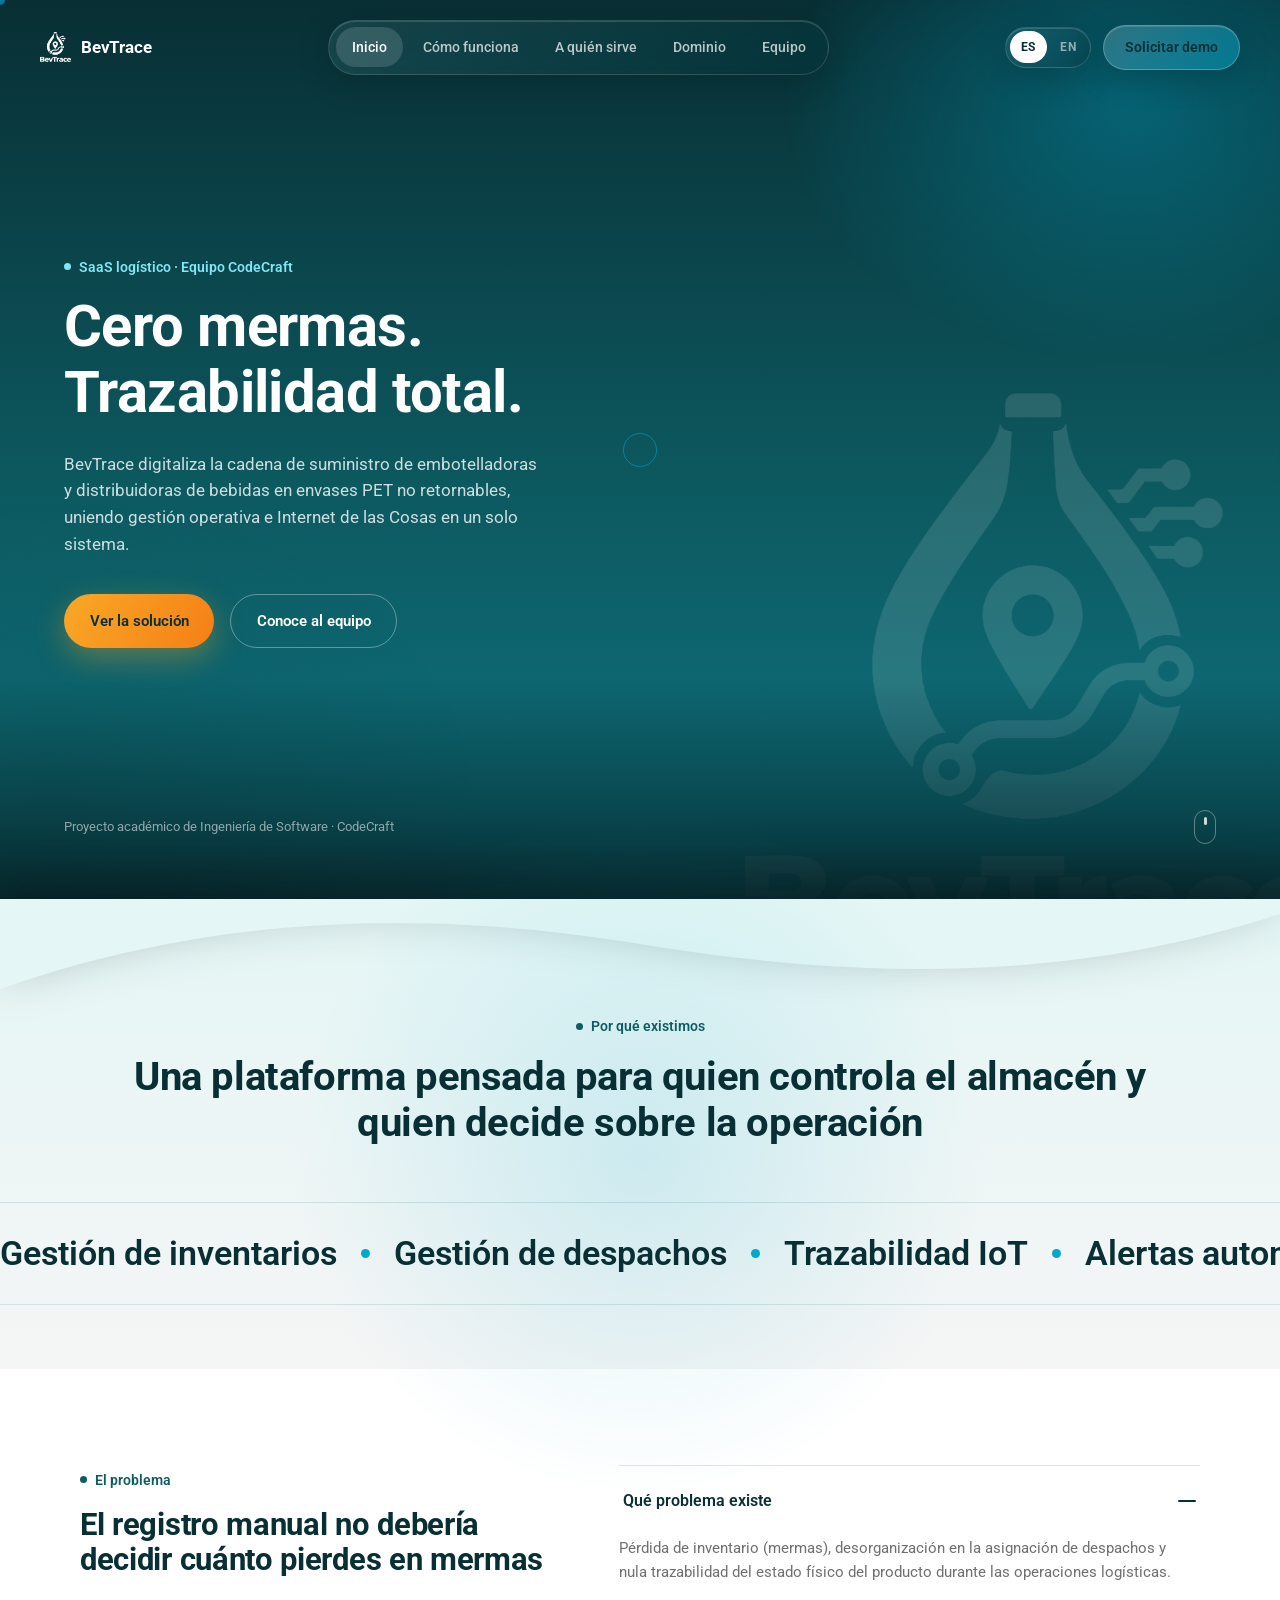
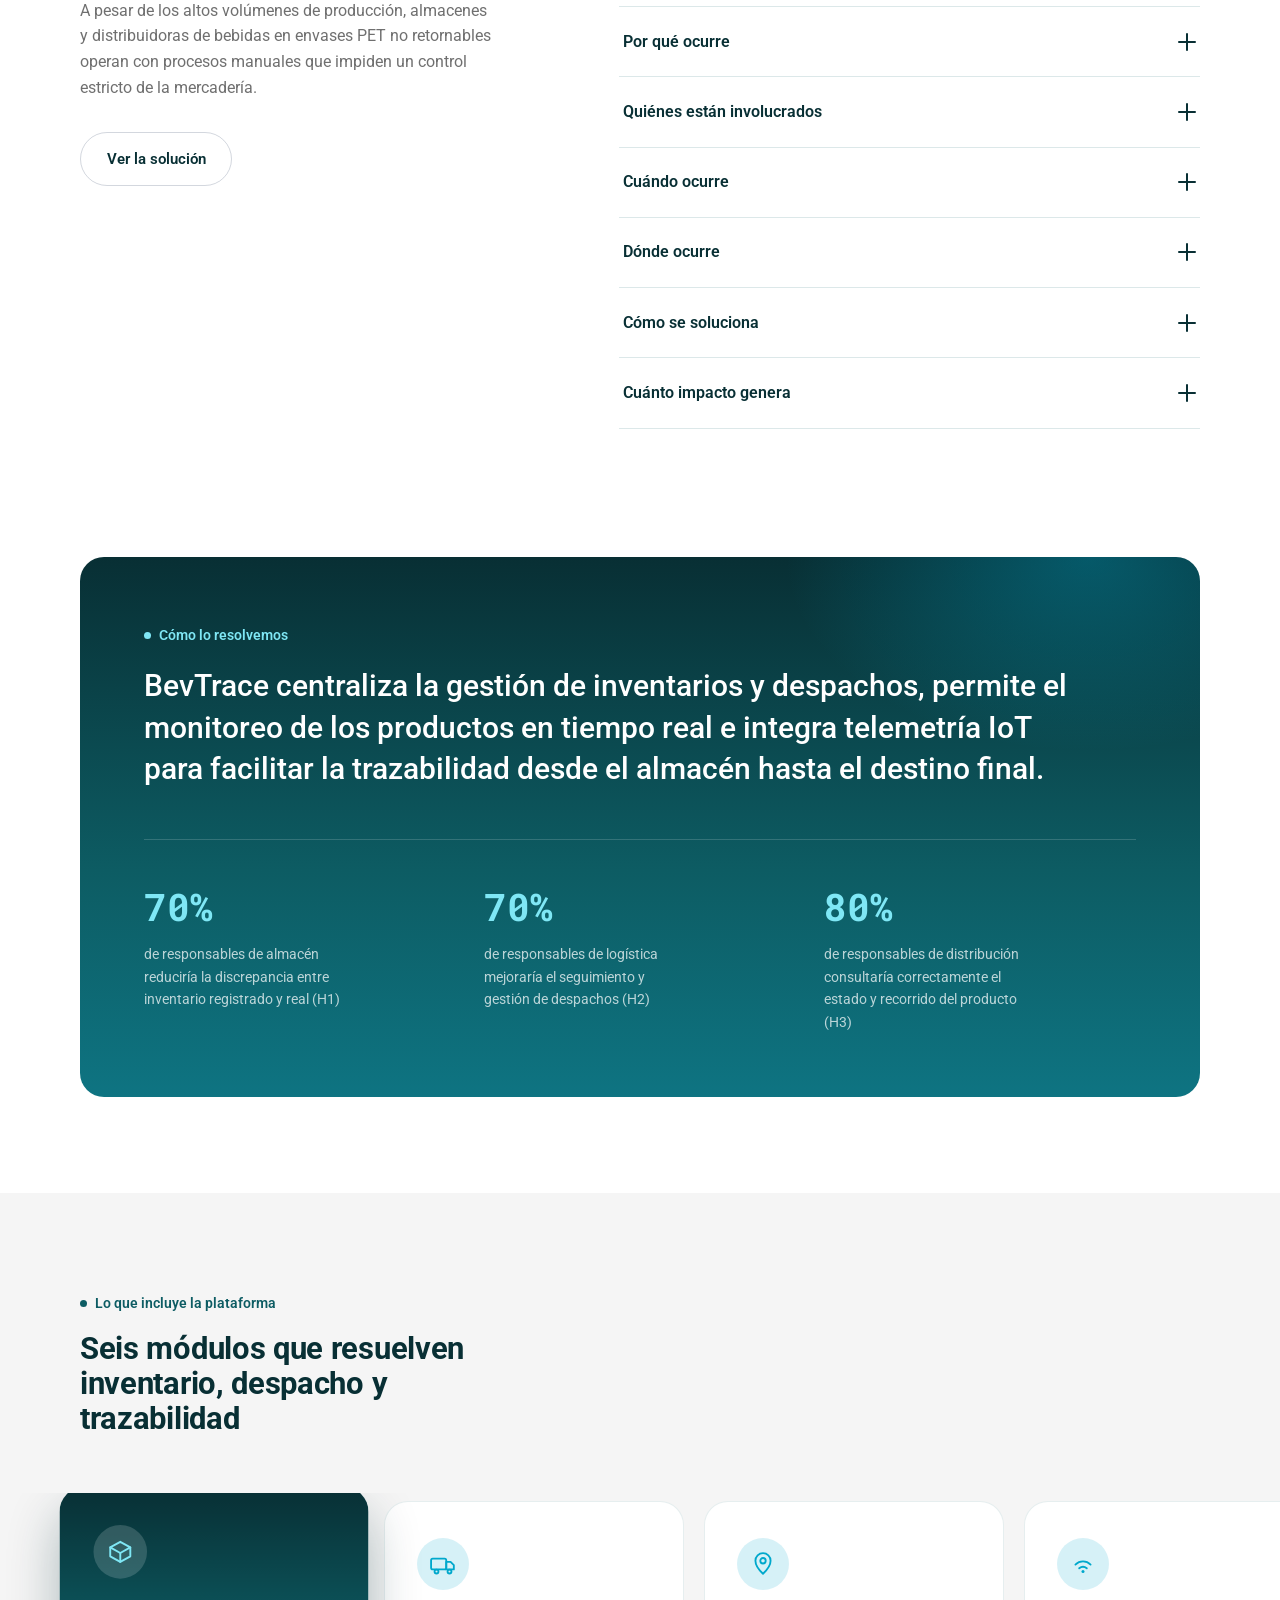
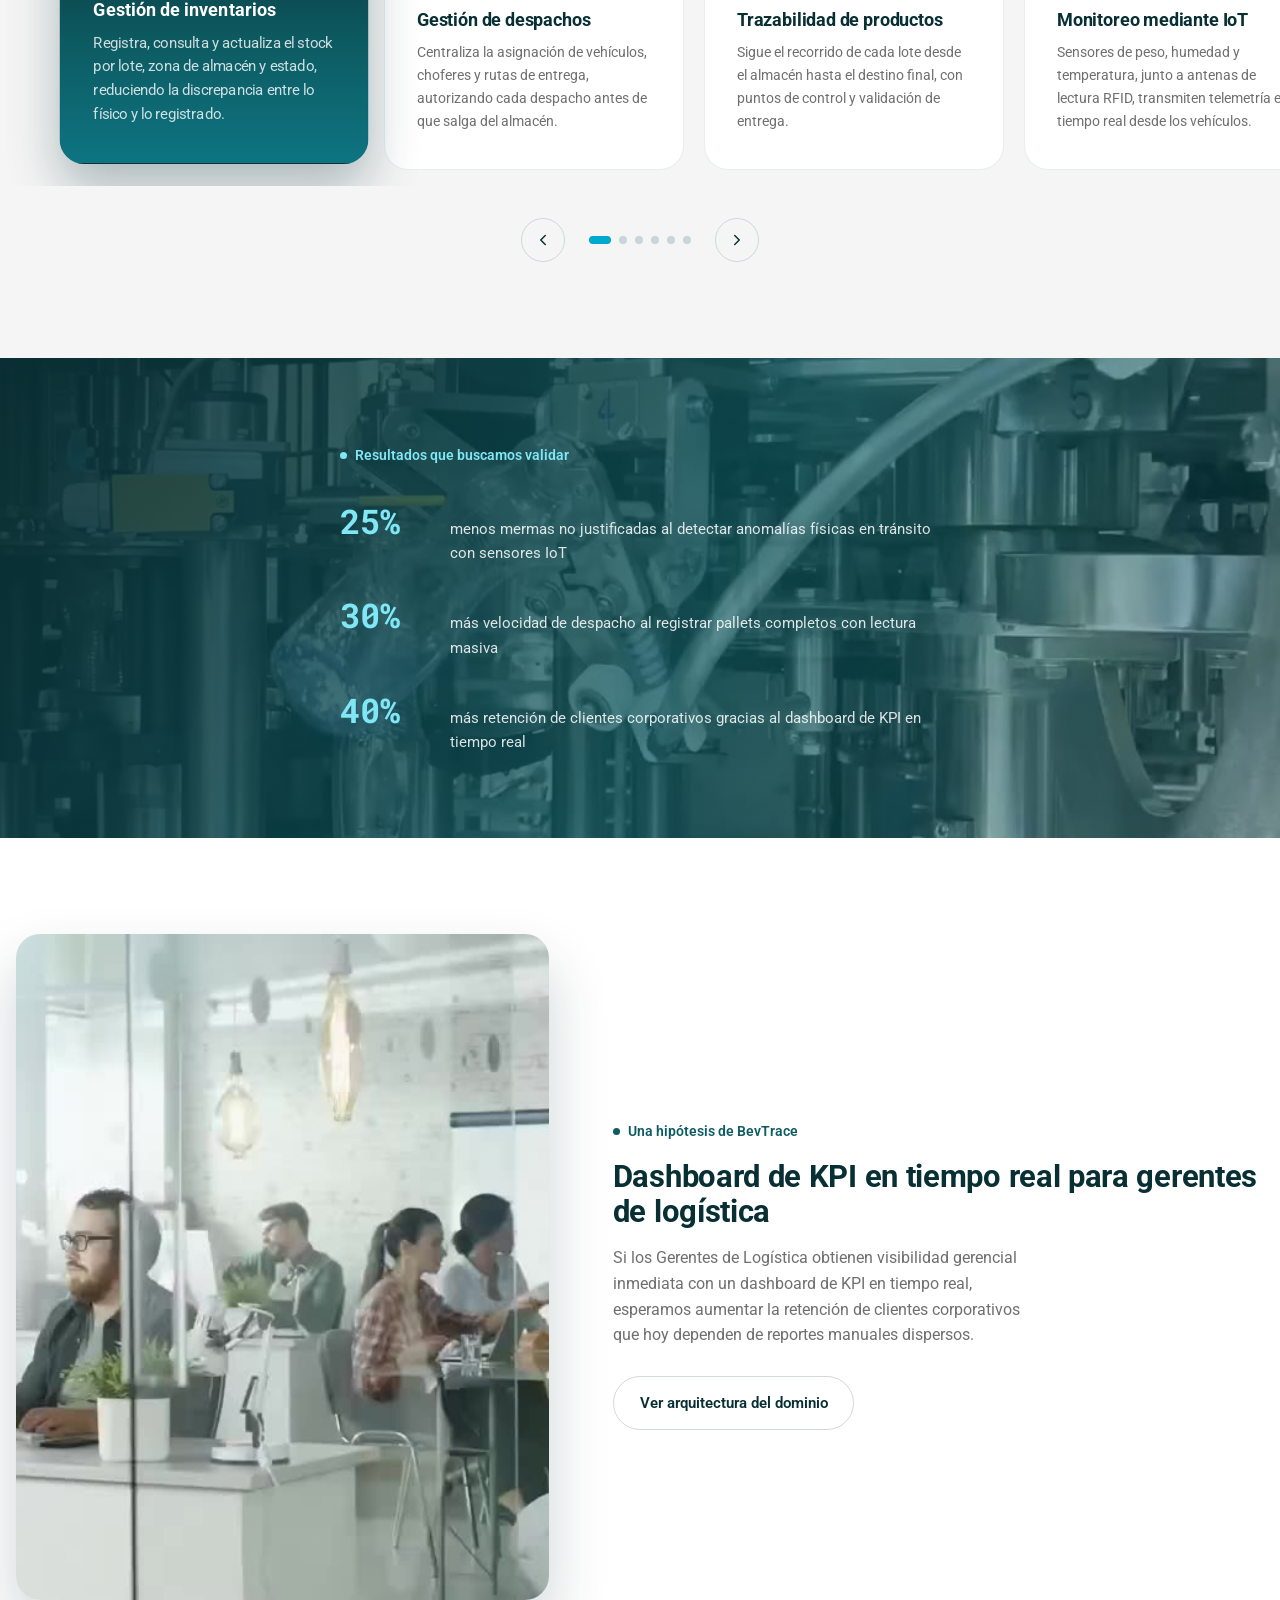
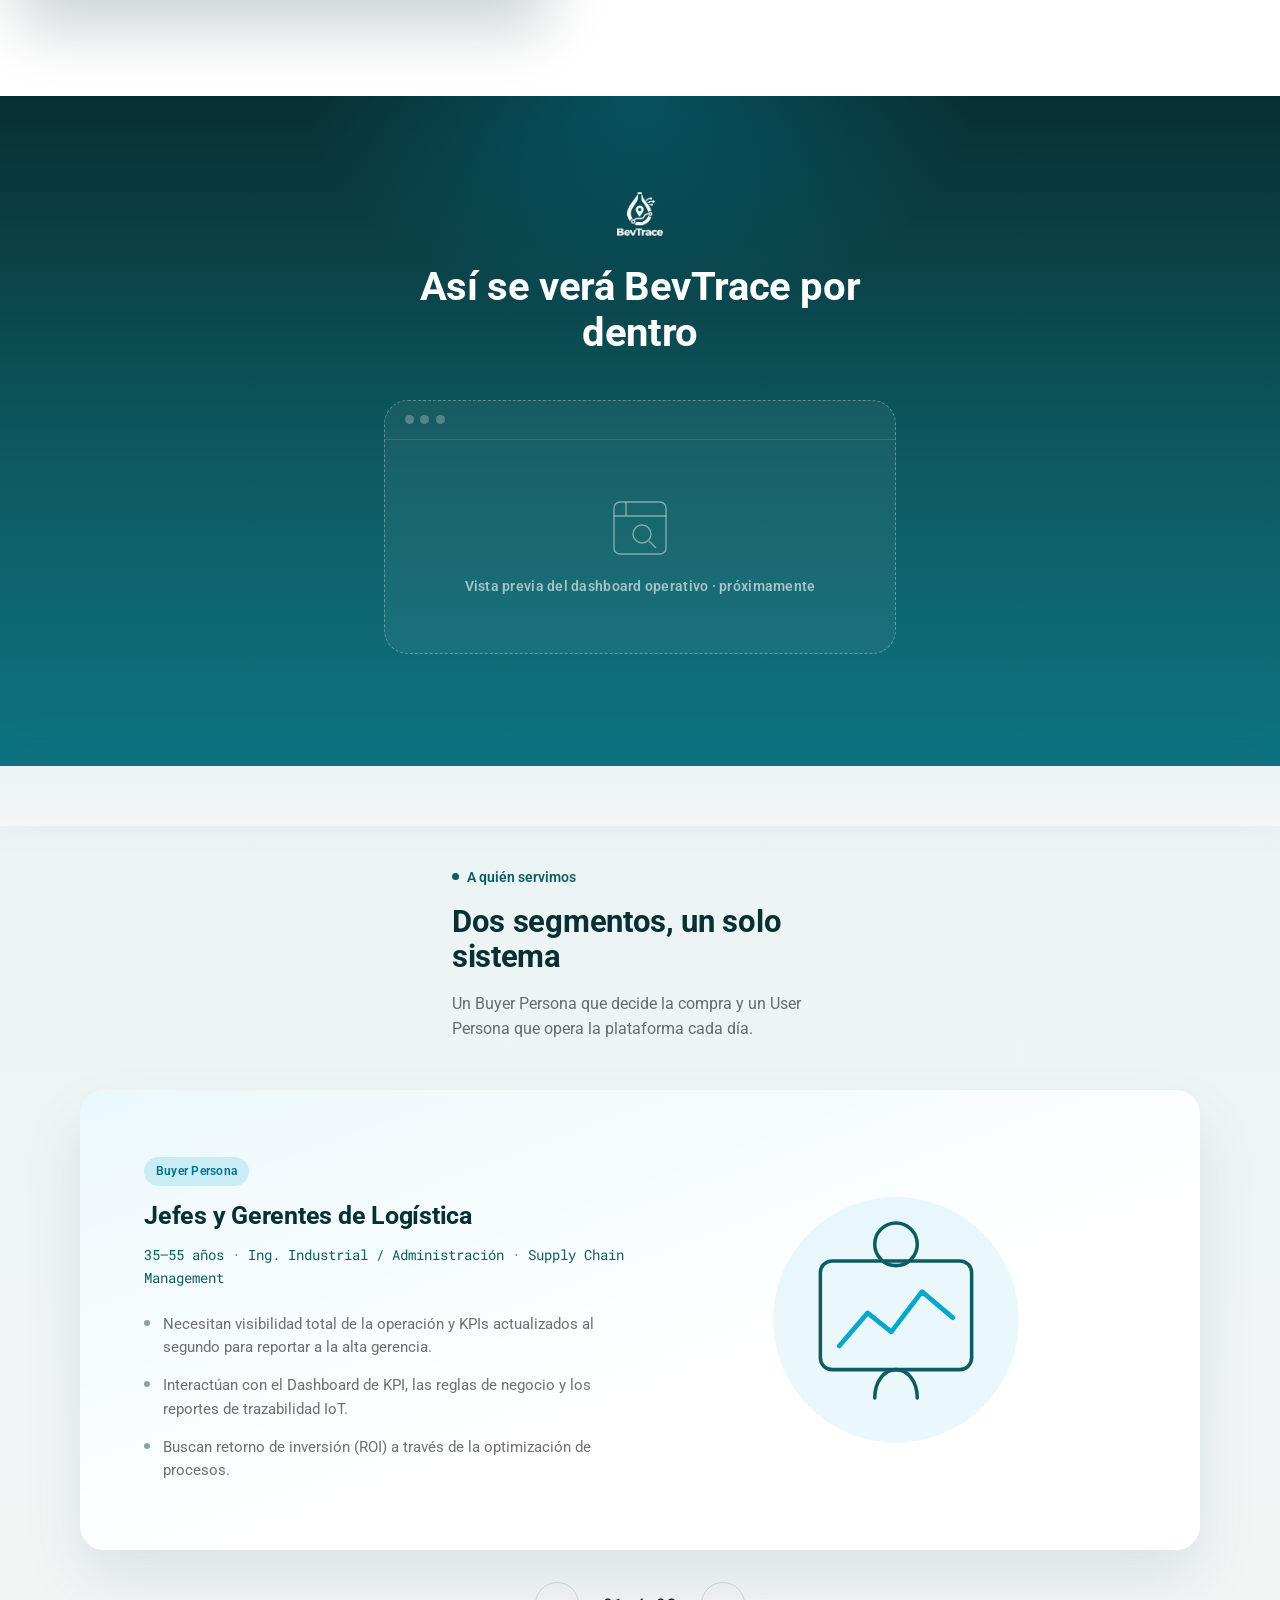
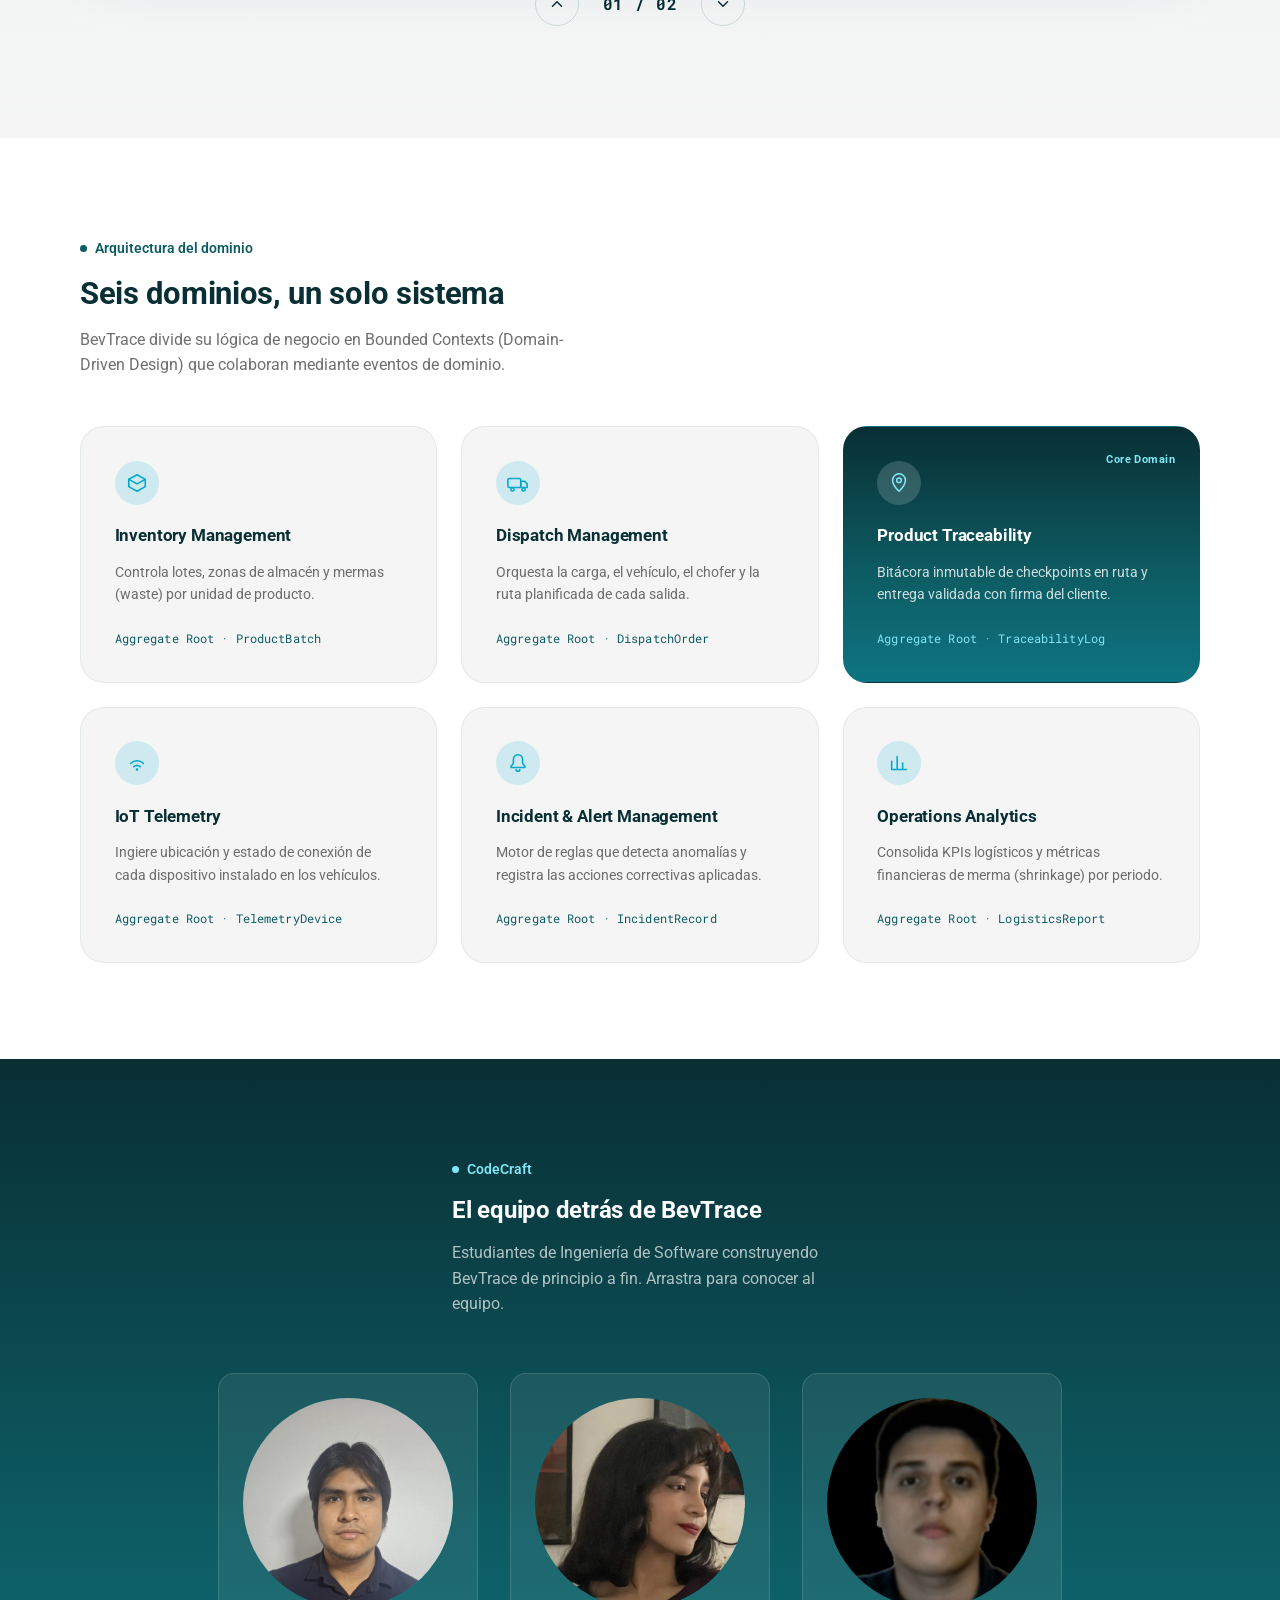
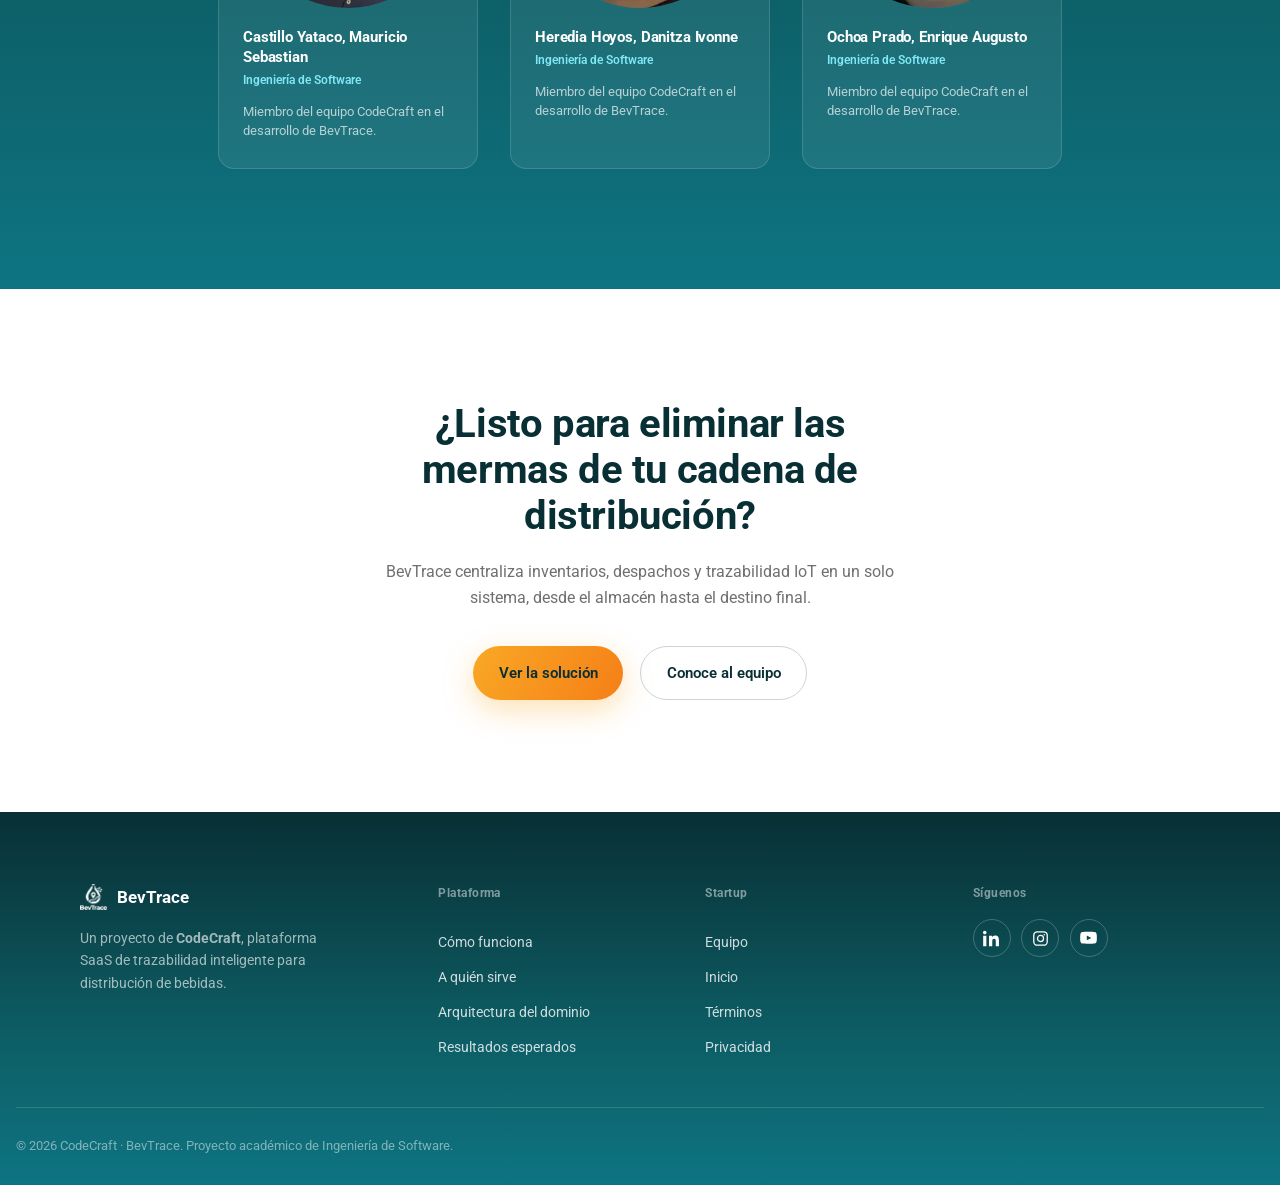
==== index.html @ 747c326a "Update demo link in index.html" ====
<!DOCTYPE html>
<html lang="es">
<head>
<meta charset="UTF-8" />
<meta name="viewport" content="width=device-width, initial-scale=1, viewport-fit=cover" />
<title>BevTrace | Trazabilidad inteligente para distribución de bebidas</title>
<meta name="description" content="BevTrace digitaliza la cadena de suministro de embotelladoras y distribuidoras de bebidas en envases PET no retornables, con gestión operativa, despachos y trazabilidad IoT en tiempo real." />
<link rel="preconnect" href="https://fonts.googleapis.com">
<link rel="preconnect" href="https://fonts.gstatic.com" crossorigin>
<link href="https://fonts.googleapis.com/css2?family=Roboto:wght@400;500;600;700&family=Roboto+Mono:wght@400;500;600&display=swap" rel="stylesheet">
<link rel="stylesheet" href="css/styles.css">
</head>
<body>

<div class="cursor-dot" data-cursor-dot></div>
<div class="cursor-ring" data-cursor-ring></div>

<main class="landing-page">

<header class="site-header" data-site-header>
  <div class="site-header__inner">
    <a class="site-header__brand" href="#home" data-hover>
      <img src="assets/logos/logo-mark-white.png" alt="" class="site-header__mark" />
      <span class="site-header__wordmark">BevTrace</span>
    </a>

    <nav class="site-header__nav liquid-glass liquid-glass--deep" data-nav>
      <a href="#home" class="site-header__link site-header__link--active" data-hover data-nav-link data-i18n="nav.home">Inicio</a>
      <a href="#producto" class="site-header__link" data-hover data-nav-link data-i18n="nav.how">Cómo funciona</a>
      <a href="#segmentos" class="site-header__link" data-hover data-nav-link data-i18n="nav.segments">A quién sirve</a>
      <a href="#dominio" class="site-header__link" data-hover data-nav-link data-i18n="nav.domain">Dominio</a>
      <a href="#equipo" class="site-header__link" data-hover data-nav-link data-i18n="nav.team">Equipo</a>
    </nav>

    <div class="site-header__right">
      <div class="lang-switch liquid-glass liquid-glass--deep" data-hover>
        <button type="button" class="lang-switch__option" data-lang-option="es">ES</button>
        <button type="button" class="lang-switch__option" data-lang-option="en">EN</button>
      </div>
      <span class="magnetic-target">
        <a href="#https://bev-trace-front-end.vercel.app" class="site-header__cta liquid-glass liquid-glass--cyan" data-hover data-liquid-glass data-i18n="nav.cta">Solicitar demo</a>
      </span>
    </div>

    <button class="site-header__burger liquid-glass liquid-glass--deep" type="button" data-drawer-toggle aria-label="Abrir menú" aria-expanded="false">
      <span></span><span></span>
    </button>
  </div>

  <div class="drawer-backdrop" data-drawer-backdrop></div>
  <aside class="drawer" data-drawer>
    <button class="drawer__close" type="button" data-drawer-close aria-label="Cerrar menú">&times;</button>
    <div class="lang-switch lang-switch--drawer" data-hover>
      <button type="button" class="lang-switch__option" data-lang-option="es">ES</button>
      <button type="button" class="lang-switch__option" data-lang-option="en">EN</button>
    </div>
    <nav class="drawer__links">
      <a href="#home" data-drawer-link data-i18n="nav.home">Inicio</a>
      <a href="#producto" data-drawer-link data-i18n="nav.how">Cómo funciona</a>
      <a href="#segmentos" data-drawer-link data-i18n="nav.segments">A quién sirve</a>
      <a href="#dominio" data-drawer-link data-i18n="nav.domain">Dominio</a>
      <a href="#equipo" data-drawer-link data-i18n="nav.team">Equipo</a>
    </nav>
    <a href="#cta" class="btn btn--warm" data-drawer-link data-i18n="nav.cta">Solicitar demo</a>
  </aside>
</header>

<section class="hero" id="home">
  <div class="hero__bg" data-parallax-bg aria-hidden="true"></div>
  <img src="assets/logos/logo-mark-white.png" alt="" class="hero__mark" data-parallax-mark aria-hidden="true" />

  <div class="hero__content">
    <p class="eyebrow eyebrow--light" data-reveal data-i18n="hero.eyebrow">SaaS logístico · Equipo CodeCraft</p>
    <h1 class="hero__title" data-reveal data-i18n="hero.title">Cero mermas.<br />Trazabilidad total.</h1>
    <p class="hero__subtitle" data-reveal data-i18n="hero.subtitle">
      BevTrace digitaliza la cadena de suministro de embotelladoras y distribuidoras de bebidas en envases PET no retornables, uniendo gestión operativa e Internet de las Cosas en un solo sistema.
    </p>

    <div class="hero__actions" data-reveal>
      <span class="magnetic-target" data-magnetic data-magnetic-max="16">
        <a href="#solucion" class="btn btn--warm" data-hover data-i18n="hero.cta1">Ver la solución</a>
      </span>
      <span class="magnetic-target" data-magnetic data-magnetic-max="16">
        <a href="#equipo" class="btn btn--outline-light" data-hover data-i18n="hero.cta2">Conoce al equipo</a>
      </span>
    </div>
  </div>

  <div class="hero__meta">
    <span data-i18n="hero.credit">Proyecto académico de Ingeniería de Software · CodeCraft</span>
    <div class="hero__scroll-cue" aria-hidden="true"><span></span></div>
  </div>

  <div class="hero__transition" aria-hidden="true"></div>
</section>

<section class="intro" id="producto">
  <svg class="intro__wave" viewBox="0 0 1440 90" preserveAspectRatio="none" aria-hidden="true">
    <path d="M0,90 C240,15 480,10 720,45 C960,80 1200,85 1440,15 L1440,0 L0,0 Z" fill="#E4F6F5"></path>
  </svg>
  <div class="intro__glow" aria-hidden="true"></div>
  <div class="container intro__container">
    <p class="eyebrow" data-reveal data-i18n="intro.eyebrow">Por qué existimos</p>
    <h2 class="intro__title" data-reveal data-i18n="intro.title">Una plataforma pensada para quien controla el almacén y quien decide sobre la operación</h2>
  </div>

  <div class="marquee" data-marquee aria-hidden="true">
    <div class="marquee__track">
      <div class="marquee__group">
        <span data-i18n="marquee.item1">Gestión de inventarios</span><span class="marquee__dot"></span>
        <span data-i18n="marquee.item2">Gestión de despachos</span><span class="marquee__dot"></span>
        <span data-i18n="marquee.item3">Trazabilidad IoT</span><span class="marquee__dot"></span>
        <span data-i18n="marquee.item4">Alertas automáticas</span><span class="marquee__dot"></span>
      </div>
      <div class="marquee__group">
        <span data-i18n="marquee.item1">Gestión de inventarios</span><span class="marquee__dot"></span>
        <span data-i18n="marquee.item2">Gestión de despachos</span><span class="marquee__dot"></span>
        <span data-i18n="marquee.item3">Trazabilidad IoT</span><span class="marquee__dot"></span>
        <span data-i18n="marquee.item4">Alertas automáticas</span><span class="marquee__dot"></span>
      </div>
    </div>
  </div>
</section>

<section class="problem" id="problema">
  <div class="container problem__layout">
    <div class="problem__content" data-reveal>
      <p class="eyebrow" data-i18n="problem.eyebrow">El problema</p>
      <h2 class="section-title problem__title" data-i18n="problem.title">El registro manual no debería decidir cuánto pierdes en mermas</h2>
      <p class="problem__description" data-i18n="problem.description">
        A pesar de los altos volúmenes de producción, almacenes y distribuidoras de bebidas en envases PET no retornables operan con procesos manuales que impiden un control estricto de la mercadería.
      </p>
      <div class="problem__actions">
        <span class="magnetic-target" data-magnetic data-magnetic-max="12">
          <a href="#solucion" class="btn btn--outline-dark" data-hover data-i18n="problem.cta">Ver la solución</a>
        </span>
      </div>
    </div>

    <div class="accordion" data-accordion>
      <article class="accordion__item accordion__item--active" data-accordion-item>
        <button class="accordion__trigger" type="button" data-accordion-trigger aria-expanded="true">
          <span data-i18n="accordion.q1">Qué problema existe</span>
          <span class="accordion__icon"></span>
        </button>
        <div class="accordion__body" data-accordion-body>
          <p data-i18n="accordion.a1">Pérdida de inventario (mermas), desorganización en la asignación de despachos y nula trazabilidad del estado físico del producto durante las operaciones logísticas.</p>
        </div>
      </article>

      <article class="accordion__item" data-accordion-item>
        <button class="accordion__trigger" type="button" data-accordion-trigger aria-expanded="false">
          <span data-i18n="accordion.q2">Por qué ocurre</span>
          <span class="accordion__icon"></span>
        </button>
        <div class="accordion__body" data-accordion-body>
          <p data-i18n="accordion.a2">Los procesos dependen de verificaciones manuales y desconectadas. No existe un ecosistema que integre la lectura masiva de productos ni el monitoreo ambiental de la carga en los vehículos.</p>
        </div>
      </article>

      <article class="accordion__item" data-accordion-item>
        <button class="accordion__trigger" type="button" data-accordion-trigger aria-expanded="false">
          <span data-i18n="accordion.q3">Quiénes están involucrados</span>
          <span class="accordion__icon"></span>
        </button>
        <div class="accordion__body" data-accordion-body>
          <p data-i18n="accordion.a3">Empresas embotelladoras y distribuidoras. Operativamente impacta a los Jefes y Gerentes de Logística, así como a los Operarios de Almacén.</p>
        </div>
      </article>

      <article class="accordion__item" data-accordion-item>
        <button class="accordion__trigger" type="button" data-accordion-trigger aria-expanded="false">
          <span data-i18n="accordion.q4">Cuándo ocurre</span>
          <span class="accordion__icon"></span>
        </button>
        <div class="accordion__body" data-accordion-body>
          <p data-i18n="accordion.a4">Durante la preparación de pedidos (picking), la asignación de rutas, la carga de vehículos y el transporte hacia los distribuidores finales.</p>
        </div>
      </article>

      <article class="accordion__item" data-accordion-item>
        <button class="accordion__trigger" type="button" data-accordion-trigger aria-expanded="false">
          <span data-i18n="accordion.q5">Dónde ocurre</span>
          <span class="accordion__icon"></span>
        </button>
        <div class="accordion__body" data-accordion-body>
          <p data-i18n="accordion.a5">En los centros de distribución, los almacenes de las embotelladoras y durante la ruta de los camiones de transporte.</p>
        </div>
      </article>

      <article class="accordion__item" data-accordion-item>
        <button class="accordion__trigger" type="button" data-accordion-trigger aria-expanded="false">
          <span data-i18n="accordion.q6">Cómo se soluciona</span>
          <span class="accordion__icon"></span>
        </button>
        <div class="accordion__body" data-accordion-body>
          <p data-i18n="accordion.a6">Con una plataforma SaaS que centraliza la información y se integra con hardware IoT (sensores de peso, humedad, temperatura y antenas RFID) para automatizar el registro y monitorear el estado de los envases.</p>
        </div>
      </article>

      <article class="accordion__item" data-accordion-item>
        <button class="accordion__trigger" type="button" data-accordion-trigger aria-expanded="false">
          <span data-i18n="accordion.q7">Cuánto impacto genera</span>
          <span class="accordion__icon"></span>
        </button>
        <div class="accordion__body" data-accordion-body>
          <p data-i18n="accordion.a7">Las pérdidas por mermas no detectadas a tiempo y las ineficiencias en despachos representan millones en sobrecostos operativos anuales para la industria de bebidas masivas.</p>
        </div>
      </article>
    </div>
  </div>
</section>

<section class="solution" id="solucion">
  <div class="container">
    <div class="solution__card" data-reveal>
      <p class="eyebrow eyebrow--light" data-i18n="solution.eyebrow">Cómo lo resolvemos</p>
      <p class="solution__statement" data-i18n="solution.statement">
        BevTrace centraliza la gestión de inventarios y despachos, permite el monitoreo de los productos en tiempo real e integra telemetría IoT para facilitar la trazabilidad desde el almacén hasta el destino final.
      </p>

      <div class="solution__metrics">
        <div class="solution__metric">
          <strong>70%</strong>
          <span data-i18n="solution.metric1">de responsables de almacén reduciría la discrepancia entre inventario registrado y real (H1)</span>
        </div>
        <div class="solution__metric">
          <strong>70%</strong>
          <span data-i18n="solution.metric2">de responsables de logística mejoraría el seguimiento y gestión de despachos (H2)</span>
        </div>
        <div class="solution__metric">
          <strong>80%</strong>
          <span data-i18n="solution.metric3">de responsables de distribución consultaría correctamente el estado y recorrido del producto (H3)</span>
        </div>
      </div>
    </div>
  </div>
</section>

<section class="features" id="features">
  <div class="container">
    <div class="features__head">
      <p class="eyebrow" data-reveal data-i18n="features.eyebrow">Lo que incluye la plataforma</p>
      <h2 class="section-title" data-reveal data-i18n="features.title">Seis módulos que resuelven inventario, despacho y trazabilidad</h2>
    </div>
  </div>

  <div class="feature-slider" data-feature-slider>
    <div class="feature-slider__track" data-feature-track>

      <article class="feature-slide" data-feature-slide>
        <span class="feature-slide__icon">
          <svg viewBox="0 0 24 24" fill="none" stroke="currentColor" stroke-width="1.7" stroke-linecap="round" stroke-linejoin="round"><path d="M21 8l-9-5-9 5 9 5 9-5z"/><path d="M3 8v8l9 5 9-5V8"/><path d="M12 13v8"/></svg>
        </span>
        <h3 data-i18n="feature1.title">Gestión de inventarios</h3>
        <p data-i18n="feature1.desc">Registra, consulta y actualiza el stock por lote, zona de almacén y estado, reduciendo la discrepancia entre lo físico y lo registrado.</p>
      </article>

      <article class="feature-slide" data-feature-slide>
        <span class="feature-slide__icon">
          <svg viewBox="0 0 24 24" fill="none" stroke="currentColor" stroke-width="1.7" stroke-linecap="round" stroke-linejoin="round"><rect x="1" y="7" width="14" height="10" rx="1.5"/><path d="M15 10h4l3 3v4h-7z"/><circle cx="6" cy="19" r="1.8"/><circle cx="18" cy="19" r="1.8"/></svg>
        </span>
        <h3 data-i18n="feature2.title">Gestión de despachos</h3>
        <p data-i18n="feature2.desc">Centraliza la asignación de vehículos, choferes y rutas de entrega, autorizando cada despacho antes de que salga del almacén.</p>
      </article>

      <article class="feature-slide" data-feature-slide>
        <span class="feature-slide__icon">
          <svg viewBox="0 0 24 24" fill="none" stroke="currentColor" stroke-width="1.7" stroke-linecap="round" stroke-linejoin="round"><path d="M12 21s7-6.5 7-12a7 7 0 1 0-14 0c0 5.5 7 12 7 12z"/><circle cx="12" cy="9" r="2.5"/></svg>
        </span>
        <h3 data-i18n="feature3.title">Trazabilidad de productos</h3>
        <p data-i18n="feature3.desc">Sigue el recorrido de cada lote desde el almacén hasta el destino final, con puntos de control y validación de entrega.</p>
      </article>

      <article class="feature-slide" data-feature-slide>
        <span class="feature-slide__icon">
          <svg viewBox="0 0 24 24" fill="none" stroke="currentColor" stroke-width="1.7" stroke-linecap="round" stroke-linejoin="round"><path d="M5 12.5a10 10 0 0 1 14 0M8.5 16a5.5 5.5 0 0 1 7 0"/><circle cx="12" cy="19" r="1.4" fill="currentColor" stroke="none"/></svg>
        </span>
        <h3 data-i18n="feature4.title">Monitoreo mediante IoT</h3>
        <p data-i18n="feature4.desc">Sensores de peso, humedad y temperatura, junto a antenas de lectura RFID, transmiten telemetría en tiempo real desde los vehículos.</p>
      </article>

      <article class="feature-slide" data-feature-slide>
        <span class="feature-slide__icon">
          <svg viewBox="0 0 24 24" fill="none" stroke="currentColor" stroke-width="1.7" stroke-linecap="round" stroke-linejoin="round"><path d="M12 3a5 5 0 0 0-5 5v3.4c0 .8-.3 1.6-.9 2.2L4.5 15.2c-.7.7-.2 1.8.7 1.8h13.6c.9 0 1.4-1.1.7-1.8l-1.6-1.6c-.6-.6-.9-1.4-.9-2.2V8a5 5 0 0 0-5-5z"/><path d="M10 19a2 2 0 0 0 4 0"/></svg>
        </span>
        <h3 data-i18n="feature5.title">Alertas de incidencias</h3>
        <p data-i18n="feature5.desc">Detecta desvíos de ruta, retrasos o anomalías durante el transporte y notifica automáticamente al equipo responsable.</p>
      </article>

      <article class="feature-slide" data-feature-slide>
        <span class="feature-slide__icon">
          <svg viewBox="0 0 24 24" fill="none" stroke="currentColor" stroke-width="1.7" stroke-linecap="round" stroke-linejoin="round"><path d="M4 19V10M10 19V5M16 19v-7M4 19h16"/></svg>
        </span>
        <h3 data-i18n="feature6.title">Dashboard de indicadores</h3>
        <p data-i18n="feature6.desc">Visualiza KPIs de mermas, despachos y trazabilidad consolidados en tiempo real para apoyar la toma de decisiones gerenciales.</p>
      </article>

    </div>

    <div class="feature-slider__controls">
      <button type="button" class="feature-slider__arrow" data-feature-prev aria-label="Anterior">
        <svg viewBox="0 0 24 24" fill="none" stroke="currentColor" stroke-width="2" stroke-linecap="round" stroke-linejoin="round"><path d="M15 18l-6-6 6-6"/></svg>
      </button>
      <div class="feature-slider__dots" data-feature-dots></div>
      <button type="button" class="feature-slider__arrow" data-feature-next aria-label="Siguiente">
        <svg viewBox="0 0 24 24" fill="none" stroke="currentColor" stroke-width="2" stroke-linecap="round" stroke-linejoin="round"><path d="M9 18l6-6-6-6"/></svg>
      </button>
    </div>
  </div>
</section>

<section class="outcomes" id="resultados">
  <div class="outcomes__banner">
    <video class="outcomes__video" autoplay muted loop playsinline poster="assets/videos/poster-bottle.jpg">
      <source src="assets/videos/bottle-loop.mp4" type="video/mp4" />
    </video>
    <div class="outcomes__banner-overlay"></div>
    <div class="container outcomes__banner-content">
      <p class="eyebrow eyebrow--light" data-reveal data-i18n="outcomes.eyebrow">Resultados que buscamos validar</p>
      <div class="outcomes__metrics" data-reveal>
        <div class="outcomes__metric">
          <strong>25%</strong>
          <span data-i18n="outcomes.metric1">menos mermas no justificadas al detectar anomalías físicas en tránsito con sensores IoT</span>
        </div>
        <div class="outcomes__metric">
          <strong>30%</strong>
          <span data-i18n="outcomes.metric2">más velocidad de despacho al registrar pallets completos con lectura masiva</span>
        </div>
        <div class="outcomes__metric">
          <strong>40%</strong>
          <span data-i18n="outcomes.metric3">más retención de clientes corporativos gracias al dashboard de KPI en tiempo real</span>
        </div>
      </div>
    </div>
  </div>

  <div class="container outcomes__recommendation">
    <div class="outcomes__rec-media" data-reveal>
      <video class="outcomes__video outcomes__video--rounded" autoplay muted loop playsinline poster="assets/videos/poster-office.jpg">
        <source src="assets/videos/office-loop.mp4" type="video/mp4" />
      </video>
    </div>
    <div class="outcomes__rec-content" data-reveal>
      <p class="eyebrow" data-i18n="rec.eyebrow">Una hipótesis de BevTrace</p>
      <h3 data-i18n="rec.title">Dashboard de KPI en tiempo real para gerentes de logística</h3>
      <p data-i18n="rec.paragraph">Si los Gerentes de Logística obtienen visibilidad gerencial inmediata con un dashboard de KPI en tiempo real, esperamos aumentar la retención de clientes corporativos que hoy dependen de reportes manuales dispersos.</p>
      <span class="magnetic-target" data-magnetic data-magnetic-max="14">
        <a href="#dominio" class="btn btn--outline-dark" data-hover data-i18n="rec.cta">Ver arquitectura del dominio</a>
      </span>
    </div>
  </div>
</section>

<section class="product-preview" id="producto-preview">
  <div class="container product-preview__inner">
    <img src="assets/logos/logo-full-white.png" alt="BevTrace" class="product-preview__logo" />
    <h2 data-reveal data-i18n="product.title">Así se verá BevTrace por dentro</h2>

    <div class="product-preview__mockup" data-reveal aria-hidden="true">
      <div class="product-preview__mockup-bar">
        <span></span><span></span><span></span>
      </div>
      <div class="product-preview__mockup-body">
        <svg viewBox="0 0 64 64" fill="none" stroke="currentColor" stroke-width="1.4"><rect x="6" y="6" width="52" height="52" rx="6"/><path d="M6 20h52M18 6v14"/><circle cx="34" cy="38" r="9"/><path d="M41 45l7 7"/></svg>
        <span class="product-preview__note" data-i18n="product.note">Vista previa del dashboard operativo · próximamente</span>
      </div>
    </div>
  </div>
</section>

<section class="segments" id="segmentos">
  <div class="container segments__head">
    <p class="eyebrow" data-reveal data-i18n="segments.eyebrow">A quién servimos</p>
    <h2 class="section-title" data-reveal data-i18n="segments.title">Dos segmentos, un solo sistema</h2>
    <p class="segments__lede" data-reveal data-i18n="segments.lede">Un Buyer Persona que decide la compra y un User Persona que opera la plataforma cada día.</p>
  </div>

  <div class="container">
    <div class="segments-pager" data-segments-pager>
      <div class="segments-pager__viewport">
        <div class="segments-pager__track" data-segments-track>

          <article class="segments-pager__slide segments-pager__slide--buyer is-active" data-segments-slide>
            <div class="segments-pager__text">
              <span class="badge badge--cyan" data-i18n="seg1.tag">Buyer Persona</span>
              <h3 data-i18n="seg1.title">Jefes y Gerentes de Logística</h3>
              <p class="segments-pager__profile" data-i18n="seg1.profile">35–55 años · Ing. Industrial / Administración · Supply Chain Management</p>
              <ul>
                <li data-i18n="seg1.li1">Necesitan visibilidad total de la operación y KPIs actualizados al segundo para reportar a la alta gerencia.</li>
                <li data-i18n="seg1.li2">Interactúan con el Dashboard de KPI, las reglas de negocio y los reportes de trazabilidad IoT.</li>
                <li data-i18n="seg1.li3">Buscan retorno de inversión (ROI) a través de la optimización de procesos.</li>
              </ul>
            </div>
            <div class="segments-pager__media">
              <svg viewBox="0 0 220 220" aria-hidden="true">
                <circle cx="110" cy="110" r="104" fill="#00A8CC" opacity="0.08"/>
                <rect x="46" y="60" width="128" height="92" rx="10" fill="none" stroke="#0D5C63" stroke-width="3"/>
                <path d="M62 132l24-28 20 16 26-34 26 22" fill="none" stroke="#00A8CC" stroke-width="4" stroke-linecap="round" stroke-linejoin="round"/>
                <circle cx="110" cy="46" r="18" fill="none" stroke="#0D5C63" stroke-width="3"/>
                <path d="M92 176c0-14 8-24 18-24s18 10 18 24" fill="none" stroke="#0D5C63" stroke-width="3" stroke-linecap="round"/>
              </svg>
            </div>
          </article>

          <article class="segments-pager__slide segments-pager__slide--user" data-segments-slide>
            <div class="segments-pager__text">
              <span class="badge badge--petrol" data-i18n="seg2.tag">User Persona</span>
              <h3 data-i18n="seg2.title">Operarios y Supervisores de Almacén</h3>
              <p class="segments-pager__profile" data-i18n="seg2.profile">20–45 años · educación técnica o secundaria completa</p>
              <ul>
                <li data-i18n="seg2.li1">Necesitan herramientas rápidas que no entorpezcan su labor física.</li>
                <li data-i18n="seg2.li2">Usan escáneres y antenas de lectura masiva, validando la carga contra el sistema antes del despacho.</li>
                <li data-i18n="seg2.li3">Buscan interfaces claras que eliminen el conteo manual repetitivo.</li>
              </ul>
            </div>
            <div class="segments-pager__media">
              <svg viewBox="0 0 220 220" aria-hidden="true">
                <circle cx="110" cy="110" r="104" fill="#0D5C63" opacity="0.08"/>
                <rect x="50" y="86" width="70" height="56" rx="6" fill="none" stroke="#0D5C63" stroke-width="3"/>
                <rect x="60" y="96" width="20" height="16" rx="2" fill="#00A8CC" opacity="0.5"/>
                <rect x="86" y="96" width="20" height="16" rx="2" fill="#00A8CC" opacity="0.5"/>
                <path d="M130 92l30-14M130 110l34 2M130 128l30 14" fill="none" stroke="#00A8CC" stroke-width="3" stroke-linecap="round"/>
                <circle cx="164" cy="78" r="4" fill="#00A8CC"/>
                <circle cx="168" cy="112" r="4" fill="#00A8CC"/>
                <circle cx="164" cy="146" r="4" fill="#00A8CC"/>
                <circle cx="85" cy="60" r="16" fill="none" stroke="#0D5C63" stroke-width="3"/>
                <path d="M68 172c0-14 8-24 17-24s17 10 17 24" fill="none" stroke="#0D5C63" stroke-width="3" stroke-linecap="round"/>
              </svg>
            </div>
          </article>

        </div>
      </div>

      <div class="segments-pager__controls">
        <button type="button" class="segments-pager__arrow" data-segments-prev aria-label="Anterior">
          <svg viewBox="0 0 24 24" fill="none" stroke="currentColor" stroke-width="2" stroke-linecap="round" stroke-linejoin="round"><path d="M18 15l-6-6-6 6"/></svg>
        </button>
        <div class="segments-pager__count"><span data-segments-current>01</span> / <span data-segments-total>02</span></div>
        <button type="button" class="segments-pager__arrow" data-segments-next aria-label="Siguiente">
          <svg viewBox="0 0 24 24" fill="none" stroke="currentColor" stroke-width="2" stroke-linecap="round" stroke-linejoin="round"><path d="M6 9l6 6 6-6"/></svg>
        </button>
      </div>
    </div>
  </div>
</section>

<section class="domain" id="dominio">
  <div class="container">
    <div class="domain__head">
      <p class="eyebrow" data-reveal data-i18n="domain.eyebrow">Arquitectura del dominio</p>
      <h2 class="section-title" data-reveal data-i18n="domain.title">Seis dominios, un solo sistema</h2>
      <p class="domain__lede" data-reveal data-i18n="domain.lede">BevTrace divide su lógica de negocio en Bounded Contexts (Domain-Driven Design) que colaboran mediante eventos de dominio.</p>
    </div>

    <div class="domain__grid">
      <article class="domain-card" data-reveal>
        <span class="domain-card__icon">
          <svg viewBox="0 0 24 24" fill="none" stroke="currentColor" stroke-width="1.7" stroke-linecap="round" stroke-linejoin="round"><path d="M21 8l-9-5-9 5 9 5 9-5z"/><path d="M3 8v8l9 5 9-5V8"/></svg>
        </span>
        <h3 data-i18n="domain1.title">Inventory Management</h3>
        <p class="domain-card__desc" data-i18n="domain1.desc">Controla lotes, zonas de almacén y mermas (waste) por unidad de producto.</p>
        <span class="domain-card__root">Aggregate Root · ProductBatch</span>
      </article>

      <article class="domain-card" data-reveal>
        <span class="domain-card__icon">
          <svg viewBox="0 0 24 24" fill="none" stroke="currentColor" stroke-width="1.7" stroke-linecap="round" stroke-linejoin="round"><rect x="1" y="7" width="14" height="10" rx="1.5"/><path d="M15 10h4l3 3v4h-7z"/><circle cx="6" cy="19" r="1.8"/><circle cx="18" cy="19" r="1.8"/></svg>
        </span>
        <h3 data-i18n="domain2.title">Dispatch Management</h3>
        <p class="domain-card__desc" data-i18n="domain2.desc">Orquesta la carga, el vehículo, el chofer y la ruta planificada de cada salida.</p>
        <span class="domain-card__root">Aggregate Root · DispatchOrder</span>
      </article>

      <article class="domain-card domain-card--highlight" data-reveal>
        <span class="domain-card__ribbon" data-i18n="domain3.ribbon">Core Domain</span>
        <span class="domain-card__icon">
          <svg viewBox="0 0 24 24" fill="none" stroke="currentColor" stroke-width="1.7" stroke-linecap="round" stroke-linejoin="round"><path d="M12 21s7-6.5 7-12a7 7 0 1 0-14 0c0 5.5 7 12 7 12z"/><circle cx="12" cy="9" r="2.5"/></svg>
        </span>
        <h3 data-i18n="domain3.title">Product Traceability</h3>
        <p class="domain-card__desc" data-i18n="domain3.desc">Bitácora inmutable de checkpoints en ruta y entrega validada con firma del cliente.</p>
        <span class="domain-card__root">Aggregate Root · TraceabilityLog</span>
      </article>

      <article class="domain-card" data-reveal>
        <span class="domain-card__icon">
          <svg viewBox="0 0 24 24" fill="none" stroke="currentColor" stroke-width="1.7" stroke-linecap="round" stroke-linejoin="round"><path d="M5 12.5a10 10 0 0 1 14 0M8.5 16a5.5 5.5 0 0 1 7 0"/><circle cx="12" cy="19" r="1.4" fill="currentColor" stroke="none"/></svg>
        </span>
        <h3 data-i18n="domain4.title">IoT Telemetry</h3>
        <p class="domain-card__desc" data-i18n="domain4.desc">Ingiere ubicación y estado de conexión de cada dispositivo instalado en los vehículos.</p>
        <span class="domain-card__root">Aggregate Root · TelemetryDevice</span>
      </article>

      <article class="domain-card" data-reveal>
        <span class="domain-card__icon">
          <svg viewBox="0 0 24 24" fill="none" stroke="currentColor" stroke-width="1.7" stroke-linecap="round" stroke-linejoin="round"><path d="M12 3a5 5 0 0 0-5 5v3.4c0 .8-.3 1.6-.9 2.2L4.5 15.2c-.7.7-.2 1.8.7 1.8h13.6c.9 0 1.4-1.1.7-1.8l-1.6-1.6c-.6-.6-.9-1.4-.9-2.2V8a5 5 0 0 0-5-5z"/><path d="M10 19a2 2 0 0 0 4 0"/></svg>
        </span>
        <h3 data-i18n="domain5.title">Incident &amp; Alert Management</h3>
        <p class="domain-card__desc" data-i18n="domain5.desc">Motor de reglas que detecta anomalías y registra las acciones correctivas aplicadas.</p>
        <span class="domain-card__root">Aggregate Root · IncidentRecord</span>
      </article>

      <article class="domain-card" data-reveal>
        <span class="domain-card__icon">
          <svg viewBox="0 0 24 24" fill="none" stroke="currentColor" stroke-width="1.7" stroke-linecap="round" stroke-linejoin="round"><path d="M4 19V10M10 19V5M16 19v-7M4 19h16"/></svg>
        </span>
        <h3 data-i18n="domain6.title">Operations Analytics</h3>
        <p class="domain-card__desc" data-i18n="domain6.desc">Consolida KPIs logísticos y métricas financieras de merma (shrinkage) por periodo.</p>
        <span class="domain-card__root">Aggregate Root · LogisticsReport</span>
      </article>
    </div>
  </div>
</section>

<section class="team" id="equipo">
  <div class="container team__head">
    <p class="eyebrow eyebrow--light" data-reveal data-i18n="team.eyebrow">CodeCraft</p>
    <h2 data-reveal data-i18n="team.title">El equipo detrás de BevTrace</h2>
    <p class="team__lede" data-reveal data-i18n="team.lede">Estudiantes de Ingeniería de Software construyendo BevTrace de principio a fin. Arrastra para conocer al equipo.</p>
  </div>

  <div class="team__track" data-drag-track>
    <article class="team-card">
      <img class="team-card__photo" src="assets/team/mauricio.jpg" alt="Mauricio Castillo Yataco" />
      <div class="team-card__info">
        <h3>Castillo Yataco, Mauricio Sebastian</h3>
        <span class="team-card__role" data-i18n="member.role">Ingeniería de Software</span>
        <p data-i18n="member.generic">Miembro del equipo CodeCraft en el desarrollo de BevTrace.</p>
      </div>
    </article>

    <article class="team-card">
      <img class="team-card__photo" src="assets/team/danitza.jpg" alt="Danitza Ivonne Heredia Hoyos" />
      <div class="team-card__info">
        <h3>Heredia Hoyos, Danitza Ivonne</h3>
        <span class="team-card__role" data-i18n="member.role">Ingeniería de Software</span>
        <p data-i18n="member.generic">Miembro del equipo CodeCraft en el desarrollo de BevTrace.</p>
      </div>
    </article>

    <article class="team-card">
      <img class="team-card__photo" src="assets/team/enrique.jpg" alt="Enrique Augusto Ochoa Prado" />
      <div class="team-card__info">
        <h3>Ochoa Prado, Enrique Augusto</h3>
        <span class="team-card__role" data-i18n="member.role">Ingeniería de Software</span>
        <p data-i18n="member.generic">Miembro del equipo CodeCraft en el desarrollo de BevTrace.</p>
      </div>
    </article>
  </div>
</section>

<section class="final-cta" id="cta">
  <div class="container final-cta__inner">
    <h2 data-reveal data-i18n="finalcta.title">¿Listo para eliminar las mermas de tu cadena de distribución?</h2>
    <p data-reveal data-i18n="finalcta.paragraph">BevTrace centraliza inventarios, despachos y trazabilidad IoT en un solo sistema, desde el almacén hasta el destino final.</p>
    <div class="final-cta__actions" data-reveal>
      <span class="magnetic-target" data-magnetic data-magnetic-max="16">
        <a href="#solucion" class="btn btn--warm" data-hover data-i18n="finalcta.cta1">Ver la solución</a>
      </span>
      <span class="magnetic-target" data-magnetic data-magnetic-max="16">
        <a href="#equipo" class="btn btn--outline-light" data-hover data-i18n="finalcta.cta2">Conoce al equipo</a>
      </span>
    </div>
  </div>
</section>

</main>

<footer class="site-footer">
  <div class="container site-footer__grid">
    <div class="site-footer__col">
      <a href="#home" class="site-footer__brand">
        <img src="assets/logos/logo-mark-white.png" alt="" class="site-footer__mark" />
        <span class="site-footer__wordmark">BevTrace</span>
      </a>
      <p data-i18n="footer.tagline">Un proyecto de <strong>CodeCraft</strong>, plataforma SaaS de trazabilidad inteligente para distribución de bebidas.</p>
    </div>

    <nav class="site-footer__col site-footer__links">
      <span class="site-footer__col-title" data-i18n="footer.col1Title">Plataforma</span>
      <a href="#producto" data-i18n="footer.link1">Cómo funciona</a>
      <a href="#segmentos" data-i18n="footer.link2">A quién sirve</a>
      <a href="#dominio" data-i18n="footer.link3">Arquitectura del dominio</a>
      <a href="#resultados" data-i18n="footer.link4">Resultados esperados</a>
    </nav>

    <nav class="site-footer__col site-footer__links">
      <span class="site-footer__col-title" data-i18n="footer.col2Title">Startup</span>
      <a href="#equipo" data-i18n="footer.link5">Equipo</a>
      <a href="#home" data-i18n="footer.link6">Inicio</a>
      <a href="#" data-legal="terms" data-i18n="footer.link7">Términos</a>
      <a href="#" data-legal="privacy" data-i18n="footer.link8">Privacidad</a>
    </nav>

    <div class="site-footer__col">
      <span class="site-footer__col-title" data-i18n="footer.col3Title">Síguenos</span>
      <div class="site-footer__social">
        <a href="#" aria-label="LinkedIn" data-hover>
          <svg viewBox="0 0 24 24" fill="currentColor"><path d="M4.98 3.5C4.98 4.88 3.87 6 2.5 6S0 4.88 0 3.5 1.12 1 2.5 1s2.48 1.12 2.48 2.5zM.24 8.24h4.5V23H.24V8.24zM8.5 8.24h4.32v2.02h.06c.6-1.14 2.07-2.34 4.26-2.34 4.55 0 5.39 3 5.39 6.9V23h-4.5v-6.9c0-1.65-.03-3.77-2.3-3.77-2.3 0-2.65 1.8-2.65 3.65V23H8.5V8.24z"/></svg>
        </a>
        <a href="#" aria-label="Instagram" data-hover>
          <svg viewBox="0 0 24 24" fill="none" stroke="currentColor" stroke-width="1.8"><rect x="2.5" y="2.5" width="19" height="19" rx="5"/><circle cx="12" cy="12" r="4.3"/><circle cx="17.3" cy="6.7" r="1.1" fill="currentColor" stroke="none"/></svg>
        </a>
        <a href="#" aria-label="YouTube" data-hover>
          <svg viewBox="0 0 24 24" fill="currentColor"><path d="M23.5 6.2s-.23-1.64-.94-2.36c-.9-.94-1.9-.94-2.36-1C17 2.5 12 2.5 12 2.5h-.01s-5 0-8.19.34c-.46.06-1.46.06-2.36 1C.73 4.56.5 6.2.5 6.2S.25 8.12.25 10.05v1.8c0 1.93.25 3.85.25 3.85s.23 1.64.94 2.36c.9.94 2.08.9 2.6 1 1.9.18 8 .24 8 .24s5.01-.01 8.2-.35c.46-.06 1.46-.06 2.36-1 .71-.72.94-2.36.94-2.36s.25-1.92.25-3.85v-1.8c0-1.93-.25-3.85-.25-3.85zM9.6 14.6V7.7l6.4 3.46-6.4 3.44z"/></svg>
        </a>
      </div>
    </div>
  </div>

  <div class="container site-footer__bottom">
    <span data-i18n="footer.copyright">© 2026 CodeCraft · BevTrace. Proyecto académico de Ingeniería de Software.</span>
  </div>

  <div class="legal-drawer" data-legal-drawer hidden>
    <div class="legal-drawer__backdrop" data-legal-close></div>
    <aside class="legal-drawer__panel">
      <button class="legal-drawer__close" data-legal-close aria-label="Cerrar">&times;</button>
      <div data-legal-content="terms">
        <h3 data-i18n="legal.termsTitle">Términos de uso</h3>
        <p data-i18n="legal.termsBody">Contenido de ejemplo para el proyecto académico BevTrace.</p>
      </div>
      <div data-legal-content="privacy" hidden>
        <h3 data-i18n="legal.privacyTitle">Política de privacidad</h3>
        <p data-i18n="legal.privacyBody">Contenido de ejemplo para el proyecto académico BevTrace.</p>
      </div>
    </aside>
  </div>
</footer>

<script src="js/main.js"></script>
</body>
</html>
---- css/styles.css ----
:root{
  box-sizing:border-box;
  padding-top:env(safe-area-inset-top,0px);
  padding-bottom:env(safe-area-inset-bottom,0px);

  --color-petrol:#0D5C63;
  --color-petrol-deep:#082F34;
  --color-cyan:#00A8CC;
  --color-cyan-light:#7FE7F5;
  --color-ink:#2B2B2B;
  --color-ink-soft:rgba(43,43,43,0.68);
  --color-paper:#F5F5F5;
  --color-white:#FFFFFF;

  --color-success:#2E7D32;
  --color-warning:#F9A825;
  --color-error:#C62828;

  --petrol-soft:rgba(13,92,99,0.12);
  --cyan-soft:rgba(0,168,204,0.16);

  --gradient-brand:linear-gradient(120deg,#0D5C63 0%,#00A8CC 100%);
  --gradient-dark:linear-gradient(180deg,#082F34 0%,#0D5C63 58%,#0E7482 100%);
  --gradient-warm:linear-gradient(120deg,#F9A825 0%,#F57F17 100%);

  --font-primary:'Roboto',-apple-system,'Segoe UI',Arial,sans-serif;
  --font-mono:'Roboto Mono',ui-monospace,'SFMono-Regular',Menlo,monospace;

  --fs-display:clamp(2.4rem,5vw,3.6rem);
  --fs-h1:clamp(2rem,3.6vw,2.5rem);
  --fs-h2:clamp(1.75rem,2.4vw,2rem);
  --fs-h3:clamp(1.25rem,1.6vw,1.5rem);
  --fs-body:1rem;
  --fs-meta:0.875rem;
  --fs-badge:0.75rem;

  --layout-max-width:78rem;
  --space-layout-x:clamp(1.25rem,5vw,5rem);

  --radius-sm:8px;
  --radius-md:16px;
  --radius-lg:24px;
  --radius-pill:999px;

  --transition-fast:180ms cubic-bezier(.4,0,.2,1);
  --transition-normal:420ms cubic-bezier(.16,1,.3,1);

  --z-header:100;
  --z-drawer:200;
  --z-cursor:300;

  --glass-bg:rgba(255,255,255,0.08);
  --glass-border:rgba(255,255,255,0.16);
  --glass-blur:20px;

  --page-bg:#FFFFFF;
}
@media (prefers-color-scheme:dark){
  :root:not([data-theme="light"]){ --page-bg:#0B1F22; }
}
:root[data-theme="dark"]{ --page-bg:#0B1F22; }

*,*::before,*::after{ box-sizing:border-box; margin:0; padding:0; }
html{ scroll-behavior:smooth; scroll-padding-top:env(safe-area-inset-top,0px); }
img{ max-width:100%; display:block; }
a{ text-decoration:none; color:inherit; }
button{ font:inherit; background:none; border:none; cursor:pointer; color:inherit; }
ul{ list-style:none; }
body{
  font-family:var(--font-primary);
  font-size:var(--fs-body);
  line-height:1.6;
  color:var(--color-ink);
  background:var(--page-bg);
  overflow-x:hidden;
}

h1,h2,h3,h4{ font-family:var(--font-primary); line-height:1.15; letter-spacing:-0.01em; font-weight:700; color:var(--color-petrol-deep); }
p{ color:var(--color-ink-soft); }

.eyebrow{ display:inline-flex; align-items:center; gap:0.5rem; font-size:var(--fs-meta); font-weight:600; color:var(--color-petrol); }
.eyebrow::before{ content:''; width:7px; height:7px; border-radius:50%; background:var(--color-petrol); }
.eyebrow--light{ color:var(--color-cyan-light); }
.eyebrow--light::before{ background:var(--color-cyan-light); }

.section-title{ font-size:var(--fs-h2); font-weight:700; letter-spacing:-0.01em; color:var(--color-petrol-deep); }

.badge{ display:inline-flex; align-items:center; padding:0.3rem 0.75rem; border-radius:var(--radius-pill); font-size:var(--fs-badge); font-weight:600; letter-spacing:0.02em; }
.badge--cyan{ background:var(--cyan-soft); color:#00728A; }
.badge--petrol{ background:var(--petrol-soft); color:var(--color-petrol); }
.badge--amber{ background:rgba(249,168,37,0.18); color:#8A5B00; }

.container{ max-width:var(--layout-max-width); margin:0 auto; padding-inline:var(--space-layout-x); }

.mono{ font-family:var(--font-mono); }

.btn{
  display:inline-flex; align-items:center; gap:0.6rem;
  padding:0.85rem 1.6rem; border-radius:var(--radius-pill);
  font-size:0.95rem; font-weight:600; white-space:nowrap;
  transition:transform var(--transition-fast), box-shadow var(--transition-fast);
}
.btn:active{ transform:scale(0.97); }
.btn--warm{ background:var(--gradient-warm); color:var(--color-petrol-deep); box-shadow:0 10px 30px rgba(249,168,37,0.35); }
.btn--outline-light{ color:var(--color-white); border:1px solid rgba(255,255,255,0.35); }
.btn--outline-dark{ color:var(--color-petrol-deep); border:1px solid rgba(13,33,73,0.18); }

.magnetic-target{ display:inline-flex; will-change:transform; }

[data-reveal]{ opacity:0; transform:translateY(26px); transition:opacity 900ms cubic-bezier(.16,1,.3,1), transform 900ms cubic-bezier(.16,1,.3,1); }
[data-reveal].is-visible{ opacity:1; transform:translateY(0); }

@media (hover:hover) and (pointer:fine){
  body{ cursor:none; }
  .cursor-dot{
    position:fixed; top:0; left:0; width:10px; height:10px; border-radius:50%;
    background:var(--color-cyan); pointer-events:none; z-index:var(--z-cursor);
    transform:translate(-50%,-50%); transition:opacity 200ms ease; mix-blend-mode:difference;
  }
  .cursor-ring{
    position:fixed; top:0; left:0; width:34px; height:34px; border-radius:50%;
    border:1.5px solid rgba(0,168,204,0.55); pointer-events:none; z-index:var(--z-cursor);
    transform:translate(-50%,-50%);
    transition:width 220ms ease, height 220ms ease, border-color 220ms ease, opacity 200ms ease, background 220ms ease;
  }
  .cursor-ring--active{ width:54px; height:54px; background:rgba(0,168,204,0.1); border-color:rgba(0,168,204,0.85); }
}
@media (hover:none), (pointer:coarse){ .cursor-dot,.cursor-ring{ display:none; } }

.liquid-glass{
  position:relative; overflow:hidden; isolation:isolate;
  border:1px solid var(--glass-border-color, var(--glass-border));
  background:linear-gradient(135deg, var(--glass-highlight-color, rgba(255,255,255,0.10)), var(--glass-tint-color, rgba(255,255,255,0.04)));
  box-shadow:inset 0 1px 0 rgba(255,255,255,0.14), 0 8px 32px rgba(4,20,25,0.22);
  backdrop-filter:blur(var(--glass-blur,20px)) saturate(140%);
  -webkit-backdrop-filter:blur(var(--glass-blur,20px)) saturate(140%);
}
.liquid-glass::before{
  content:''; position:absolute; inset:0; z-index:-1;
  background:radial-gradient(circle at var(--glass-x,50%) var(--glass-y,50%), rgba(255,255,255,0.22), transparent 42%);
  opacity:0; transition:opacity var(--transition-normal);
}
.liquid-glass:hover::before{ opacity:1; }
.liquid-glass--deep{ --glass-tint-color:rgba(8,47,52,0.45); --glass-highlight-color:rgba(255,255,255,0.08); --glass-border-color:rgba(255,255,255,0.14); --glass-blur:16px; }
.liquid-glass--cyan{ --glass-tint-color:rgba(0,168,204,0.45); --glass-highlight-color:rgba(255,255,255,0.18); --glass-border-color:rgba(255,255,255,0.24); }

.site-header{
  position:fixed; top:env(safe-area-inset-top,0px); left:0; right:0; z-index:var(--z-header);
  padding:1.25rem clamp(1rem,4vw,2.5rem); transition:padding var(--transition-normal);
}
.site-header.is-scrolled{ padding:0.75rem clamp(1rem,4vw,2.5rem); }
.site-header__inner{ max-width:var(--layout-max-width); margin:0 auto; display:flex; align-items:center; justify-content:space-between; gap:1rem; }
.site-header__brand{ display:flex; align-items:center; gap:0.6rem; }
.site-header__mark{ height:30px; width:auto; }
.site-header__wordmark{ font-size:1.05rem; font-weight:700; color:var(--color-white); letter-spacing:-0.01em; }

.site-header__nav{ display:flex; align-items:center; gap:0.25rem; padding:0.4rem; border-radius:var(--radius-pill); }
.site-header__link{
  padding:0.55rem 1rem; border-radius:var(--radius-pill); font-size:0.875rem; font-weight:500;
  color:rgba(255,255,255,0.72); transition:color var(--transition-fast), background var(--transition-fast); white-space:nowrap;
}
.site-header__link:hover, .site-header__link--active{ color:var(--color-white); background:rgba(255,255,255,0.14); }
.site-header__right{ display:flex; align-items:center; gap:0.75rem; }
.site-header__cta{ padding:0.65rem 1.3rem; border-radius:var(--radius-pill); font-size:0.875rem; font-weight:600; color:var(--color-petrol-deep); }

.lang-switch{ display:flex; align-items:center; padding:0.2rem; border-radius:var(--radius-pill); gap:0.15rem; }
.lang-switch__option{ padding:0.4rem 0.7rem; border-radius:var(--radius-pill); font-size:0.75rem; font-weight:700; letter-spacing:0.03em; color:rgba(255,255,255,0.55); transition:background var(--transition-fast), color var(--transition-fast); }
.lang-switch__option.is-active{ background:var(--color-white); color:var(--color-petrol-deep); }
.lang-switch--drawer{ align-self:flex-start; background:rgba(255,255,255,0.08); border:1px solid rgba(255,255,255,0.16); }

.site-header__burger{ display:none; width:42px; height:42px; border-radius:50%; align-items:center; justify-content:center; flex-direction:column; gap:5px; }
.site-header__burger span{ width:16px; height:1.5px; background:var(--color-white); border-radius:2px; }

.drawer-backdrop{
  position:fixed; inset:0; background:rgba(8,47,52,0.55); backdrop-filter:blur(6px);
  opacity:0; pointer-events:none; transition:opacity var(--transition-normal); z-index:var(--z-drawer);
}
.drawer-backdrop.is-open{ opacity:1; pointer-events:auto; }
.drawer{
  position:fixed; top:0; right:0; bottom:0; width:min(86vw,360px); background:var(--gradient-dark);
  z-index:calc(var(--z-drawer) + 1); padding:calc(2rem + env(safe-area-inset-top,0px)) 1.75rem 2rem;
  transform:translateX(100%); transition:transform var(--transition-normal);
  display:flex; flex-direction:column; gap:1.5rem;
}
.drawer.is-open{ transform:translateX(0); }
.drawer__close{ align-self:flex-end; width:38px; height:38px; border-radius:50%; border:1px solid rgba(255,255,255,0.2); color:var(--color-white); font-size:1.25rem; }
.drawer__links{ display:flex; flex-direction:column; gap:1.1rem; }
.drawer__links a{ color:var(--color-white); font-size:1.4rem; font-weight:600; }

.hero{
  position:relative; min-height:100svh; display:flex; flex-direction:column; justify-content:center;
  padding:8rem clamp(1.25rem,5vw,5rem) 8rem; background:var(--gradient-dark); overflow:hidden; isolation:isolate;
}
.hero__bg{
  position:absolute; inset:-10%; z-index:-2;
  background:radial-gradient(38% 40% at 82% 18%, rgba(0,168,204,0.38), transparent 60%),
             radial-gradient(45% 45% at 12% 82%, rgba(13,92,99,0.55), transparent 60%);
  will-change:transform;
}
.hero__mark{ position:absolute; right:-4%; bottom:-6%; width:min(46vw,620px); opacity:0.12; z-index:-1; will-change:transform; }
.hero__content{ max-width:760px; position:relative; z-index:2; }
.hero__title{ font-size:var(--fs-display); color:var(--color-white); margin-top:1rem; font-weight:700; }
.hero__subtitle{ margin-top:1.5rem; max-width:48ch; font-size:1.05rem; color:rgba(255,255,255,0.8); }
.hero__actions{ display:flex; flex-wrap:wrap; gap:1rem; margin-top:2.25rem; }
.hero__meta{
  position:absolute; left:clamp(1.25rem,5vw,5rem); right:clamp(1.25rem,5vw,5rem); bottom:3.5rem;
  display:flex; align-items:center; justify-content:space-between; color:rgba(255,255,255,0.55); font-size:0.8rem; z-index:2;
}
.hero__scroll-cue{ width:22px; height:34px; border-radius:12px; border:1px solid rgba(255,255,255,0.35); display:flex; justify-content:center; padding-top:6px; }
.hero__scroll-cue span{ width:3px; height:8px; border-radius:2px; background:rgba(255,255,255,0.8); animation:scroll-cue 1.8s ease infinite; }
@keyframes scroll-cue{ 0%{ transform:translateY(0); opacity:1; } 70%{ transform:translateY(10px); opacity:0; } 100%{ transform:translateY(0); opacity:0; } }
.hero__transition{
  position:absolute; left:0; right:0; bottom:0; height:220px; z-index:1; pointer-events:none;
  background:linear-gradient(180deg, rgba(6,26,29,0) 0%, rgba(6,26,29,0.55) 70%, rgba(6,26,29,0.85) 100%);
}

.intro__wave{ position:absolute; top:-1px; left:0; width:100%; height:90px; display:block; filter:drop-shadow(0 -18px 26px rgba(6,26,29,0.35)); }
.intro{ position:relative; z-index:2; padding:7rem 0 4rem; background:linear-gradient(180deg, #E4F6F5 0%, var(--color-paper) 100%); }
.intro__glow{
  position:absolute; top:-20%; left:50%; transform:translateX(-50%); width:60vw; height:60vw; max-width:700px; max-height:700px;
  background:radial-gradient(circle, rgba(0,168,204,0.14), transparent 70%); z-index:0;
}
.intro__container{ position:relative; z-index:1; text-align:center; }
.intro__title{ max-width:48ch; margin:1rem auto 0; font-size:var(--fs-h1); }

.marquee{ margin-top:3.5rem; border-top:1px solid rgba(13,92,99,0.14); border-bottom:1px solid rgba(13,92,99,0.14); padding:1.5rem 0; overflow:hidden; position:relative; z-index:1; }
.marquee__track{ display:flex; width:max-content; animation:marquee-scroll 26s linear infinite; }
.marquee__group{ display:flex; align-items:center; gap:1.5rem; padding-right:1.5rem; white-space:nowrap; }
.marquee__group span{ font-size:clamp(1.4rem,3vw,2.1rem); font-weight:600; color:var(--color-petrol-deep); }
.marquee__dot{ width:9px; height:9px; border-radius:50%; background:var(--color-cyan); flex-shrink:0; }
@keyframes marquee-scroll{ from{ transform:translateX(0); } to{ transform:translateX(-50%); } }

.problem{ background:var(--color-white); padding:6rem 0; }
.problem__layout{ display:grid; grid-template-columns:0.9fr 1.1fr; gap:clamp(2rem,5vw,5rem); align-items:start; }
.problem__title{ margin-top:1rem; }
.problem__description{ margin-top:1.25rem; max-width:46ch; }
.problem__actions{ margin-top:2rem; }
.accordion{ display:flex; flex-direction:column; border-top:1px solid rgba(13,92,99,0.14); }
.accordion__item{ border-bottom:1px solid rgba(13,92,99,0.14); }
.accordion__trigger{ width:100%; display:flex; align-items:center; justify-content:space-between; padding:1.35rem 0.25rem; font-size:1.02rem; font-weight:600; color:var(--color-petrol-deep); text-align:left; }
.accordion__icon{ position:relative; width:18px; height:18px; flex-shrink:0; }
.accordion__icon::before,.accordion__icon::after{ content:''; position:absolute; background:var(--color-petrol-deep); border-radius:2px; transition:transform var(--transition-fast); }
.accordion__icon::before{ width:100%; height:2px; top:8px; left:0; }
.accordion__icon::after{ width:2px; height:100%; left:8px; top:0; }
.accordion__item--active .accordion__icon::after{ transform:rotate(90deg); opacity:0; }
.accordion__body{ display:grid; grid-template-rows:0fr; transition:grid-template-rows var(--transition-normal); }
.accordion__body p{ grid-row:1 / -1; overflow:hidden; padding-right:1.5rem; padding-bottom:0; font-size:0.95rem; }
.accordion__item--active .accordion__body{ grid-template-rows:1fr; }
.accordion__item--active .accordion__body p{ padding-bottom:1.35rem; }

.solution{ padding:2rem 0 6rem; background:var(--color-white); }
.solution__card{ background:var(--gradient-dark); border-radius:var(--radius-lg); padding:clamp(2.25rem,5vw,4rem); color:var(--color-white); position:relative; overflow:hidden; }
.solution__card::before{ content:''; position:absolute; inset:0; background:radial-gradient(45% 60% at 90% 0%, rgba(0,168,204,0.35), transparent 60%); }
.solution__statement{ position:relative; margin-top:1.25rem; font-size:clamp(1.3rem,2.6vw,1.85rem); line-height:1.4; color:var(--color-white); max-width:56ch; font-weight:500; }
.solution__metrics{ position:relative; display:grid; grid-template-columns:repeat(3,1fr); gap:1.75rem; margin-top:3rem; padding-top:2.25rem; border-top:1px solid rgba(255,255,255,0.16); }
.solution__metric{ display:flex; flex-direction:column; gap:0.4rem; }
.solution__metric strong{ font-family:var(--font-mono); font-size:clamp(1.75rem,3vw,2.4rem); color:var(--color-cyan-light); }
.solution__metric span{ font-size:0.875rem; color:rgba(255,255,255,0.72); max-width:26ch; }

.features{ padding:6rem 0; background:var(--color-paper); overflow:hidden; }
.features__head{ max-width:44ch; }
.features__head h2{ margin-top:1rem; }
.feature-slider{ margin-top:3.5rem; }
.feature-slider__track{ display:flex; gap:1.25rem; padding:0.5rem clamp(1.25rem,5vw,5rem) 1rem; overflow-x:auto; scroll-snap-type:x mandatory; scrollbar-width:none; cursor:grab; user-select:none; }
.feature-slider__track::-webkit-scrollbar{ display:none; }
.feature-slider__track.is-dragging{ cursor:grabbing; }
.feature-slide{
  flex:0 0 min(300px,78vw); scroll-snap-align:center; border-radius:var(--radius-lg); padding:2.25rem 2rem;
  background:var(--color-white); border:1px solid rgba(13,92,99,0.1);
  transition:background var(--transition-normal), color var(--transition-normal), transform var(--transition-normal), box-shadow var(--transition-normal);
  color:var(--color-petrol-deep);
}
.feature-slide__icon{ display:inline-flex; align-items:center; justify-content:center; width:52px; height:52px; border-radius:50%; background:var(--cyan-soft); color:var(--color-cyan); transition:background var(--transition-normal), color var(--transition-normal); }
.feature-slide__icon svg{ width:26px; height:26px; }
.feature-slide h3{ margin-top:1.25rem; font-size:1.12rem; }
.feature-slide p{ margin-top:0.65rem; font-size:0.9rem; color:var(--color-ink-soft); transition:color var(--transition-normal); }
.feature-slide.is-active{ background:var(--gradient-dark); color:var(--color-white); transform:translateY(-10px) scale(1.03); box-shadow:0 24px 50px rgba(8,47,52,0.3); }
.feature-slide.is-active .feature-slide__icon{ background:rgba(255,255,255,0.16); color:var(--color-cyan-light); }
.feature-slide.is-active h3{ color:var(--color-white); }
.feature-slide.is-active p{ color:rgba(255,255,255,0.8); }
.feature-slider__controls{ display:flex; align-items:center; justify-content:center; gap:1.5rem; margin-top:2rem; }
.feature-slider__arrow{ width:44px; height:44px; border-radius:50%; border:1px solid rgba(13,92,99,0.18); display:flex; align-items:center; justify-content:center; color:var(--color-petrol-deep); transition:background var(--transition-fast), color var(--transition-fast), border-color var(--transition-fast); }
.feature-slider__arrow svg{ width:18px; height:18px; }
.feature-slider__arrow:hover{ background:var(--color-petrol-deep); color:var(--color-white); border-color:var(--color-petrol-deep); }
.feature-slider__dots{ display:flex; gap:0.5rem; }
.feature-slider__dots button{ width:8px; height:8px; border-radius:50%; background:rgba(13,92,99,0.2); transition:background var(--transition-fast), width var(--transition-fast); }
.feature-slider__dots button.is-active{ background:var(--color-cyan); width:22px; border-radius:5px; }

.outcomes{ background:var(--color-white); }
.outcomes__banner{ position:relative; min-height:480px; display:flex; align-items:center; overflow:hidden; }
.outcomes__video{ position:absolute; inset:0; width:100%; height:100%; object-fit:cover; z-index:0; }
.outcomes__banner-overlay{ position:absolute; inset:0; background:linear-gradient(120deg, rgba(8,47,52,0.92) 0%, rgba(13,92,99,0.7) 55%, rgba(13,92,99,0.35) 100%); z-index:1; }
.outcomes__banner-content{ position:relative; z-index:2; padding-block:4rem; }
.outcomes__metrics{ margin-top:1.75rem; display:flex; flex-direction:column; gap:1.5rem; max-width:600px; }
.outcomes__metric{ display:flex; align-items:baseline; gap:1.25rem; }
.outcomes__metric strong{ font-family:var(--font-mono); font-size:2.1rem; color:var(--color-cyan-light); min-width:4.5ch; }
.outcomes__metric span{ font-size:0.95rem; color:rgba(255,255,255,0.85); }
.outcomes__recommendation{ padding:6rem 0; display:grid; grid-template-columns:0.9fr 1.1fr; gap:clamp(2rem,5vw,4rem); align-items:center; }
.outcomes__rec-media{ border-radius:var(--radius-lg); overflow:hidden; aspect-ratio:4/5; box-shadow:0 30px 60px rgba(8,47,52,0.2); }
.outcomes__video--rounded{ position:static; height:100%; }
.outcomes__rec-content h3{ margin-top:1rem; font-size:var(--fs-h2); }
.outcomes__rec-content p{ margin-top:1rem; max-width:48ch; }
.outcomes__rec-content .btn{ margin-top:1.75rem; }

.product-preview{ padding:6rem 0 7rem; background:var(--gradient-dark); text-align:center; position:relative; overflow:hidden; }
.product-preview::before{ content:''; position:absolute; inset:0; background:radial-gradient(40% 50% at 50% 0%, rgba(0,168,204,0.28), transparent 65%); }
.product-preview__inner{ position:relative; max-width:640px; margin:0 auto; }
.product-preview__logo{ height:44px; width:auto; margin:0 auto 1.75rem; opacity:0.96; }
.product-preview h2{ color:var(--color-white); font-size:var(--fs-h1); }
.product-preview p{ margin-top:1rem; color:rgba(255,255,255,0.75); max-width:48ch; margin-inline:auto; }
.product-preview__mockup{ margin-top:2.75rem; border-radius:var(--radius-lg); border:1px dashed rgba(255,255,255,0.3); background:rgba(255,255,255,0.05); overflow:hidden; }
.product-preview__mockup-bar{ display:flex; gap:0.4rem; padding:0.9rem 1.25rem; border-bottom:1px solid rgba(255,255,255,0.12); }
.product-preview__mockup-bar span{ width:9px; height:9px; border-radius:50%; background:rgba(255,255,255,0.25); }
.product-preview__mockup-body{ padding:3.5rem 1.5rem; display:flex; flex-direction:column; align-items:center; gap:1rem; color:rgba(255,255,255,0.45); }
.product-preview__mockup-body svg{ width:64px; height:64px; }
.product-preview__note{ font-size:0.85rem; font-weight:600; letter-spacing:0.02em; color:rgba(255,255,255,0.6); }

.segments{ padding:6rem 0 7rem; background:linear-gradient(180deg, #EAF4F4 0%, #F5F5F5 100%); position:relative; }
.segments::before{ content:''; position:absolute; top:0; left:0; right:0; height:60px; background:inherit; filter:drop-shadow(0 -14px 22px rgba(13,92,99,0.1)); }
.segments__head{ max-width:56ch; position:relative; z-index:1; }
.segments__head h2{ margin-top:1rem; }
.segments__lede{ margin-top:1rem; }
.segments-pager{ margin-top:3rem; position:relative; z-index:1; }
.segments-pager__viewport{ overflow:hidden; border-radius:var(--radius-lg); background:var(--color-white); box-shadow:0 30px 60px rgba(13,92,99,0.1); min-height:460px; }
.segments-pager__track{ position:relative; height:460px; }
.segments-pager__slide{
  position:absolute; inset:0; display:grid; grid-template-columns:1fr 1fr; align-items:center; gap:2rem;
  padding:clamp(2rem,5vw,4rem); opacity:0; transform:translateY(40px); pointer-events:none;
  transition:opacity 520ms cubic-bezier(.16,1,.3,1), transform 520ms cubic-bezier(.16,1,.3,1);
}
.segments-pager__slide.is-active{ opacity:1; transform:translateY(0); pointer-events:auto; }
.segments-pager__slide--buyer{ background:linear-gradient(160deg, rgba(0,168,204,0.08), transparent 60%); }
.segments-pager__slide--user{ background:linear-gradient(160deg, rgba(13,92,99,0.08), transparent 60%); }
.segments-pager__text h3{ margin-top:1rem; font-size:1.55rem; }
.segments-pager__profile{ margin-top:0.75rem; font-size:0.9rem; font-family:var(--font-mono); color:var(--color-petrol); }
.segments-pager__text ul{ margin-top:1.5rem; display:flex; flex-direction:column; gap:0.9rem; }
.segments-pager__text li{ font-size:0.92rem; color:var(--color-ink-soft); padding-left:1.2rem; position:relative; }
.segments-pager__text li::before{ content:''; position:absolute; left:0; top:0.5em; width:6px; height:6px; border-radius:50%; background:var(--color-petrol-deep); opacity:0.45; }
.segments-pager__media{ display:flex; align-items:center; justify-content:center; }
.segments-pager__media svg{ width:min(100%,260px); height:auto; }
.segments-pager__controls{ display:flex; align-items:center; justify-content:center; gap:1.5rem; margin-top:2rem; }
.segments-pager__arrow{ width:44px; height:44px; border-radius:50%; border:1px solid rgba(13,92,99,0.18); display:flex; align-items:center; justify-content:center; color:var(--color-petrol-deep); transition:background var(--transition-fast), color var(--transition-fast), border-color var(--transition-fast); }
.segments-pager__arrow svg{ width:18px; height:18px; }
.segments-pager__arrow:hover{ background:var(--color-petrol-deep); color:var(--color-white); border-color:var(--color-petrol-deep); }
.segments-pager__count{ font-family:var(--font-mono); font-weight:700; color:var(--color-petrol-deep); letter-spacing:0.04em; font-variant-numeric:tabular-nums; }

.domain{ padding:6rem 0; background:var(--color-white); }
.domain__head{ max-width:56ch; }
.domain__head h2{ margin-top:1rem; }
.domain__lede{ margin-top:1rem; }
.domain__grid{ margin-top:3rem; display:grid; grid-template-columns:repeat(3,1fr); gap:1.5rem; align-items:stretch; }
.domain-card{ background:var(--color-paper); border-radius:var(--radius-lg); padding:2.1rem; border:1px solid rgba(13,92,99,0.08); display:flex; flex-direction:column; position:relative; gap:0.35rem; }
.domain-card--highlight{ background:var(--gradient-dark); color:var(--color-white); }
.domain-card--highlight h3,.domain-card--highlight .domain-card__desc{ color:var(--color-white); }
.domain-card--highlight .domain-card__desc{ opacity:0.8; }
.domain-card__ribbon{ position:absolute; top:1.5rem; right:1.5rem; font-size:0.68rem; font-weight:700; letter-spacing:0.04em; color:var(--color-cyan-light); }
.domain-card__icon{ display:inline-flex; align-items:center; justify-content:center; width:44px; height:44px; border-radius:50%; background:var(--cyan-soft); color:var(--color-cyan); }
.domain-card--highlight .domain-card__icon{ background:rgba(255,255,255,0.16); color:var(--color-cyan-light); }
.domain-card__icon svg{ width:22px; height:22px; }
.domain-card h3{ margin-top:1rem; font-size:1.05rem; }
.domain-card__desc{ margin-top:0.6rem; font-size:0.875rem; }
.domain-card__root{ margin-top:1.1rem; font-family:var(--font-mono); font-size:0.75rem; color:var(--color-petrol); letter-spacing:0.01em; }
.domain-card--highlight .domain-card__root{ color:var(--color-cyan-light); }

.team{ padding:6rem 0; background:var(--gradient-dark); color:var(--color-white); overflow:hidden; }
.team__head{ max-width:56ch; }
.team__head h2{ margin-top:1rem; color:var(--color-white); }
.team__lede{ margin-top:1rem; color:rgba(255,255,255,0.68); }
.team__track{
  margin-top:3rem; display:flex; flex-wrap:wrap; justify-content:center; gap:2rem; overflow-x:auto;
  padding:0.5rem clamp(1.25rem,5vw,5rem) 1.5rem; scroll-snap-type:x proximity; cursor:grab; user-select:none; scrollbar-width:none;
}
.team__track::-webkit-scrollbar{ display:none; }
.team__track.is-dragging{ cursor:grabbing; }
.team-card{ flex:1 1 220px; max-width:260px; scroll-snap-align:start; background:rgba(255,255,255,0.07); border:1px solid rgba(255,255,255,0.14); border-radius:var(--radius-md); padding:1.5rem 1.5rem 1.75rem; transition:transform var(--transition-fast), background var(--transition-fast); }
.team-card:hover{ transform:translateY(-6px); background:rgba(255,255,255,0.11); }
.team-card--placeholder{ border-style:dashed; opacity:0.9; }
.team-card__avatar-placeholder,.team-card__photo{ width:100%; aspect-ratio:1/1; border-radius:50%; display:flex; align-items:center; justify-content:center; font-weight:700; font-size:1.5rem; color:var(--color-white); background:var(--gradient-brand); }
.team-card__photo{ object-fit:cover; object-position:top center; }
.team-card__avatar-placeholder--empty{ background:rgba(255,255,255,0.08); border:1px dashed rgba(255,255,255,0.4); color:rgba(255,255,255,0.55); }
.team-card__info h3{ margin-top:1.25rem; font-size:0.95rem; line-height:1.3; color:var(--color-white); }
.team-card__role{ display:block; margin-top:0.2rem; font-size:0.75rem; color:var(--color-cyan-light); font-weight:600; }
.team-card__info p{ margin-top:0.75rem; font-size:0.8rem; line-height:1.5; color:rgba(255,255,255,0.68); }

.final-cta{ padding:7rem 0; background:var(--color-white); text-align:center; }
.final-cta__inner{ max-width:640px; margin:0 auto; }
.final-cta h2{ font-size:var(--fs-h1); }
.final-cta p{ margin-top:1.25rem; }
.final-cta__actions{ margin-top:2.25rem; display:flex; justify-content:center; gap:1rem; flex-wrap:wrap; }
.final-cta .btn--outline-light{ color:var(--color-petrol-deep); border-color:rgba(13,33,73,0.2); }

.site-footer{ background:var(--gradient-dark); color:rgba(255,255,255,0.85); padding:4.5rem 0 0; }
.site-footer__grid{ display:grid; grid-template-columns:1.4fr 1fr 1fr 1fr; gap:2.5rem; padding-bottom:3rem; border-bottom:1px solid rgba(255,255,255,0.14); }
.site-footer__brand{ display:inline-flex; align-items:center; gap:0.6rem; margin-bottom:1rem; }
.site-footer__mark{ height:26px; width:auto; }
.site-footer__wordmark{ font-size:1.05rem; font-weight:700; color:var(--color-white); }
.site-footer__col p{ color:rgba(255,255,255,0.62); font-size:0.875rem; max-width:32ch; }
.site-footer__col-title{ display:block; font-size:0.75rem; font-weight:700; letter-spacing:0.04em; color:rgba(255,255,255,0.48); margin-bottom:1rem; }
.site-footer__links{ display:flex; flex-direction:column; gap:0.75rem; }
.site-footer__links a{ font-size:0.9rem; color:rgba(255,255,255,0.8); transition:color var(--transition-fast); }
.site-footer__links a:hover{ color:var(--color-white); }
.site-footer__social{ display:flex; gap:0.65rem; }
.site-footer__social a{ width:38px; height:38px; border-radius:50%; border:1px solid rgba(255,255,255,0.22); display:flex; align-items:center; justify-content:center; color:var(--color-white); transition:background var(--transition-fast), transform var(--transition-fast); }
.site-footer__social a svg{ width:17px; height:17px; }
.site-footer__social a:hover{ background:rgba(255,255,255,0.16); transform:translateY(-3px); }
.site-footer__bottom{ padding:1.75rem 0 calc(1.75rem + env(safe-area-inset-bottom,0px)); font-size:0.8rem; color:rgba(255,255,255,0.48); }

.legal-drawer{ position:fixed; inset:0; z-index:var(--z-drawer); }
.legal-drawer[hidden]{ display:none; }
.legal-drawer__backdrop{ position:absolute; inset:0; background:rgba(8,47,52,0.6); backdrop-filter:blur(6px); }
.legal-drawer__panel{ position:absolute; top:50%; left:50%; transform:translate(-50%,-50%); background:var(--color-white); color:var(--color-ink); border-radius:var(--radius-lg); padding:2.5rem; max-width:480px; width:90%; }
.legal-drawer__close{ position:absolute; top:1rem; right:1.25rem; font-size:1.5rem; }
.legal-drawer__panel h3{ margin-bottom:0.75rem; color:var(--color-petrol-deep); }

@media (max-width:1080px){
  .domain__grid{ grid-template-columns:repeat(2,1fr); }
  .outcomes__recommendation{ grid-template-columns:1fr; }
  .outcomes__rec-media{ aspect-ratio:16/9; order:-1; }
}
@media (max-width:900px){
  .site-header__nav{ display:none; }
  .site-header__right{ display:none; }
  .site-header__burger{ display:flex; }
  .problem__layout{ grid-template-columns:1fr; }
  .segments-pager__slide{ grid-template-columns:1fr; }
  .segments-pager__media{ order:-1; }
  .segments-pager__media svg{ width:min(60%,220px); }
  .segments-pager__track,.segments-pager__viewport{ height:auto; min-height:640px; }
  .site-footer__grid{ grid-template-columns:1fr 1fr; row-gap:2.5rem; }
}
@media (max-width:700px){
  .hero{ padding-top:7rem; }
  .hero__meta{ flex-direction:column; align-items:flex-start; gap:1rem; }
  .hero__scroll-cue{ display:none; }
  .domain__grid{ grid-template-columns:1fr; }
  .solution__metrics{ grid-template-columns:1fr; gap:1.5rem; }
  .outcomes__banner{ min-height:560px; }
  .outcomes__metrics{ gap:1.1rem; }
  .segments-pager__track,.segments-pager__viewport{ min-height:700px; }
  .segments-pager__slide{ padding:1.75rem; }
  .site-footer__grid{ grid-template-columns:1fr; }
}
@media (max-width:480px){
  .hero__title{ font-size:2.1rem; }
  .feature-slide{ flex-basis:80vw; }
}
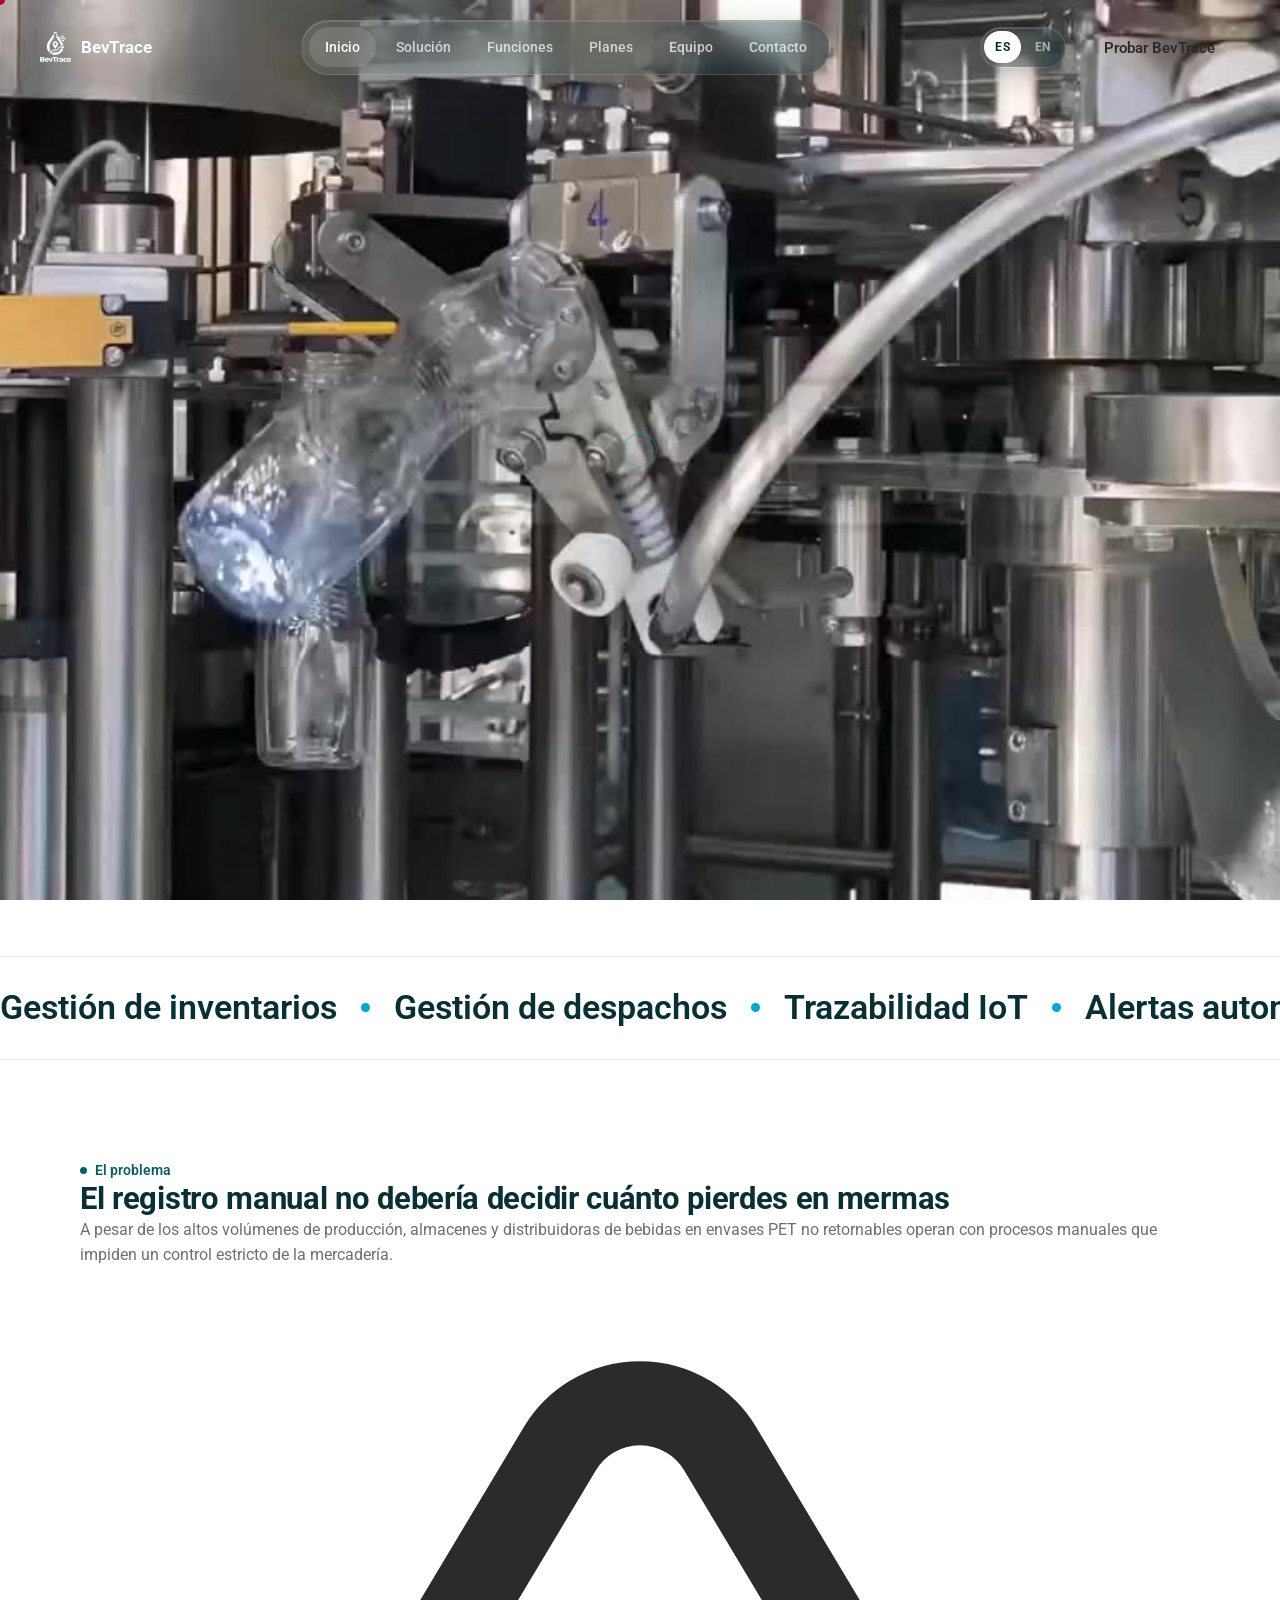
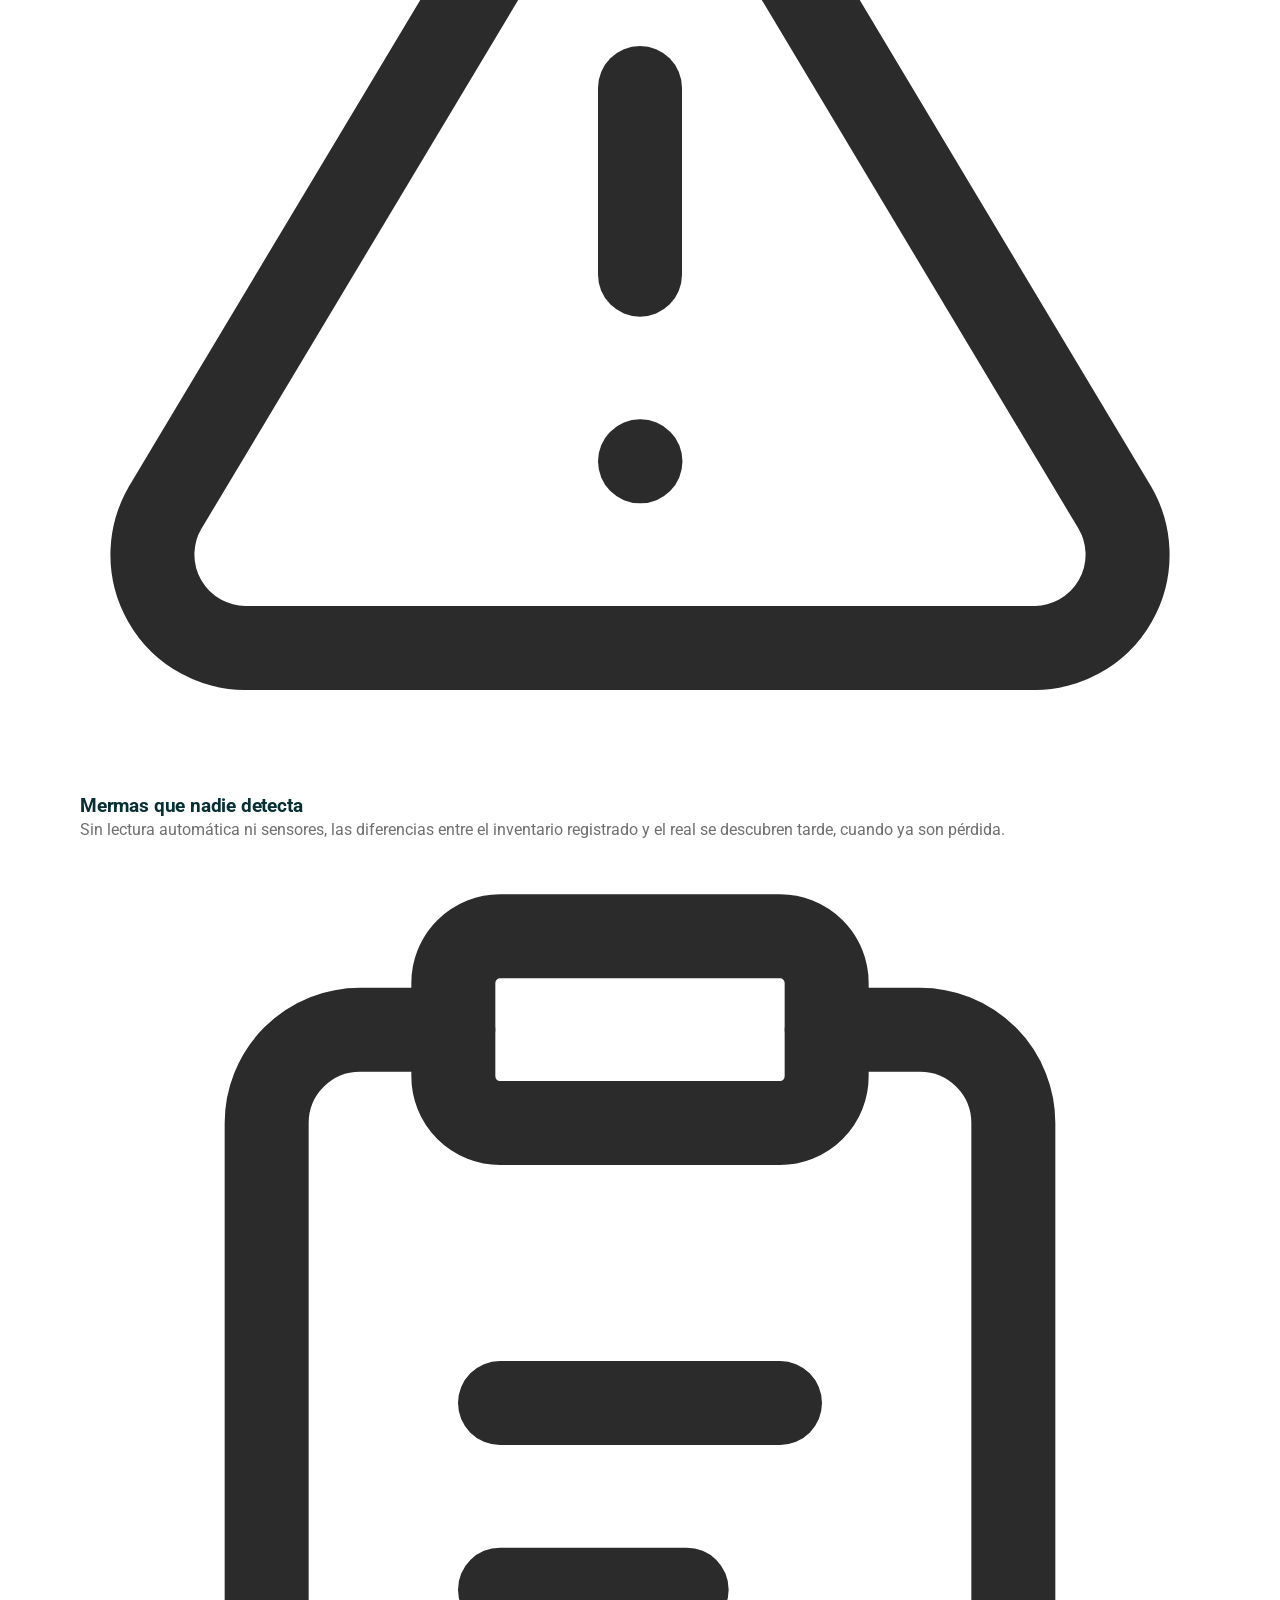
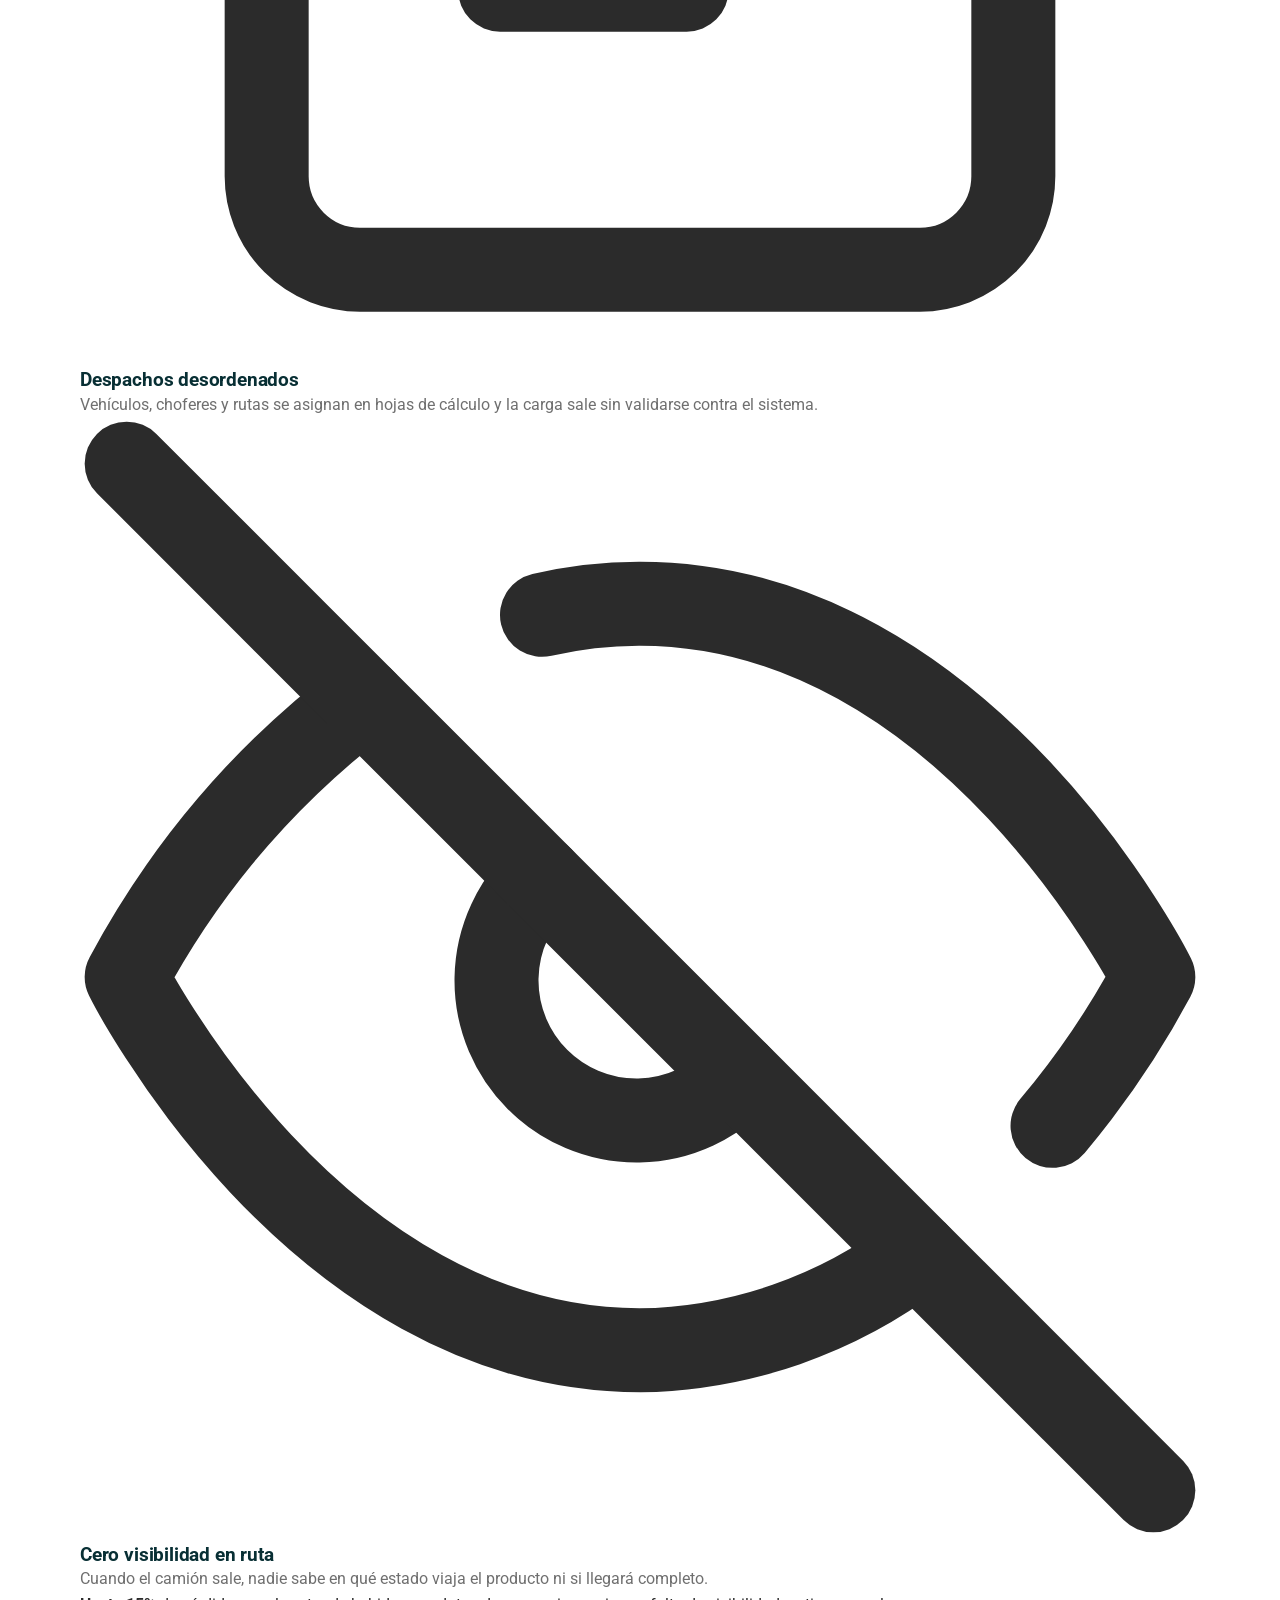
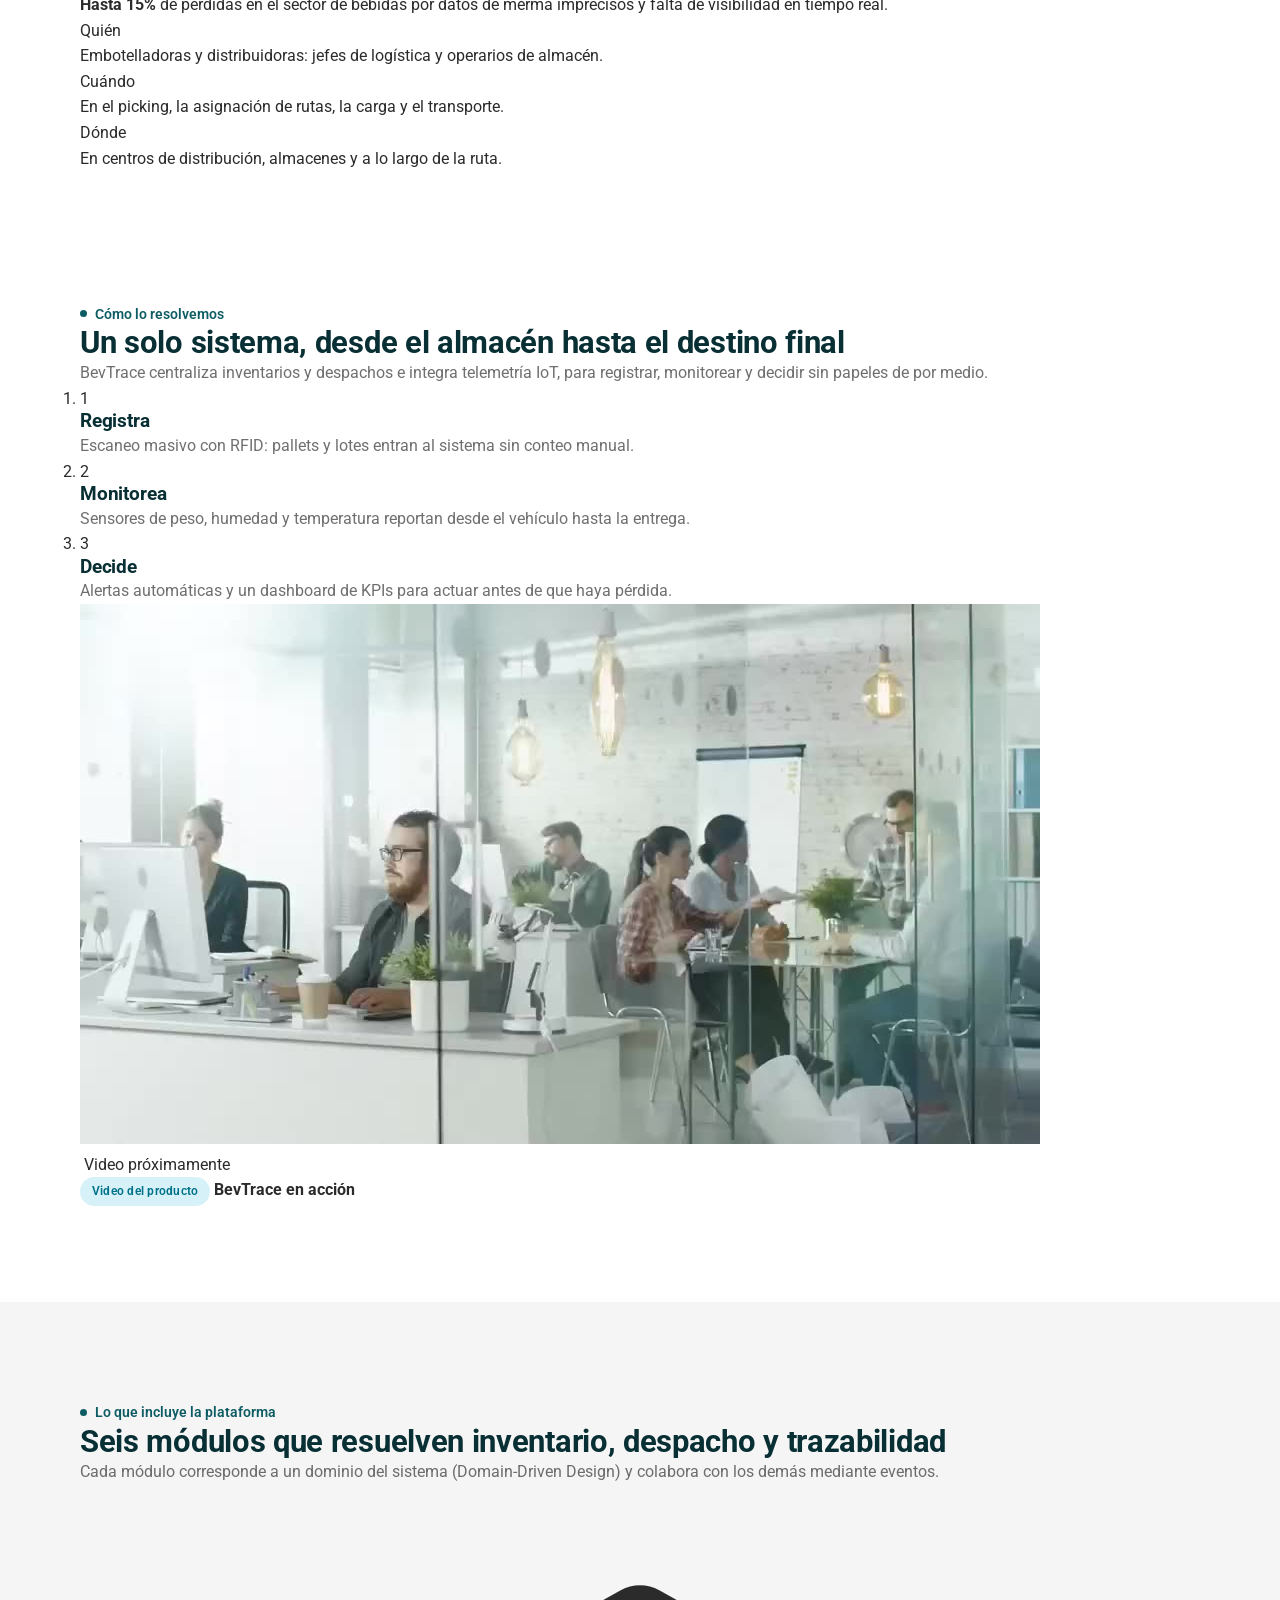
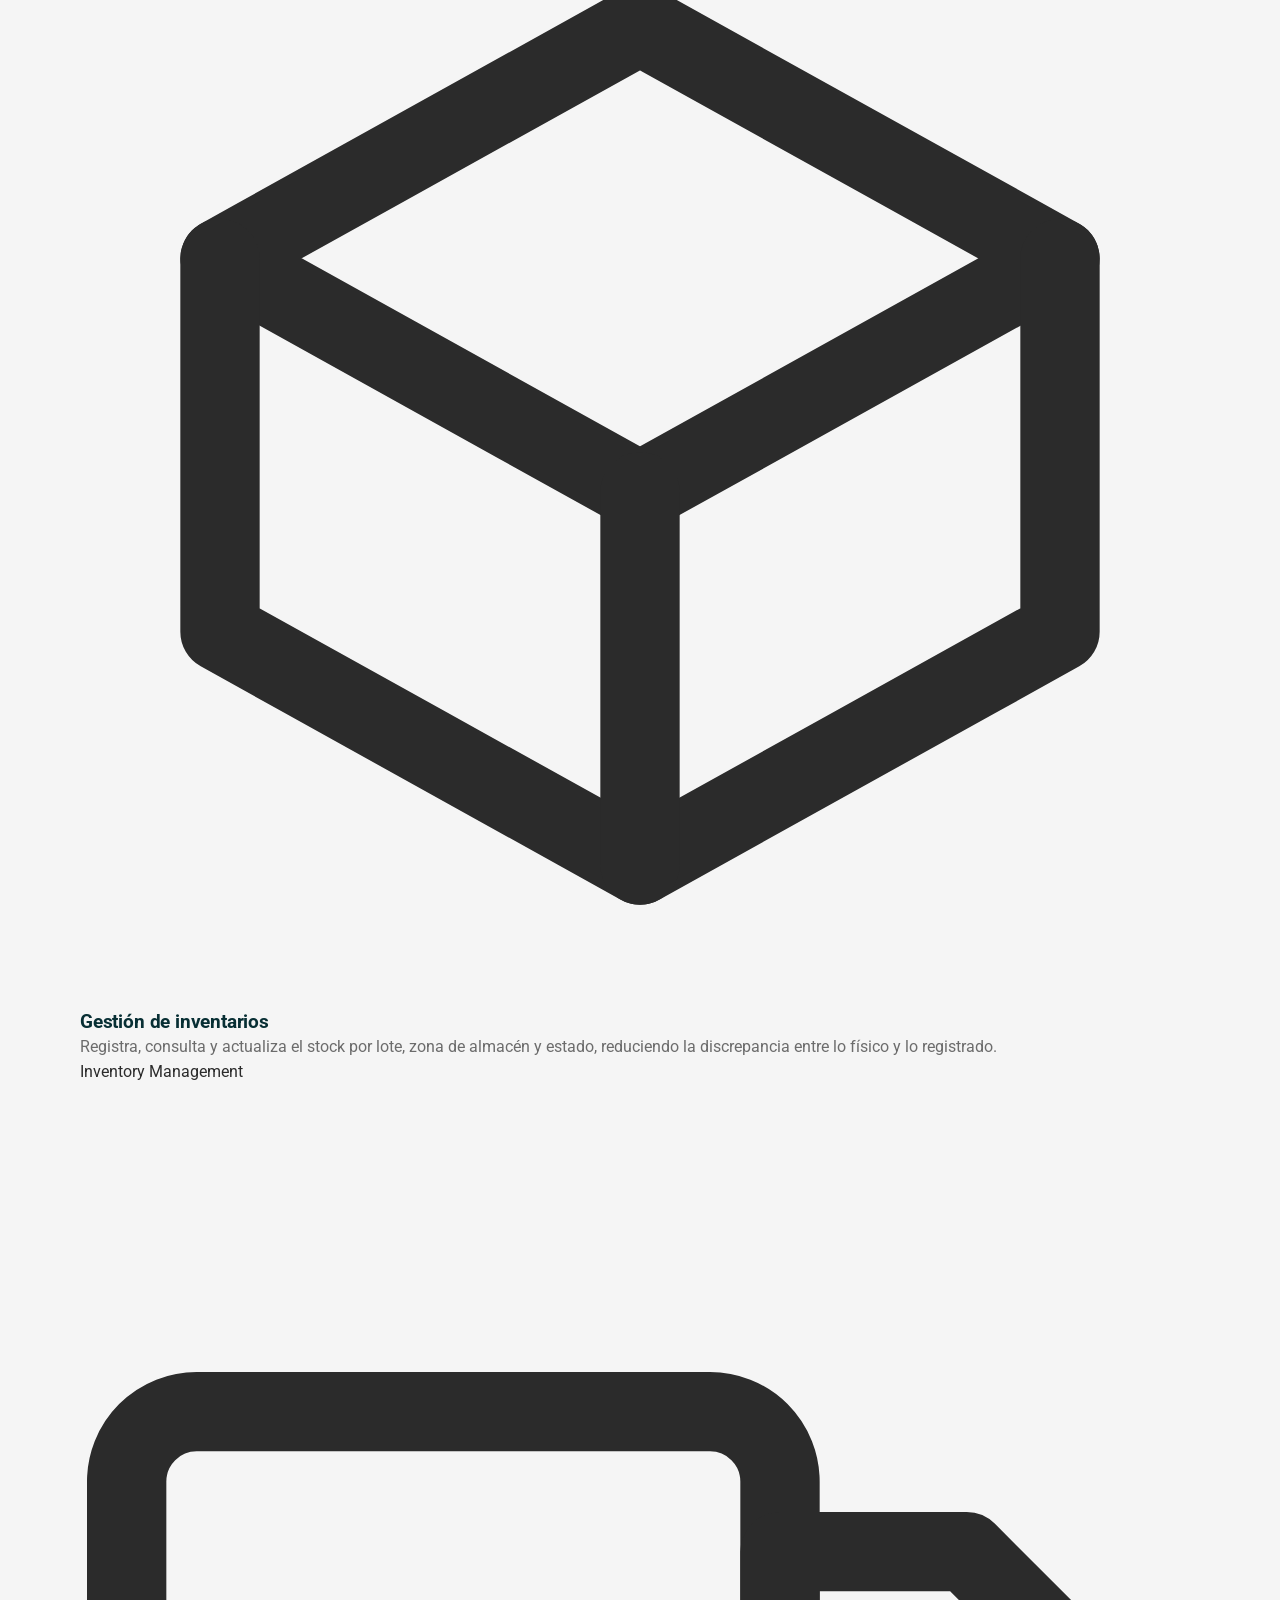
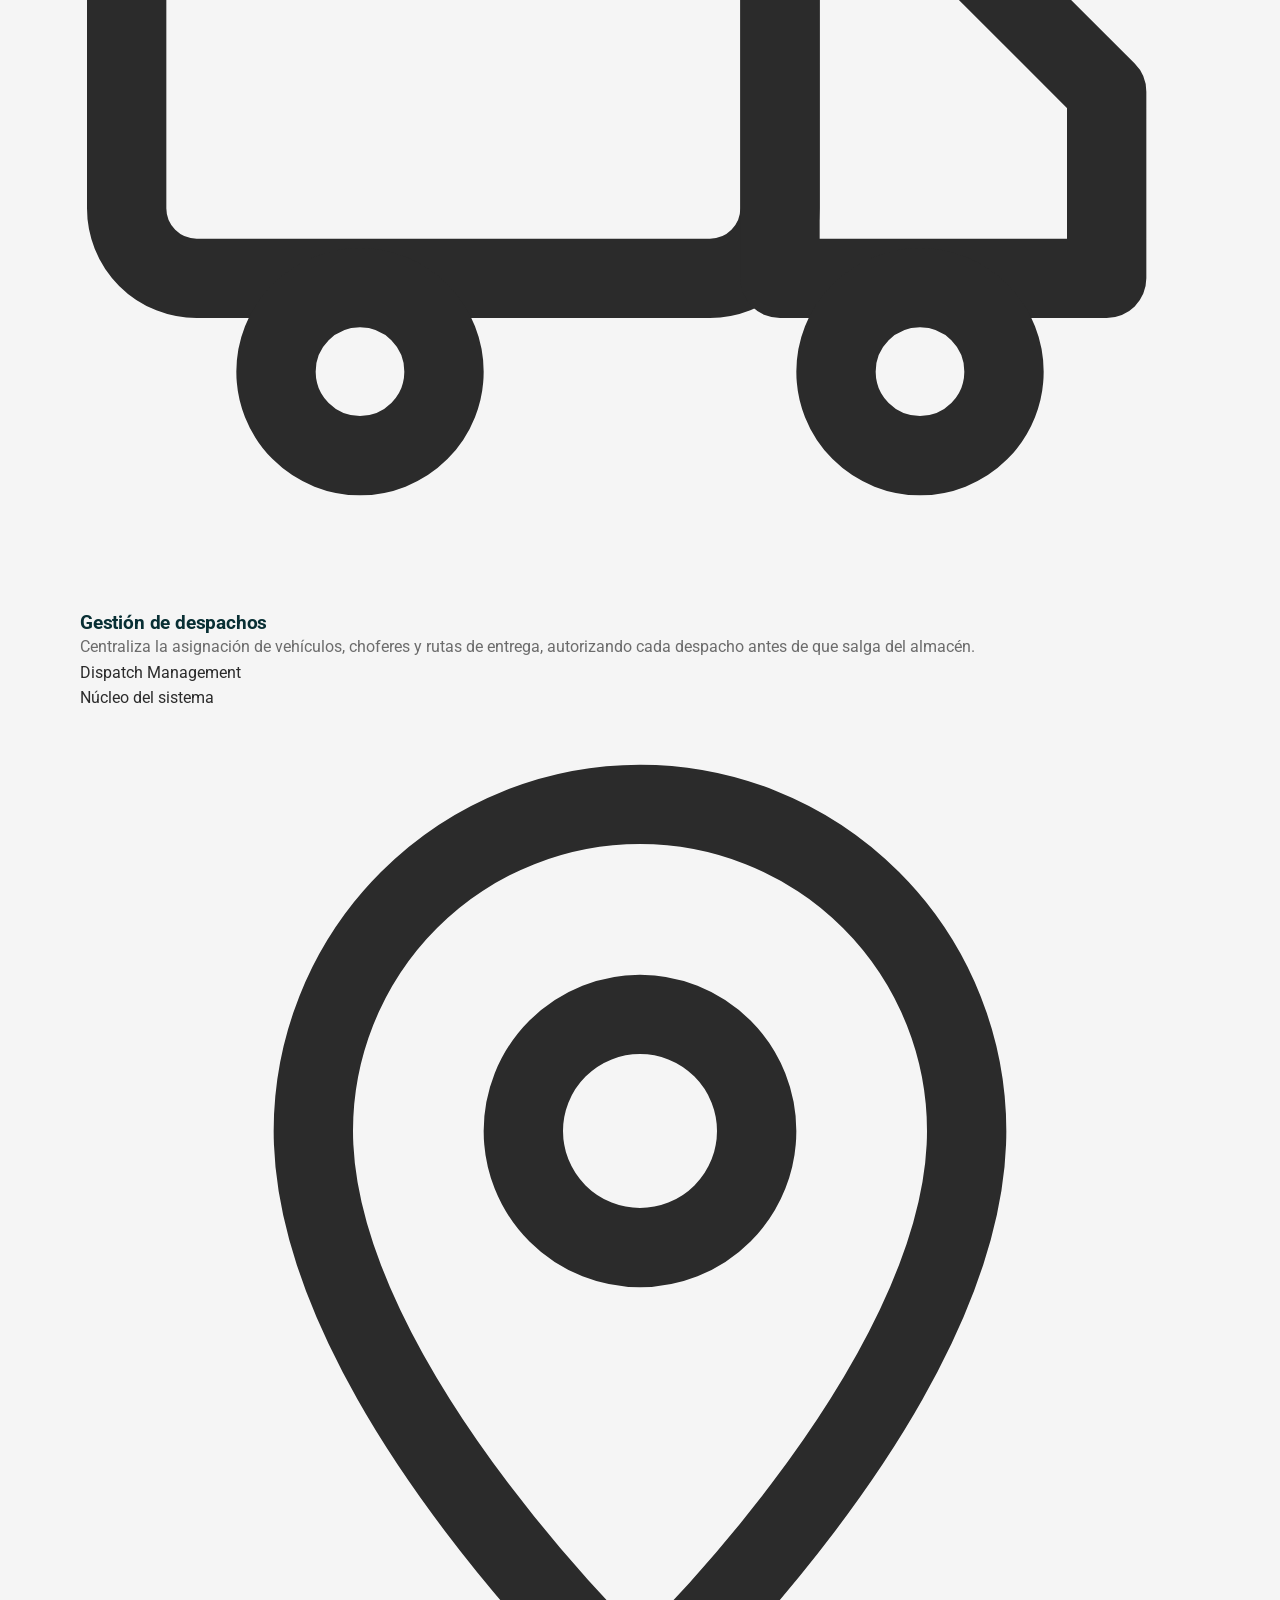
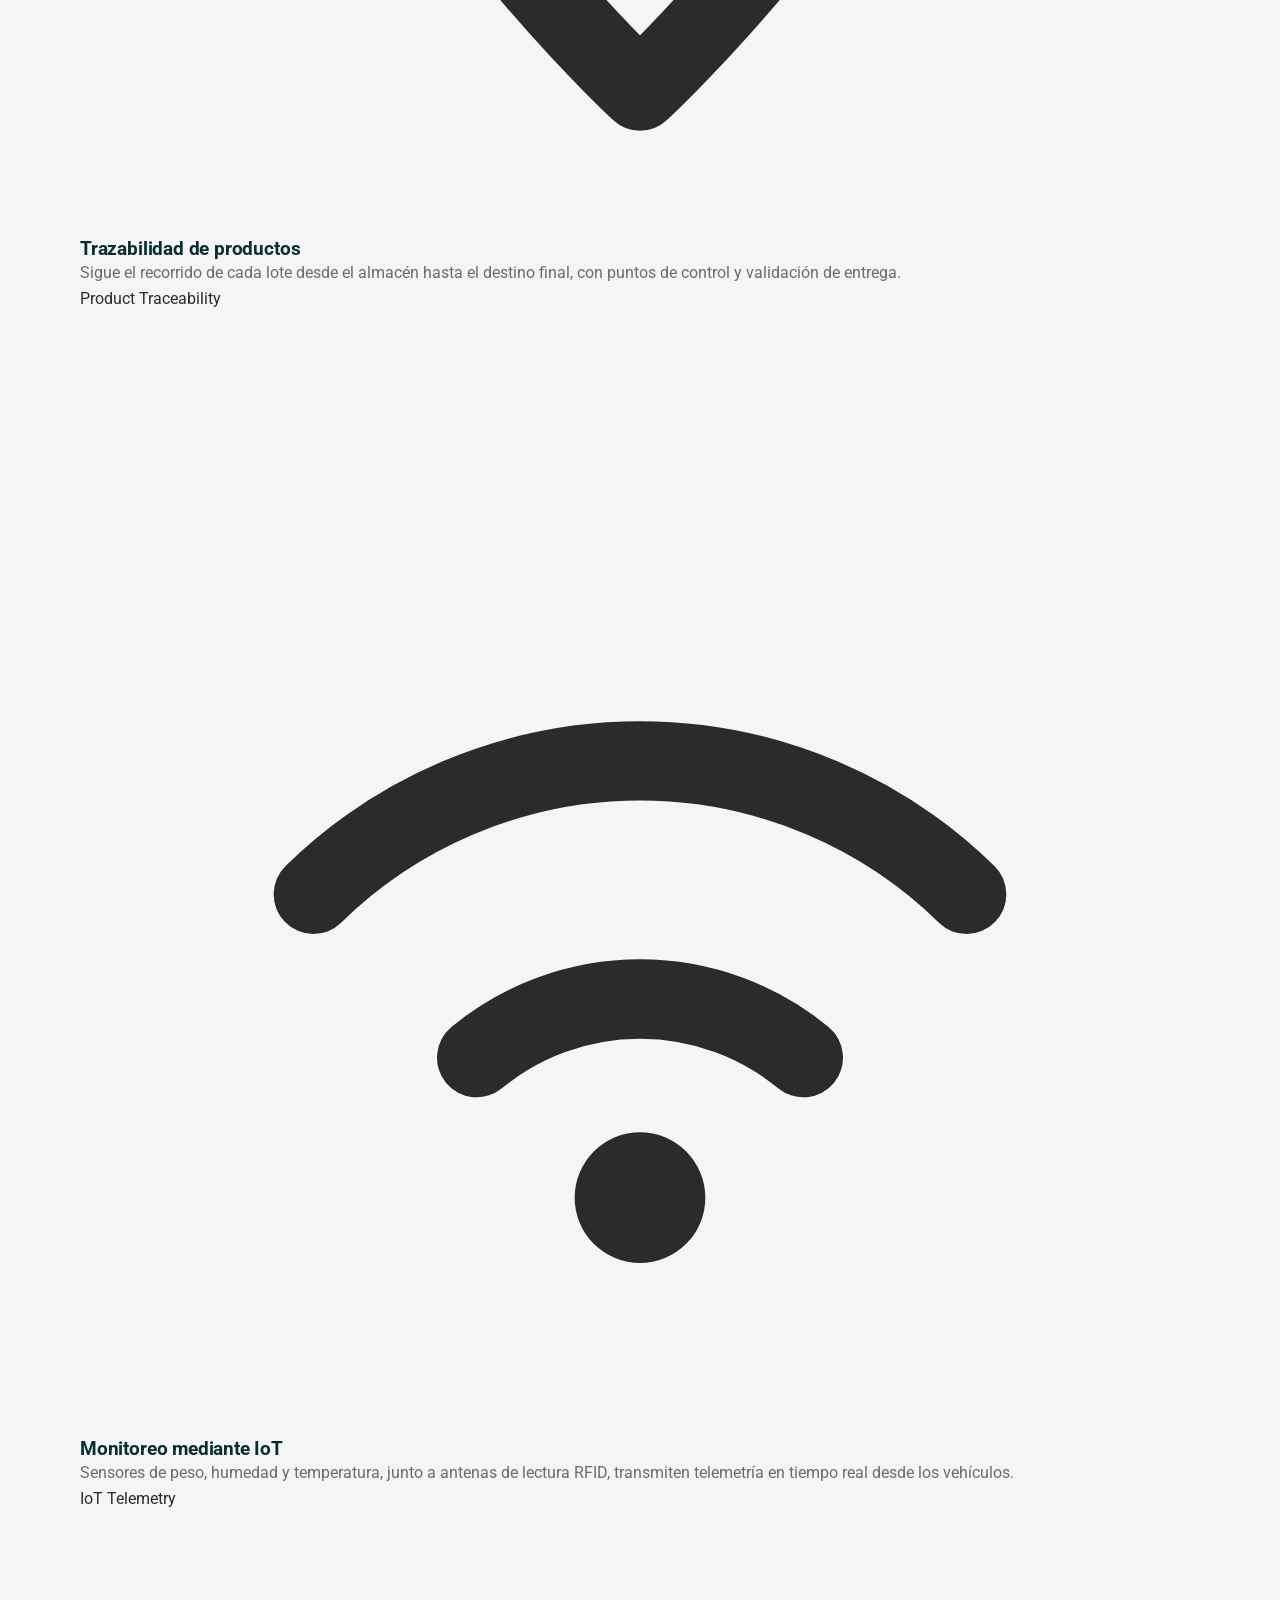
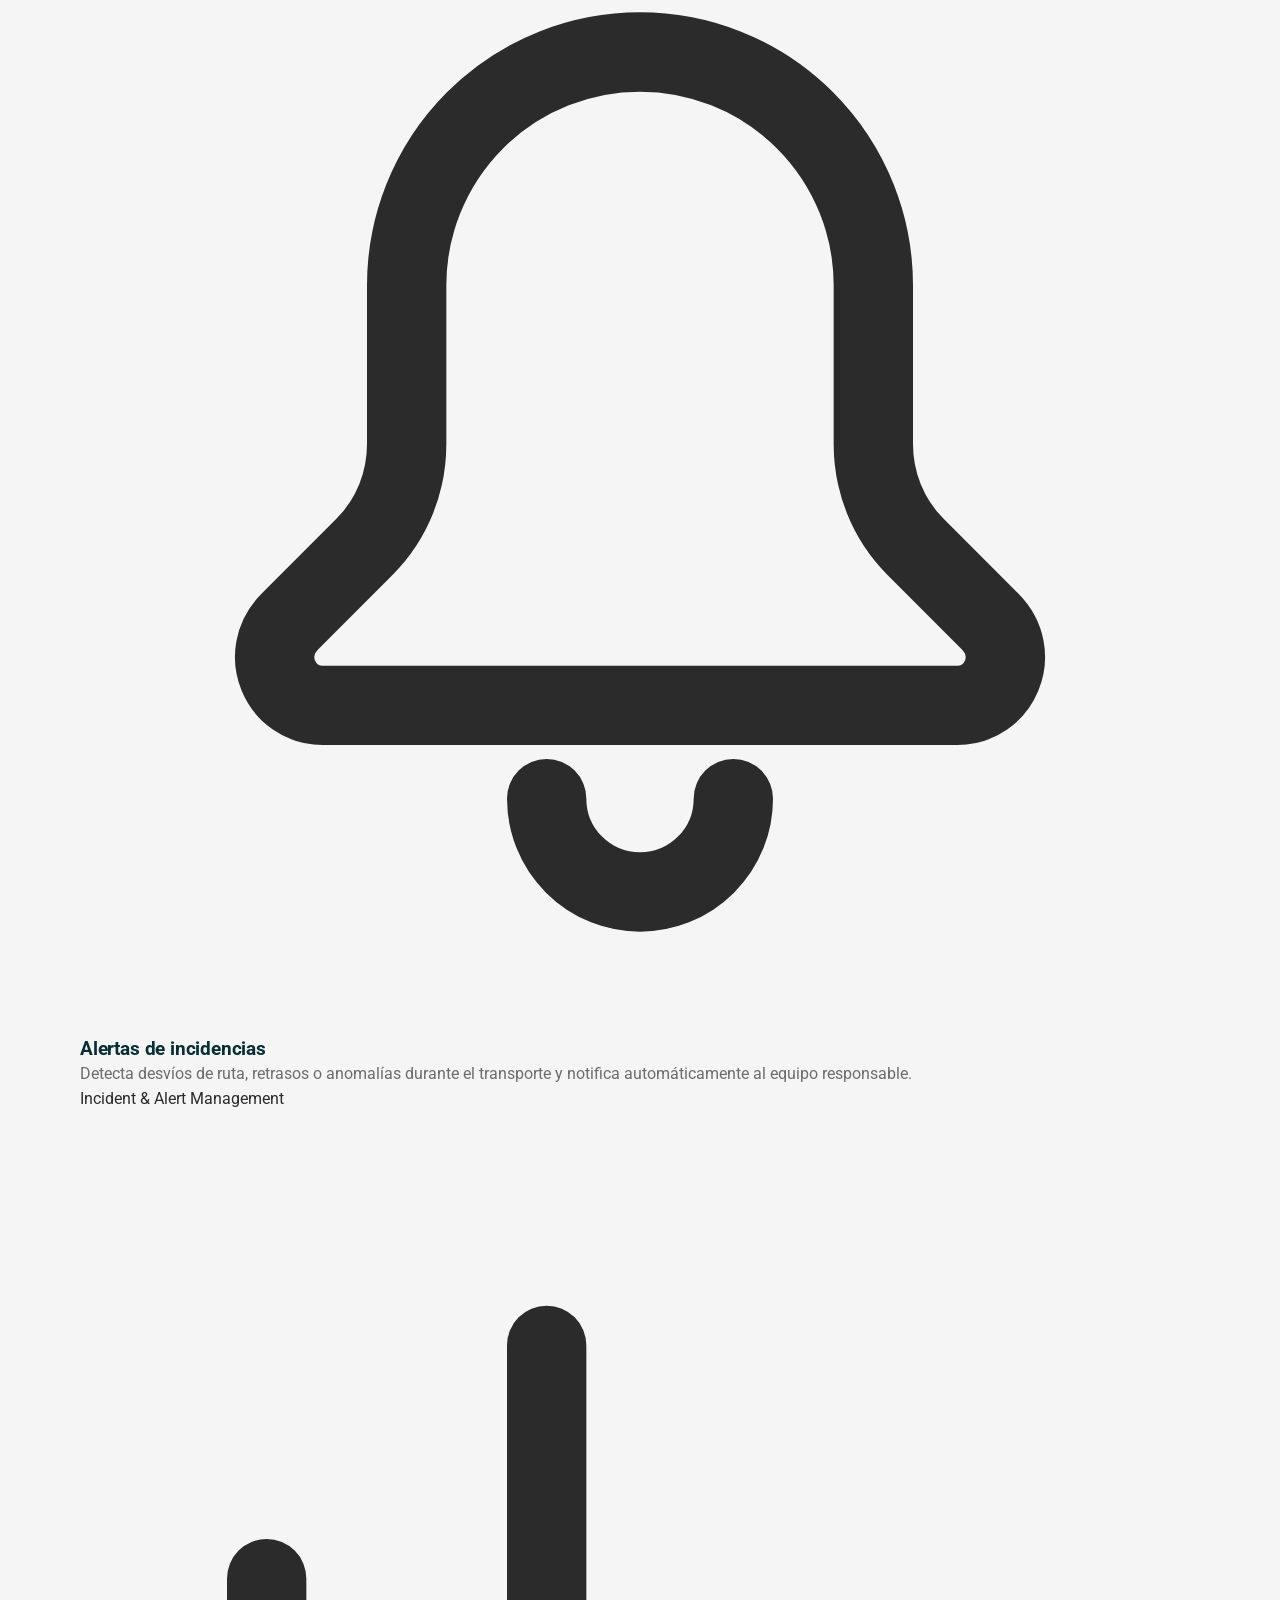
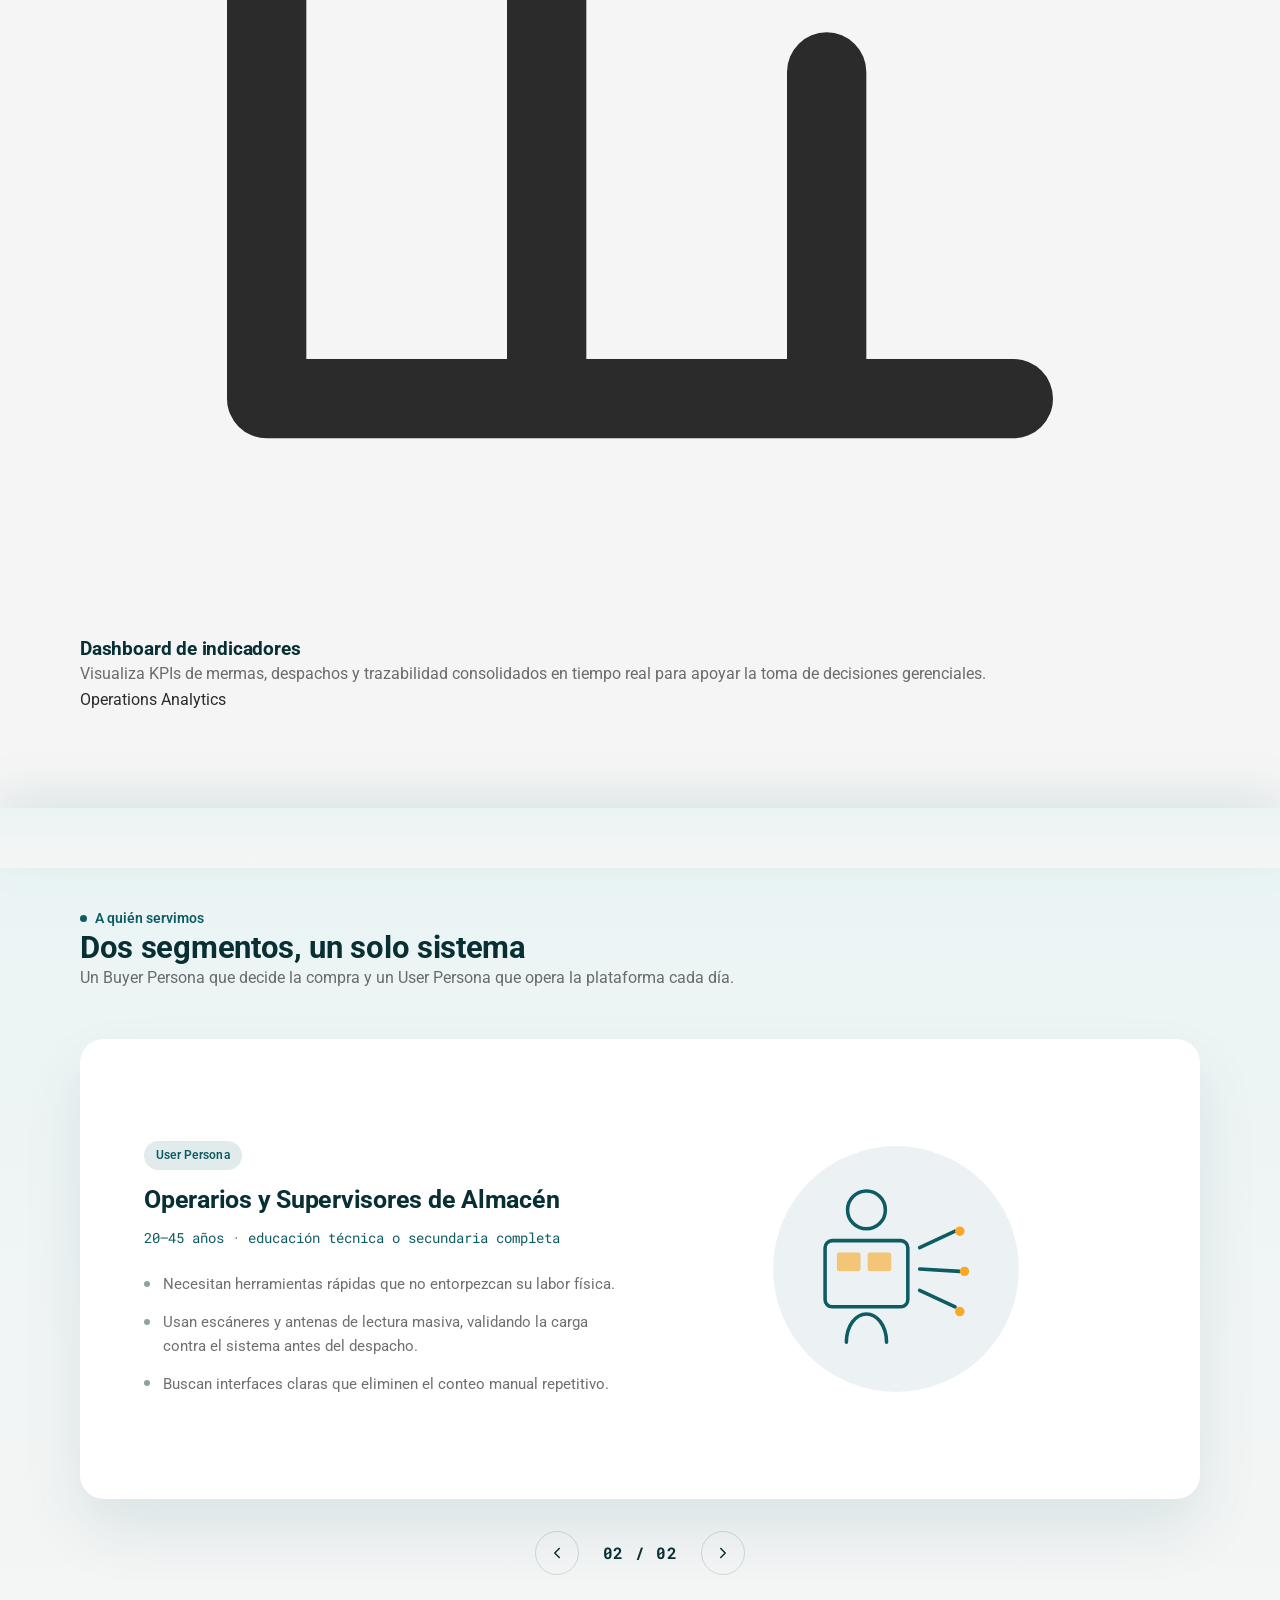
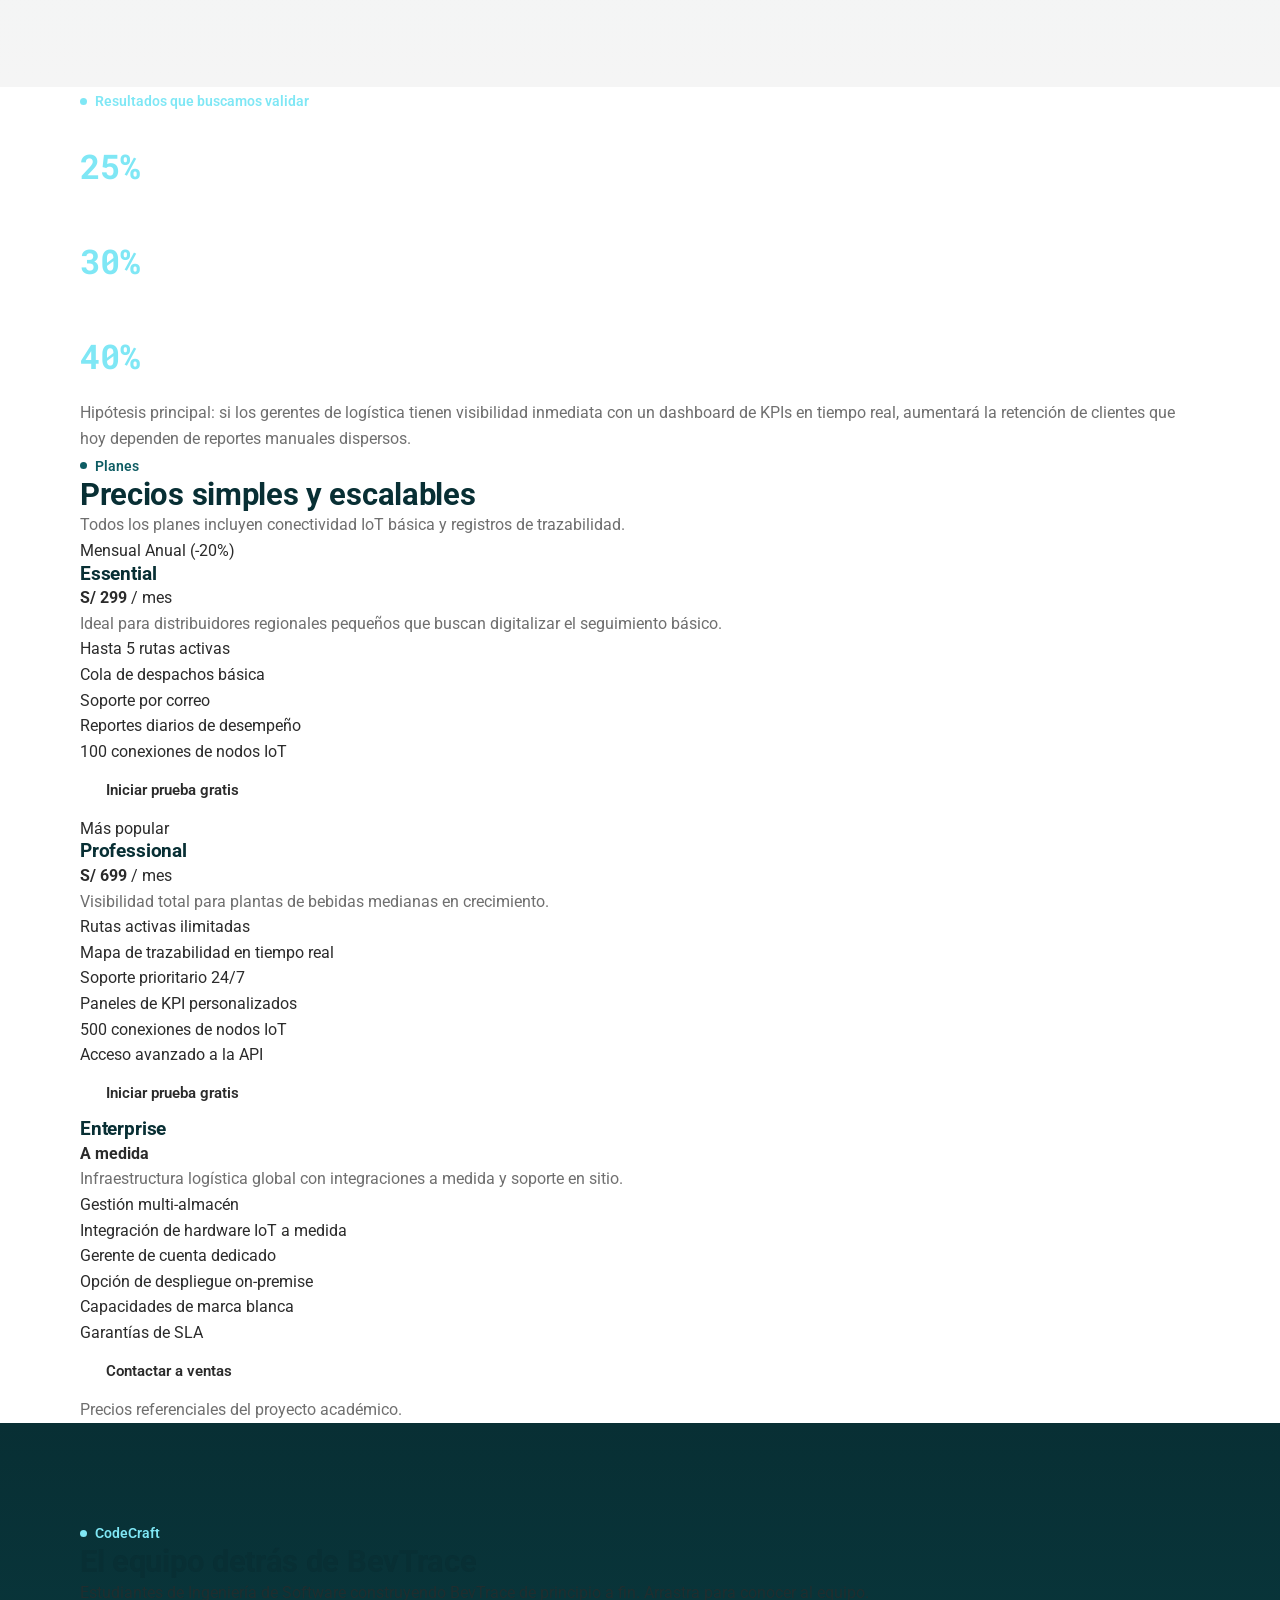
==== commit e4166cdc: "feat(landing): restructure page with clear problem/solution flow" ====
--- a/index.html
+++ b/index.html
@@ -4,7 +4,8 @@
 <meta charset="UTF-8" />
 <meta name="viewport" content="width=device-width, initial-scale=1, viewport-fit=cover" />
 <title>BevTrace | Trazabilidad inteligente para distribución de bebidas</title>
-<meta name="description" content="BevTrace digitaliza la cadena de suministro de embotelladoras y distribuidoras de bebidas en envases PET no retornables, con gestión operativa, despachos y trazabilidad IoT en tiempo real." />
+<meta name="description" content="BevTrace une la gestión de almacén y despachos con sensores IoT para que embotelladoras y distribuidoras de bebidas en envases PET controlen mermas y trazabilidad en tiempo real." />
+<link rel="icon" type="image/png" href="assets/logos/logo-mark-white.png" />
 <link rel="preconnect" href="https://fonts.googleapis.com">
 <link rel="preconnect" href="https://fonts.gstatic.com" crossorigin>
 <link href="https://fonts.googleapis.com/css2?family=Roboto:wght@400;500;600;700&family=Roboto+Mono:wght@400;500;600&display=swap" rel="stylesheet">
@@ -17,6 +18,7 @@
 
 <main class="landing-page">
 
+<!-- ═════════ HEADER ═════════ -->
 <header class="site-header" data-site-header>
   <div class="site-header__inner">
     <a class="site-header__brand" href="#home" data-hover>
@@ -24,12 +26,13 @@
       <span class="site-header__wordmark">BevTrace</span>
     </a>
 
-    <nav class="site-header__nav liquid-glass liquid-glass--deep" data-nav>
+    <nav class="site-header__nav liquid-glass liquid-glass--deep" data-nav aria-label="Principal">
       <a href="#home" class="site-header__link site-header__link--active" data-hover data-nav-link data-i18n="nav.home">Inicio</a>
-      <a href="#producto" class="site-header__link" data-hover data-nav-link data-i18n="nav.how">Cómo funciona</a>
-      <a href="#segmentos" class="site-header__link" data-hover data-nav-link data-i18n="nav.segments">A quién sirve</a>
-      <a href="#dominio" class="site-header__link" data-hover data-nav-link data-i18n="nav.domain">Dominio</a>
+      <a href="#problema" class="site-header__link" data-hover data-nav-link data-nav-also="solucion" data-i18n="nav.solution">Solución</a>
+      <a href="#funciones" class="site-header__link" data-hover data-nav-link data-nav-also="segmentos resultados" data-i18n="nav.features">Funciones</a>
+      <a href="#planes" class="site-header__link" data-hover data-nav-link data-i18n="nav.plans">Planes</a>
       <a href="#equipo" class="site-header__link" data-hover data-nav-link data-i18n="nav.team">Equipo</a>
+      <a href="#contacto" class="site-header__link" data-hover data-nav-link data-nav-also="cierre" data-i18n="nav.contact">Contacto</a>
     </nav>
 
     <div class="site-header__right">
@@ -38,33 +41,35 @@
         <button type="button" class="lang-switch__option" data-lang-option="en">EN</button>
       </div>
       <span class="magnetic-target">
-        <a href="#https://bev-trace-front-end.vercel.app" class="site-header__cta liquid-glass liquid-glass--cyan" data-hover data-liquid-glass data-i18n="nav.cta">Solicitar demo</a>
+        <a href="https://bev-trace-front-end.vercel.app" class="btn btn--primary btn--sm" data-hover data-i18n="cta.primary">Probar BevTrace</a>
       </span>
     </div>
 
-    <button class="site-header__burger liquid-glass liquid-glass--deep" type="button" data-drawer-toggle aria-label="Abrir menú" aria-expanded="false">
+    <button class="site-header__burger liquid-glass liquid-glass--deep" type="button" data-drawer-toggle data-i18n-attr="aria-label:nav.open" aria-label="Abrir menú" aria-expanded="false">
       <span></span><span></span>
     </button>
   </div>
 
   <div class="drawer-backdrop" data-drawer-backdrop></div>
   <aside class="drawer" data-drawer>
-    <button class="drawer__close" type="button" data-drawer-close aria-label="Cerrar menú">&times;</button>
-    <div class="lang-switch lang-switch--drawer" data-hover>
+    <button class="drawer__close" type="button" data-drawer-close data-i18n-attr="aria-label:nav.close" aria-label="Cerrar menú">&times;</button>
+    <div class="lang-switch lang-switch--drawer">
       <button type="button" class="lang-switch__option" data-lang-option="es">ES</button>
       <button type="button" class="lang-switch__option" data-lang-option="en">EN</button>
     </div>
     <nav class="drawer__links">
       <a href="#home" data-drawer-link data-i18n="nav.home">Inicio</a>
-      <a href="#producto" data-drawer-link data-i18n="nav.how">Cómo funciona</a>
-      <a href="#segmentos" data-drawer-link data-i18n="nav.segments">A quién sirve</a>
-      <a href="#dominio" data-drawer-link data-i18n="nav.domain">Dominio</a>
+      <a href="#problema" data-drawer-link data-i18n="nav.solution">Solución</a>
+      <a href="#funciones" data-drawer-link data-i18n="nav.features">Funciones</a>
+      <a href="#planes" data-drawer-link data-i18n="nav.plans">Planes</a>
       <a href="#equipo" data-drawer-link data-i18n="nav.team">Equipo</a>
+      <a href="#contacto" data-drawer-link data-i18n="nav.contact">Contacto</a>
     </nav>
-    <a href="#cta" class="btn btn--warm" data-drawer-link data-i18n="nav.cta">Solicitar demo</a>
+    <a href="https://bev-trace-front-end.vercel.app" class="btn btn--primary" data-i18n="cta.primary">Probar BevTrace</a>
   </aside>
 </header>
 
+<!-- ═════════ HERO ═════════ -->
 <section class="hero" id="home">
   <div class="hero__bg" data-parallax-bg aria-hidden="true"></div>
   <img src="assets/logos/logo-mark-white.png" alt="" class="hero__mark" data-parallax-mark aria-hidden="true" />
@@ -72,16 +77,14 @@
   <div class="hero__content">
     <p class="eyebrow eyebrow--light" data-reveal data-i18n="hero.eyebrow">SaaS logístico · Equipo CodeCraft</p>
     <h1 class="hero__title" data-reveal data-i18n="hero.title">Cero mermas.<br />Trazabilidad total.</h1>
-    <p class="hero__subtitle" data-reveal data-i18n="hero.subtitle">
-      BevTrace digitaliza la cadena de suministro de embotelladoras y distribuidoras de bebidas en envases PET no retornables, uniendo gestión operativa e Internet de las Cosas en un solo sistema.
-    </p>
-
-    <div class="hero__actions" data-reveal>
-      <span class="magnetic-target" data-magnetic data-magnetic-max="16">
-        <a href="#solucion" class="btn btn--warm" data-hover data-i18n="hero.cta1">Ver la solución</a>
+    <p class="hero__subtitle" data-reveal data-i18n="hero.subtitle">BevTrace une la gestión de almacén y despachos con sensores IoT para que embotelladoras y distribuidoras de bebidas en envases PET sepan, en tiempo real, dónde está cada lote y qué se pierde en el camino.</p>
+
+    <div class="cta-group" data-reveal>
+      <span class="magnetic-target" data-magnetic data-magnetic-max="14">
+        <a href="https://bev-trace-front-end.vercel.app" class="btn btn--primary" data-hover data-i18n="cta.primary">Probar BevTrace</a>
       </span>
-      <span class="magnetic-target" data-magnetic data-magnetic-max="16">
-        <a href="#equipo" class="btn btn--outline-light" data-hover data-i18n="hero.cta2">Conoce al equipo</a>
+      <span class="magnetic-target" data-magnetic data-magnetic-max="14">
+        <a href="#problema" class="btn btn--ghost-light" data-hover data-i18n="cta.howItWorks">Ver cómo funciona</a>
       </span>
     </div>
   </div>
@@ -90,327 +93,239 @@
     <span data-i18n="hero.credit">Proyecto académico de Ingeniería de Software · CodeCraft</span>
     <div class="hero__scroll-cue" aria-hidden="true"><span></span></div>
   </div>
-
-  <div class="hero__transition" aria-hidden="true"></div>
-</section>
-
-<section class="intro" id="producto">
-  <svg class="intro__wave" viewBox="0 0 1440 90" preserveAspectRatio="none" aria-hidden="true">
-    <path d="M0,90 C240,15 480,10 720,45 C960,80 1200,85 1440,15 L1440,0 L0,0 Z" fill="#E4F6F5"></path>
-  </svg>
-  <div class="intro__glow" aria-hidden="true"></div>
-  <div class="container intro__container">
-    <p class="eyebrow" data-reveal data-i18n="intro.eyebrow">Por qué existimos</p>
-    <h2 class="intro__title" data-reveal data-i18n="intro.title">Una plataforma pensada para quien controla el almacén y quien decide sobre la operación</h2>
-  </div>
-
-  <div class="marquee" data-marquee aria-hidden="true">
-    <div class="marquee__track">
-      <div class="marquee__group">
-        <span data-i18n="marquee.item1">Gestión de inventarios</span><span class="marquee__dot"></span>
-        <span data-i18n="marquee.item2">Gestión de despachos</span><span class="marquee__dot"></span>
-        <span data-i18n="marquee.item3">Trazabilidad IoT</span><span class="marquee__dot"></span>
-        <span data-i18n="marquee.item4">Alertas automáticas</span><span class="marquee__dot"></span>
-      </div>
-      <div class="marquee__group">
-        <span data-i18n="marquee.item1">Gestión de inventarios</span><span class="marquee__dot"></span>
-        <span data-i18n="marquee.item2">Gestión de despachos</span><span class="marquee__dot"></span>
-        <span data-i18n="marquee.item3">Trazabilidad IoT</span><span class="marquee__dot"></span>
-        <span data-i18n="marquee.item4">Alertas automáticas</span><span class="marquee__dot"></span>
-      </div>
-    </div>
-  </div>
-</section>
-
+</section>
+
+<div class="marquee" data-marquee aria-hidden="true">
+  <div class="marquee__track">
+    <div class="marquee__group">
+      <span data-i18n="marquee.item1">Gestión de inventarios</span><span class="marquee__dot"></span>
+      <span data-i18n="marquee.item2">Gestión de despachos</span><span class="marquee__dot"></span>
+      <span data-i18n="marquee.item3">Trazabilidad IoT</span><span class="marquee__dot"></span>
+      <span data-i18n="marquee.item4">Alertas automáticas</span><span class="marquee__dot"></span>
+    </div>
+    <div class="marquee__group">
+      <span data-i18n="marquee.item1">Gestión de inventarios</span><span class="marquee__dot"></span>
+      <span data-i18n="marquee.item2">Gestión de despachos</span><span class="marquee__dot"></span>
+      <span data-i18n="marquee.item3">Trazabilidad IoT</span><span class="marquee__dot"></span>
+      <span data-i18n="marquee.item4">Alertas automáticas</span><span class="marquee__dot"></span>
+    </div>
+  </div>
+</div>
+
+<!-- ═════════ 1 · PROBLEMA ═════════ -->
 <section class="problem" id="problema">
-  <div class="container problem__layout">
-    <div class="problem__content" data-reveal>
+  <div class="container">
+    <div class="section-head" data-reveal>
       <p class="eyebrow" data-i18n="problem.eyebrow">El problema</p>
-      <h2 class="section-title problem__title" data-i18n="problem.title">El registro manual no debería decidir cuánto pierdes en mermas</h2>
-      <p class="problem__description" data-i18n="problem.description">
-        A pesar de los altos volúmenes de producción, almacenes y distribuidoras de bebidas en envases PET no retornables operan con procesos manuales que impiden un control estricto de la mercadería.
-      </p>
-      <div class="problem__actions">
-        <span class="magnetic-target" data-magnetic data-magnetic-max="12">
-          <a href="#solucion" class="btn btn--outline-dark" data-hover data-i18n="problem.cta">Ver la solución</a>
-        </span>
-      </div>
-    </div>
-
-    <div class="accordion" data-accordion>
-      <article class="accordion__item accordion__item--active" data-accordion-item>
-        <button class="accordion__trigger" type="button" data-accordion-trigger aria-expanded="true">
-          <span data-i18n="accordion.q1">Qué problema existe</span>
-          <span class="accordion__icon"></span>
+      <h2 class="section-title" data-i18n="problem.title">Hoy el control de la mercadería depende de planillas y revisiones manuales</h2>
+      <p class="section-lede" data-i18n="problem.description">Las embotelladoras y distribuidoras de bebidas en envases PET no retornables mueven grandes volúmenes, pero registran y verifican casi todo a mano. El resultado: se pierde producto y nadie sabe exactamente dónde ni cuándo.</p>
+    </div>
+
+    <div class="pain-grid">
+      <article class="pain-card" data-reveal>
+        <span class="icon-bubble icon-bubble--warn">
+          <svg viewBox="0 0 24 24" fill="none" stroke="currentColor" stroke-width="1.8" stroke-linecap="round" stroke-linejoin="round"><path d="M10.29 3.86L1.82 18a2 2 0 0 0 1.71 3h16.94a2 2 0 0 0 1.71-3L13.71 3.86a2 2 0 0 0-3.42 0z"/><line x1="12" y1="9" x2="12" y2="13"/><line x1="12" y1="17" x2="12.01" y2="17"/></svg>
+        </span>
+        <h3 data-i18n="pain1.title">Mermas que nadie detecta</h3>
+        <p data-i18n="pain1.desc">Sin lectura automática ni sensores, las diferencias entre el inventario registrado y el real se descubren tarde, cuando ya son pérdida.</p>
+      </article>
+      <article class="pain-card" data-reveal>
+        <span class="icon-bubble icon-bubble--warn">
+          <svg viewBox="0 0 24 24" fill="none" stroke="currentColor" stroke-width="1.8" stroke-linecap="round" stroke-linejoin="round"><path d="M16 4h2a2 2 0 0 1 2 2v14a2 2 0 0 1-2 2H6a2 2 0 0 1-2-2V6a2 2 0 0 1 2-2h2"/><rect x="8" y="2" width="8" height="4" rx="1"/><path d="M9 12h6M9 16h4"/></svg>
+        </span>
+        <h3 data-i18n="pain2.title">Despachos desordenados</h3>
+        <p data-i18n="pain2.desc">Vehículos, choferes y rutas se asignan en hojas de cálculo y la carga sale sin validarse contra el sistema.</p>
+      </article>
+      <article class="pain-card" data-reveal>
+        <span class="icon-bubble icon-bubble--warn">
+          <svg viewBox="0 0 24 24" fill="none" stroke="currentColor" stroke-width="1.8" stroke-linecap="round" stroke-linejoin="round"><path d="M17.94 17.94A10.07 10.07 0 0 1 12 20c-7 0-11-8-11-8a18.45 18.45 0 0 1 5.06-5.94M9.9 4.24A9.12 9.12 0 0 1 12 4c7 0 11 8 11 8a18.5 18.5 0 0 1-2.16 3.19m-6.72-1.07a3 3 0 1 1-4.24-4.24"/><line x1="1" y1="1" x2="23" y2="23"/></svg>
+        </span>
+        <h3 data-i18n="pain3.title">Cero visibilidad en ruta</h3>
+        <p data-i18n="pain3.desc">Cuando el camión sale, nadie sabe en qué estado viaja el producto ni si llegará completo.</p>
+      </article>
+    </div>
+
+    <div class="facts" data-reveal>
+      <div class="facts__stat">
+        <strong data-i18n="problem.statValue">Hasta 15%</strong>
+        <span data-i18n="problem.statText">de pérdidas en el sector de bebidas por datos de merma imprecisos y falta de visibilidad en tiempo real.</span>
+      </div>
+      <dl class="facts__list">
+        <div><dt data-i18n="fact1.label">Quién</dt><dd data-i18n="fact1.text">Embotelladoras y distribuidoras: jefes de logística y operarios de almacén.</dd></div>
+        <div><dt data-i18n="fact2.label">Cuándo</dt><dd data-i18n="fact2.text">En el picking, la asignación de rutas, la carga y el transporte.</dd></div>
+        <div><dt data-i18n="fact3.label">Dónde</dt><dd data-i18n="fact3.text">En centros de distribución, almacenes y a lo largo de la ruta.</dd></div>
+      </dl>
+    </div>
+  </div>
+</section>
+
+<!-- ═════════ 2 · SOLUCIÓN + VIDEO DEL PRODUCTO ═════════ -->
+<section class="solution" id="solucion">
+  <div class="container solution__layout">
+    <div class="solution__text">
+      <div class="section-head" data-reveal>
+        <p class="eyebrow" data-i18n="solution.eyebrow">La solución</p>
+        <h2 class="section-title" data-i18n="solution.title">Un solo sistema, desde el almacén hasta el destino final</h2>
+        <p class="section-lede" data-i18n="solution.lede">BevTrace centraliza inventarios y despachos e integra telemetría IoT, para registrar, monitorear y decidir sin papeles de por medio.</p>
+      </div>
+
+      <ol class="steps">
+        <li class="step" data-reveal>
+          <span class="step__num">1</span>
+          <div>
+            <h3 data-i18n="step1.title">Registra</h3>
+            <p data-i18n="step1.desc">Escaneo masivo con RFID: pallets y lotes entran al sistema sin conteo manual.</p>
+          </div>
+        </li>
+        <li class="step" data-reveal>
+          <span class="step__num">2</span>
+          <div>
+            <h3 data-i18n="step2.title">Monitorea</h3>
+            <p data-i18n="step2.desc">Sensores de peso, humedad y temperatura reportan desde el vehículo hasta la entrega.</p>
+          </div>
+        </li>
+        <li class="step" data-reveal>
+          <span class="step__num">3</span>
+          <div>
+            <h3 data-i18n="step3.title">Decide</h3>
+            <p data-i18n="step3.desc">Alertas automáticas y un dashboard de KPIs para actuar antes de que haya pérdida.</p>
+          </div>
+        </li>
+      </ol>
+    </div>
+
+    <!-- VIDEO 1 · SOBRE EL PRODUCTO
+         Para activarlo: pega el link o el ID de YouTube en data-video (ej. data-video="https://youtu.be/XXXXXXXXXXX") -->
+    <figure class="video-card" data-reveal>
+      <div class="video-slot" data-video-slot data-video="https://www.youtube.com/watch?v=u31qwQUeGuM" data-video-title="BevTrace">
+        <video class="video-slot__cover" autoplay muted loop playsinline poster="assets/videos/poster-office.jpg" aria-hidden="true">
+          <source src="assets/videos/office-loop.mp4" type="video/mp4" />
+        </video>
+        <div class="video-slot__shade"></div>
+        <button type="button" class="video-slot__play" data-video-play data-i18n-attr="aria-label:video.play" aria-label="Reproducir video">
+          <svg viewBox="0 0 24 24" aria-hidden="true"><path d="M8 5.5v13a1 1 0 0 0 1.5.86l10.5-6.5a1 1 0 0 0 0-1.72L9.5 4.64A1 1 0 0 0 8 5.5z" fill="currentColor"/></svg>
         </button>
-        <div class="accordion__body" data-accordion-body>
-          <p data-i18n="accordion.a1">Pérdida de inventario (mermas), desorganización en la asignación de despachos y nula trazabilidad del estado físico del producto durante las operaciones logísticas.</p>
-        </div>
-      </article>
-
-      <article class="accordion__item" data-accordion-item>
-        <button class="accordion__trigger" type="button" data-accordion-trigger aria-expanded="false">
-          <span data-i18n="accordion.q2">Por qué ocurre</span>
-          <span class="accordion__icon"></span>
-        </button>
-        <div class="accordion__body" data-accordion-body>
-          <p data-i18n="accordion.a2">Los procesos dependen de verificaciones manuales y desconectadas. No existe un ecosistema que integre la lectura masiva de productos ni el monitoreo ambiental de la carga en los vehículos.</p>
-        </div>
-      </article>
-
-      <article class="accordion__item" data-accordion-item>
-        <button class="accordion__trigger" type="button" data-accordion-trigger aria-expanded="false">
-          <span data-i18n="accordion.q3">Quiénes están involucrados</span>
-          <span class="accordion__icon"></span>
-        </button>
-        <div class="accordion__body" data-accordion-body>
-          <p data-i18n="accordion.a3">Empresas embotelladoras y distribuidoras. Operativamente impacta a los Jefes y Gerentes de Logística, así como a los Operarios de Almacén.</p>
-        </div>
-      </article>
-
-      <article class="accordion__item" data-accordion-item>
-        <button class="accordion__trigger" type="button" data-accordion-trigger aria-expanded="false">
-          <span data-i18n="accordion.q4">Cuándo ocurre</span>
-          <span class="accordion__icon"></span>
-        </button>
-        <div class="accordion__body" data-accordion-body>
-          <p data-i18n="accordion.a4">Durante la preparación de pedidos (picking), la asignación de rutas, la carga de vehículos y el transporte hacia los distribuidores finales.</p>
-        </div>
-      </article>
-
-      <article class="accordion__item" data-accordion-item>
-        <button class="accordion__trigger" type="button" data-accordion-trigger aria-expanded="false">
-          <span data-i18n="accordion.q5">Dónde ocurre</span>
-          <span class="accordion__icon"></span>
-        </button>
-        <div class="accordion__body" data-accordion-body>
-          <p data-i18n="accordion.a5">En los centros de distribución, los almacenes de las embotelladoras y durante la ruta de los camiones de transporte.</p>
-        </div>
-      </article>
-
-      <article class="accordion__item" data-accordion-item>
-        <button class="accordion__trigger" type="button" data-accordion-trigger aria-expanded="false">
-          <span data-i18n="accordion.q6">Cómo se soluciona</span>
-          <span class="accordion__icon"></span>
-        </button>
-        <div class="accordion__body" data-accordion-body>
-          <p data-i18n="accordion.a6">Con una plataforma SaaS que centraliza la información y se integra con hardware IoT (sensores de peso, humedad, temperatura y antenas RFID) para automatizar el registro y monitorear el estado de los envases.</p>
-        </div>
-      </article>
-
-      <article class="accordion__item" data-accordion-item>
-        <button class="accordion__trigger" type="button" data-accordion-trigger aria-expanded="false">
-          <span data-i18n="accordion.q7">Cuánto impacto genera</span>
-          <span class="accordion__icon"></span>
-        </button>
-        <div class="accordion__body" data-accordion-body>
-          <p data-i18n="accordion.a7">Las pérdidas por mermas no detectadas a tiempo y las ineficiencias en despachos representan millones en sobrecostos operativos anuales para la industria de bebidas masivas.</p>
-        </div>
-      </article>
-    </div>
-  </div>
-</section>
-
-<section class="solution" id="solucion">
+        <span class="video-slot__soon" data-i18n="video.soon">Video próximamente</span>
+      </div>
+      <figcaption>
+        <span class="badge badge--cyan" data-i18n="video.productTag">Video del producto</span>
+        <strong data-i18n="video.productTitle">BevTrace en acción</strong>
+      </figcaption>
+    </figure>
+  </div>
+</section>
+
+<!-- ═════════ 3 · FUNCIONES ═════════ -->
+<section class="features" id="funciones">
   <div class="container">
-    <div class="solution__card" data-reveal>
-      <p class="eyebrow eyebrow--light" data-i18n="solution.eyebrow">Cómo lo resolvemos</p>
-      <p class="solution__statement" data-i18n="solution.statement">
-        BevTrace centraliza la gestión de inventarios y despachos, permite el monitoreo de los productos en tiempo real e integra telemetría IoT para facilitar la trazabilidad desde el almacén hasta el destino final.
-      </p>
-
-      <div class="solution__metrics">
-        <div class="solution__metric">
-          <strong>70%</strong>
-          <span data-i18n="solution.metric1">de responsables de almacén reduciría la discrepancia entre inventario registrado y real (H1)</span>
-        </div>
-        <div class="solution__metric">
-          <strong>70%</strong>
-          <span data-i18n="solution.metric2">de responsables de logística mejoraría el seguimiento y gestión de despachos (H2)</span>
-        </div>
-        <div class="solution__metric">
-          <strong>80%</strong>
-          <span data-i18n="solution.metric3">de responsables de distribución consultaría correctamente el estado y recorrido del producto (H3)</span>
-        </div>
-      </div>
-    </div>
-  </div>
-</section>
-
-<section class="features" id="features">
+    <div class="section-head section-head--center" data-reveal>
+      <p class="eyebrow" data-i18n="features.eyebrow">Funciones</p>
+      <h2 class="section-title" data-i18n="features.title">Seis módulos que resuelven inventario, despacho y trazabilidad</h2>
+      <p class="section-lede" data-i18n="features.lede">Cada módulo corresponde a un dominio del sistema (Domain-Driven Design) y colabora con los demás mediante eventos.</p>
+    </div>
+
+    <div class="feature-grid">
+      <article class="feature-card" data-reveal>
+        <span class="icon-bubble">
+          <svg viewBox="0 0 24 24" fill="none" stroke="currentColor" stroke-width="1.7" stroke-linecap="round" stroke-linejoin="round"><path d="M21 8l-9-5-9 5 9 5 9-5z"/><path d="M3 8v8l9 5 9-5V8"/><path d="M12 13v8"/></svg>
+        </span>
+        <h3 data-i18n="feature1.title">Gestión de inventarios</h3>
+        <p data-i18n="feature1.desc">Registra y actualiza el stock por lote, zona y estado, reduciendo la diferencia entre lo físico y lo registrado.</p>
+        <span class="feature-card__tag">Inventory Management</span>
+      </article>
+
+      <article class="feature-card" data-reveal>
+        <span class="icon-bubble">
+          <svg viewBox="0 0 24 24" fill="none" stroke="currentColor" stroke-width="1.7" stroke-linecap="round" stroke-linejoin="round"><rect x="1" y="7" width="14" height="10" rx="1.5"/><path d="M15 10h4l3 3v4h-7z"/><circle cx="6" cy="19" r="1.8"/><circle cx="18" cy="19" r="1.8"/></svg>
+        </span>
+        <h3 data-i18n="feature2.title">Gestión de despachos</h3>
+        <p data-i18n="feature2.desc">Asigna vehículo, chofer y ruta, y autoriza cada despacho antes de que salga del almacén.</p>
+        <span class="feature-card__tag">Dispatch Management</span>
+      </article>
+
+      <article class="feature-card feature-card--core" data-reveal>
+        <span class="feature-card__ribbon" data-i18n="feature3.ribbon">Núcleo del sistema</span>
+        <span class="icon-bubble">
+          <svg viewBox="0 0 24 24" fill="none" stroke="currentColor" stroke-width="1.7" stroke-linecap="round" stroke-linejoin="round"><path d="M12 21s7-6.5 7-12a7 7 0 1 0-14 0c0 5.5 7 12 7 12z"/><circle cx="12" cy="9" r="2.5"/></svg>
+        </span>
+        <h3 data-i18n="feature3.title">Trazabilidad de productos</h3>
+        <p data-i18n="feature3.desc">Sigue cada lote con puntos de control en ruta y entrega validada con firma del cliente.</p>
+        <span class="feature-card__tag">Product Traceability</span>
+      </article>
+
+      <article class="feature-card" data-reveal>
+        <span class="icon-bubble">
+          <svg viewBox="0 0 24 24" fill="none" stroke="currentColor" stroke-width="1.7" stroke-linecap="round" stroke-linejoin="round"><path d="M5 12.5a10 10 0 0 1 14 0M8.5 16a5.5 5.5 0 0 1 7 0"/><circle cx="12" cy="19" r="1.4" fill="currentColor" stroke="none"/></svg>
+        </span>
+        <h3 data-i18n="feature4.title">Monitoreo mediante IoT</h3>
+        <p data-i18n="feature4.desc">Sensores y antenas RFID envían ubicación, estado de conexión y condiciones de la carga en tiempo real.</p>
+        <span class="feature-card__tag">IoT Telemetry</span>
+      </article>
+
+      <article class="feature-card" data-reveal>
+        <span class="icon-bubble">
+          <svg viewBox="0 0 24 24" fill="none" stroke="currentColor" stroke-width="1.7" stroke-linecap="round" stroke-linejoin="round"><path d="M12 3a5 5 0 0 0-5 5v3.4c0 .8-.3 1.6-.9 2.2L4.5 15.2c-.7.7-.2 1.8.7 1.8h13.6c.9 0 1.4-1.1.7-1.8l-1.6-1.6c-.6-.6-.9-1.4-.9-2.2V8a5 5 0 0 0-5-5z"/><path d="M10 19a2 2 0 0 0 4 0"/></svg>
+        </span>
+        <h3 data-i18n="feature5.title">Alertas de incidencias</h3>
+        <p data-i18n="feature5.desc">Un motor de reglas detecta desvíos o anomalías, avisa al equipo y registra la acción correctiva.</p>
+        <span class="feature-card__tag">Incident &amp; Alert Management</span>
+      </article>
+
+      <article class="feature-card" data-reveal>
+        <span class="icon-bubble">
+          <svg viewBox="0 0 24 24" fill="none" stroke="currentColor" stroke-width="1.7" stroke-linecap="round" stroke-linejoin="round"><path d="M4 19V10M10 19V5M16 19v-7M4 19h16"/></svg>
+        </span>
+        <h3 data-i18n="feature6.title">Dashboard de indicadores</h3>
+        <p data-i18n="feature6.desc">KPIs de mermas, despachos y trazabilidad consolidados para decidir con datos.</p>
+        <span class="feature-card__tag">Operations Analytics</span>
+      </article>
+    </div>
+  </div>
+</section>
+
+<!-- ═════════ 4 · PARA QUIÉN ═════════ -->
+<section class="segments" id="segmentos">
   <div class="container">
-    <div class="features__head">
-      <p class="eyebrow" data-reveal data-i18n="features.eyebrow">Lo que incluye la plataforma</p>
-      <h2 class="section-title" data-reveal data-i18n="features.title">Seis módulos que resuelven inventario, despacho y trazabilidad</h2>
-    </div>
-  </div>
-
-  <div class="feature-slider" data-feature-slider>
-    <div class="feature-slider__track" data-feature-track>
-
-      <article class="feature-slide" data-feature-slide>
-        <span class="feature-slide__icon">
-          <svg viewBox="0 0 24 24" fill="none" stroke="currentColor" stroke-width="1.7" stroke-linecap="round" stroke-linejoin="round"><path d="M21 8l-9-5-9 5 9 5 9-5z"/><path d="M3 8v8l9 5 9-5V8"/><path d="M12 13v8"/></svg>
-        </span>
-        <h3 data-i18n="feature1.title">Gestión de inventarios</h3>
-        <p data-i18n="feature1.desc">Registra, consulta y actualiza el stock por lote, zona de almacén y estado, reduciendo la discrepancia entre lo físico y lo registrado.</p>
-      </article>
-
-      <article class="feature-slide" data-feature-slide>
-        <span class="feature-slide__icon">
-          <svg viewBox="0 0 24 24" fill="none" stroke="currentColor" stroke-width="1.7" stroke-linecap="round" stroke-linejoin="round"><rect x="1" y="7" width="14" height="10" rx="1.5"/><path d="M15 10h4l3 3v4h-7z"/><circle cx="6" cy="19" r="1.8"/><circle cx="18" cy="19" r="1.8"/></svg>
-        </span>
-        <h3 data-i18n="feature2.title">Gestión de despachos</h3>
-        <p data-i18n="feature2.desc">Centraliza la asignación de vehículos, choferes y rutas de entrega, autorizando cada despacho antes de que salga del almacén.</p>
-      </article>
-
-      <article class="feature-slide" data-feature-slide>
-        <span class="feature-slide__icon">
-          <svg viewBox="0 0 24 24" fill="none" stroke="currentColor" stroke-width="1.7" stroke-linecap="round" stroke-linejoin="round"><path d="M12 21s7-6.5 7-12a7 7 0 1 0-14 0c0 5.5 7 12 7 12z"/><circle cx="12" cy="9" r="2.5"/></svg>
-        </span>
-        <h3 data-i18n="feature3.title">Trazabilidad de productos</h3>
-        <p data-i18n="feature3.desc">Sigue el recorrido de cada lote desde el almacén hasta el destino final, con puntos de control y validación de entrega.</p>
-      </article>
-
-      <article class="feature-slide" data-feature-slide>
-        <span class="feature-slide__icon">
-          <svg viewBox="0 0 24 24" fill="none" stroke="currentColor" stroke-width="1.7" stroke-linecap="round" stroke-linejoin="round"><path d="M5 12.5a10 10 0 0 1 14 0M8.5 16a5.5 5.5 0 0 1 7 0"/><circle cx="12" cy="19" r="1.4" fill="currentColor" stroke="none"/></svg>
-        </span>
-        <h3 data-i18n="feature4.title">Monitoreo mediante IoT</h3>
-        <p data-i18n="feature4.desc">Sensores de peso, humedad y temperatura, junto a antenas de lectura RFID, transmiten telemetría en tiempo real desde los vehículos.</p>
-      </article>
-
-      <article class="feature-slide" data-feature-slide>
-        <span class="feature-slide__icon">
-          <svg viewBox="0 0 24 24" fill="none" stroke="currentColor" stroke-width="1.7" stroke-linecap="round" stroke-linejoin="round"><path d="M12 3a5 5 0 0 0-5 5v3.4c0 .8-.3 1.6-.9 2.2L4.5 15.2c-.7.7-.2 1.8.7 1.8h13.6c.9 0 1.4-1.1.7-1.8l-1.6-1.6c-.6-.6-.9-1.4-.9-2.2V8a5 5 0 0 0-5-5z"/><path d="M10 19a2 2 0 0 0 4 0"/></svg>
-        </span>
-        <h3 data-i18n="feature5.title">Alertas de incidencias</h3>
-        <p data-i18n="feature5.desc">Detecta desvíos de ruta, retrasos o anomalías durante el transporte y notifica automáticamente al equipo responsable.</p>
-      </article>
-
-      <article class="feature-slide" data-feature-slide>
-        <span class="feature-slide__icon">
-          <svg viewBox="0 0 24 24" fill="none" stroke="currentColor" stroke-width="1.7" stroke-linecap="round" stroke-linejoin="round"><path d="M4 19V10M10 19V5M16 19v-7M4 19h16"/></svg>
-        </span>
-        <h3 data-i18n="feature6.title">Dashboard de indicadores</h3>
-        <p data-i18n="feature6.desc">Visualiza KPIs de mermas, despachos y trazabilidad consolidados en tiempo real para apoyar la toma de decisiones gerenciales.</p>
-      </article>
-
-    </div>
-
-    <div class="feature-slider__controls">
-      <button type="button" class="feature-slider__arrow" data-feature-prev aria-label="Anterior">
-        <svg viewBox="0 0 24 24" fill="none" stroke="currentColor" stroke-width="2" stroke-linecap="round" stroke-linejoin="round"><path d="M15 18l-6-6 6-6"/></svg>
-      </button>
-      <div class="feature-slider__dots" data-feature-dots></div>
-      <button type="button" class="feature-slider__arrow" data-feature-next aria-label="Siguiente">
-        <svg viewBox="0 0 24 24" fill="none" stroke="currentColor" stroke-width="2" stroke-linecap="round" stroke-linejoin="round"><path d="M9 18l6-6-6-6"/></svg>
-      </button>
-    </div>
-  </div>
-</section>
-
-<section class="outcomes" id="resultados">
-  <div class="outcomes__banner">
-    <video class="outcomes__video" autoplay muted loop playsinline poster="assets/videos/poster-bottle.jpg">
-      <source src="assets/videos/bottle-loop.mp4" type="video/mp4" />
-    </video>
-    <div class="outcomes__banner-overlay"></div>
-    <div class="container outcomes__banner-content">
-      <p class="eyebrow eyebrow--light" data-reveal data-i18n="outcomes.eyebrow">Resultados que buscamos validar</p>
-      <div class="outcomes__metrics" data-reveal>
-        <div class="outcomes__metric">
-          <strong>25%</strong>
-          <span data-i18n="outcomes.metric1">menos mermas no justificadas al detectar anomalías físicas en tránsito con sensores IoT</span>
-        </div>
-        <div class="outcomes__metric">
-          <strong>30%</strong>
-          <span data-i18n="outcomes.metric2">más velocidad de despacho al registrar pallets completos con lectura masiva</span>
-        </div>
-        <div class="outcomes__metric">
-          <strong>40%</strong>
-          <span data-i18n="outcomes.metric3">más retención de clientes corporativos gracias al dashboard de KPI en tiempo real</span>
-        </div>
-      </div>
-    </div>
-  </div>
-
-  <div class="container outcomes__recommendation">
-    <div class="outcomes__rec-media" data-reveal>
-      <video class="outcomes__video outcomes__video--rounded" autoplay muted loop playsinline poster="assets/videos/poster-office.jpg">
-        <source src="assets/videos/office-loop.mp4" type="video/mp4" />
-      </video>
-    </div>
-    <div class="outcomes__rec-content" data-reveal>
-      <p class="eyebrow" data-i18n="rec.eyebrow">Una hipótesis de BevTrace</p>
-      <h3 data-i18n="rec.title">Dashboard de KPI en tiempo real para gerentes de logística</h3>
-      <p data-i18n="rec.paragraph">Si los Gerentes de Logística obtienen visibilidad gerencial inmediata con un dashboard de KPI en tiempo real, esperamos aumentar la retención de clientes corporativos que hoy dependen de reportes manuales dispersos.</p>
-      <span class="magnetic-target" data-magnetic data-magnetic-max="14">
-        <a href="#dominio" class="btn btn--outline-dark" data-hover data-i18n="rec.cta">Ver arquitectura del dominio</a>
-      </span>
-    </div>
-  </div>
-</section>
-
-<section class="product-preview" id="producto-preview">
-  <div class="container product-preview__inner">
-    <img src="assets/logos/logo-full-white.png" alt="BevTrace" class="product-preview__logo" />
-    <h2 data-reveal data-i18n="product.title">Así se verá BevTrace por dentro</h2>
-
-    <div class="product-preview__mockup" data-reveal aria-hidden="true">
-      <div class="product-preview__mockup-bar">
-        <span></span><span></span><span></span>
-      </div>
-      <div class="product-preview__mockup-body">
-        <svg viewBox="0 0 64 64" fill="none" stroke="currentColor" stroke-width="1.4"><rect x="6" y="6" width="52" height="52" rx="6"/><path d="M6 20h52M18 6v14"/><circle cx="34" cy="38" r="9"/><path d="M41 45l7 7"/></svg>
-        <span class="product-preview__note" data-i18n="product.note">Vista previa del dashboard operativo · próximamente</span>
-      </div>
-    </div>
-  </div>
-</section>
-
-<section class="segments" id="segmentos">
-  <div class="container segments__head">
-    <p class="eyebrow" data-reveal data-i18n="segments.eyebrow">A quién servimos</p>
-    <h2 class="section-title" data-reveal data-i18n="segments.title">Dos segmentos, un solo sistema</h2>
-    <p class="segments__lede" data-reveal data-i18n="segments.lede">Un Buyer Persona que decide la compra y un User Persona que opera la plataforma cada día.</p>
-  </div>
-
-  <div class="container">
+    <div class="section-head" data-reveal>
+      <p class="eyebrow" data-i18n="segments.eyebrow">Para quién es</p>
+      <h2 class="section-title" data-i18n="segments.title">Dos perfiles, un solo sistema</h2>
+      <p class="section-lede" data-i18n="segments.lede">Quien decide la compra y quien opera la plataforma cada día.</p>
+    </div>
+
     <div class="segments-pager" data-segments-pager>
       <div class="segments-pager__viewport">
-        <div class="segments-pager__track" data-segments-track>
-
-          <article class="segments-pager__slide segments-pager__slide--buyer is-active" data-segments-slide>
+        <div class="segments-pager__track">
+
+          <article class="segments-pager__slide is-active" data-segments-slide>
             <div class="segments-pager__text">
-              <span class="badge badge--cyan" data-i18n="seg1.tag">Buyer Persona</span>
+              <span class="badge badge--cyan" data-i18n="seg1.tag">Quien decide</span>
               <h3 data-i18n="seg1.title">Jefes y Gerentes de Logística</h3>
-              <p class="segments-pager__profile" data-i18n="seg1.profile">35–55 años · Ing. Industrial / Administración · Supply Chain Management</p>
+              <p class="segments-pager__profile" data-i18n="seg1.profile">35–55 años · Ing. Industrial / Administración</p>
               <ul>
-                <li data-i18n="seg1.li1">Necesitan visibilidad total de la operación y KPIs actualizados al segundo para reportar a la alta gerencia.</li>
-                <li data-i18n="seg1.li2">Interactúan con el Dashboard de KPI, las reglas de negocio y los reportes de trazabilidad IoT.</li>
-                <li data-i18n="seg1.li3">Buscan retorno de inversión (ROI) a través de la optimización de procesos.</li>
+                <li data-i18n="seg1.li1">Necesitan visibilidad total de la operación y KPIs actualizados para reportar a la gerencia.</li>
+                <li data-i18n="seg1.li2">Usan el dashboard de KPIs, las reglas de negocio y los reportes de trazabilidad.</li>
+                <li data-i18n="seg1.li3">Buscan retorno de inversión optimizando procesos.</li>
               </ul>
             </div>
             <div class="segments-pager__media">
               <svg viewBox="0 0 220 220" aria-hidden="true">
-                <circle cx="110" cy="110" r="104" fill="#00A8CC" opacity="0.08"/>
+                <circle cx="110" cy="110" r="104" fill="#0D5C63" opacity="0.08"/>
                 <rect x="46" y="60" width="128" height="92" rx="10" fill="none" stroke="#0D5C63" stroke-width="3"/>
-                <path d="M62 132l24-28 20 16 26-34 26 22" fill="none" stroke="#00A8CC" stroke-width="4" stroke-linecap="round" stroke-linejoin="round"/>
+                <path d="M62 132l24-28 20 16 26-34 26 22" fill="none" stroke="#F9A825" stroke-width="4" stroke-linecap="round" stroke-linejoin="round"/>
                 <circle cx="110" cy="46" r="18" fill="none" stroke="#0D5C63" stroke-width="3"/>
                 <path d="M92 176c0-14 8-24 18-24s18 10 18 24" fill="none" stroke="#0D5C63" stroke-width="3" stroke-linecap="round"/>
               </svg>
             </div>
           </article>
 
-          <article class="segments-pager__slide segments-pager__slide--user" data-segments-slide>
+          <article class="segments-pager__slide" data-segments-slide>
             <div class="segments-pager__text">
-              <span class="badge badge--petrol" data-i18n="seg2.tag">User Persona</span>
+              <span class="badge badge--petrol" data-i18n="seg2.tag">Quien opera</span>
               <h3 data-i18n="seg2.title">Operarios y Supervisores de Almacén</h3>
               <p class="segments-pager__profile" data-i18n="seg2.profile">20–45 años · educación técnica o secundaria completa</p>
               <ul>
-                <li data-i18n="seg2.li1">Necesitan herramientas rápidas que no entorpezcan su labor física.</li>
-                <li data-i18n="seg2.li2">Usan escáneres y antenas de lectura masiva, validando la carga contra el sistema antes del despacho.</li>
+                <li data-i18n="seg2.li1">Necesitan herramientas rápidas que no entorpezcan su trabajo físico.</li>
+                <li data-i18n="seg2.li2">Usan escáneres y antenas de lectura masiva para validar la carga antes del despacho.</li>
                 <li data-i18n="seg2.li3">Buscan interfaces claras que eliminen el conteo manual repetitivo.</li>
               </ul>
             </div>
@@ -418,12 +333,12 @@
               <svg viewBox="0 0 220 220" aria-hidden="true">
                 <circle cx="110" cy="110" r="104" fill="#0D5C63" opacity="0.08"/>
                 <rect x="50" y="86" width="70" height="56" rx="6" fill="none" stroke="#0D5C63" stroke-width="3"/>
-                <rect x="60" y="96" width="20" height="16" rx="2" fill="#00A8CC" opacity="0.5"/>
-                <rect x="86" y="96" width="20" height="16" rx="2" fill="#00A8CC" opacity="0.5"/>
-                <path d="M130 92l30-14M130 110l34 2M130 128l30 14" fill="none" stroke="#00A8CC" stroke-width="3" stroke-linecap="round"/>
-                <circle cx="164" cy="78" r="4" fill="#00A8CC"/>
-                <circle cx="168" cy="112" r="4" fill="#00A8CC"/>
-                <circle cx="164" cy="146" r="4" fill="#00A8CC"/>
+                <rect x="60" y="96" width="20" height="16" rx="2" fill="#F9A825" opacity="0.6"/>
+                <rect x="86" y="96" width="20" height="16" rx="2" fill="#F9A825" opacity="0.6"/>
+                <path d="M130 92l30-14M130 110l34 2M130 128l30 14" fill="none" stroke="#0D5C63" stroke-width="3" stroke-linecap="round"/>
+                <circle cx="164" cy="78" r="4" fill="#F9A825"/>
+                <circle cx="168" cy="112" r="4" fill="#F9A825"/>
+                <circle cx="164" cy="146" r="4" fill="#F9A825"/>
                 <circle cx="85" cy="60" r="16" fill="none" stroke="#0D5C63" stroke-width="3"/>
                 <path d="M68 172c0-14 8-24 17-24s17 10 17 24" fill="none" stroke="#0D5C63" stroke-width="3" stroke-linecap="round"/>
               </svg>
@@ -434,201 +349,228 @@
       </div>
 
       <div class="segments-pager__controls">
-        <button type="button" class="segments-pager__arrow" data-segments-prev aria-label="Anterior">
-          <svg viewBox="0 0 24 24" fill="none" stroke="currentColor" stroke-width="2" stroke-linecap="round" stroke-linejoin="round"><path d="M18 15l-6-6-6 6"/></svg>
+        <button type="button" class="segments-pager__arrow" data-segments-prev data-i18n-attr="aria-label:segments.prev" aria-label="Anterior">
+          <svg viewBox="0 0 24 24" fill="none" stroke="currentColor" stroke-width="2" stroke-linecap="round" stroke-linejoin="round"><path d="M15 18l-6-6 6-6"/></svg>
         </button>
         <div class="segments-pager__count"><span data-segments-current>01</span> / <span data-segments-total>02</span></div>
-        <button type="button" class="segments-pager__arrow" data-segments-next aria-label="Siguiente">
-          <svg viewBox="0 0 24 24" fill="none" stroke="currentColor" stroke-width="2" stroke-linecap="round" stroke-linejoin="round"><path d="M6 9l6 6 6-6"/></svg>
+        <button type="button" class="segments-pager__arrow" data-segments-next data-i18n-attr="aria-label:segments.next" aria-label="Siguiente">
+          <svg viewBox="0 0 24 24" fill="none" stroke="currentColor" stroke-width="2" stroke-linecap="round" stroke-linejoin="round"><path d="M9 18l6-6-6-6"/></svg>
         </button>
       </div>
     </div>
   </div>
 </section>
 
-<section class="domain" id="dominio">
+<!-- ═════════ 5 · RESULTADOS (video en loop de fondo) ═════════ -->
+<section class="outcomes" id="resultados">
+  <video class="outcomes__video" autoplay muted loop playsinline poster="assets/videos/poster-bottle.jpg" aria-hidden="true">
+    <source src="assets/videos/bottle-loop.mp4" type="video/mp4" />
+  </video>
+  <div class="outcomes__overlay"></div>
+  <div class="container outcomes__content">
+    <p class="eyebrow eyebrow--light" data-reveal data-i18n="outcomes.eyebrow">Lo que buscamos validar</p>
+    <div class="outcomes__metrics" data-reveal>
+      <div class="outcomes__metric">
+        <strong>25%</strong>
+        <span data-i18n="outcomes.metric1">menos mermas no justificadas al detectar anomalías físicas en tránsito con sensores IoT</span>
+      </div>
+      <div class="outcomes__metric">
+        <strong>30%</strong>
+        <span data-i18n="outcomes.metric2">más velocidad de despacho al registrar pallets completos con lectura masiva</span>
+      </div>
+      <div class="outcomes__metric">
+        <strong>40%</strong>
+        <span data-i18n="outcomes.metric3">más retención de clientes corporativos gracias al dashboard de KPIs en tiempo real</span>
+      </div>
+    </div>
+    <p class="outcomes__hypothesis" data-reveal data-i18n="outcomes.hypothesis">Hipótesis principal: si los gerentes de logística tienen visibilidad inmediata con un dashboard de KPIs en tiempo real, aumentará la retención de clientes que hoy dependen de reportes manuales dispersos.</p>
+  </div>
+</section>
+
+<!-- ═════════ 6 · PLANES ═════════ -->
+<section class="plans" id="planes">
   <div class="container">
-    <div class="domain__head">
-      <p class="eyebrow" data-reveal data-i18n="domain.eyebrow">Arquitectura del dominio</p>
-      <h2 class="section-title" data-reveal data-i18n="domain.title">Seis dominios, un solo sistema</h2>
-      <p class="domain__lede" data-reveal data-i18n="domain.lede">BevTrace divide su lógica de negocio en Bounded Contexts (Domain-Driven Design) que colaboran mediante eventos de dominio.</p>
-    </div>
-
-    <div class="domain__grid">
-      <article class="domain-card" data-reveal>
-        <span class="domain-card__icon">
-          <svg viewBox="0 0 24 24" fill="none" stroke="currentColor" stroke-width="1.7" stroke-linecap="round" stroke-linejoin="round"><path d="M21 8l-9-5-9 5 9 5 9-5z"/><path d="M3 8v8l9 5 9-5V8"/></svg>
-        </span>
-        <h3 data-i18n="domain1.title">Inventory Management</h3>
-        <p class="domain-card__desc" data-i18n="domain1.desc">Controla lotes, zonas de almacén y mermas (waste) por unidad de producto.</p>
-        <span class="domain-card__root">Aggregate Root · ProductBatch</span>
-      </article>
-
-      <article class="domain-card" data-reveal>
-        <span class="domain-card__icon">
-          <svg viewBox="0 0 24 24" fill="none" stroke="currentColor" stroke-width="1.7" stroke-linecap="round" stroke-linejoin="round"><rect x="1" y="7" width="14" height="10" rx="1.5"/><path d="M15 10h4l3 3v4h-7z"/><circle cx="6" cy="19" r="1.8"/><circle cx="18" cy="19" r="1.8"/></svg>
-        </span>
-        <h3 data-i18n="domain2.title">Dispatch Management</h3>
-        <p class="domain-card__desc" data-i18n="domain2.desc">Orquesta la carga, el vehículo, el chofer y la ruta planificada de cada salida.</p>
-        <span class="domain-card__root">Aggregate Root · DispatchOrder</span>
-      </article>
-
-      <article class="domain-card domain-card--highlight" data-reveal>
-        <span class="domain-card__ribbon" data-i18n="domain3.ribbon">Core Domain</span>
-        <span class="domain-card__icon">
-          <svg viewBox="0 0 24 24" fill="none" stroke="currentColor" stroke-width="1.7" stroke-linecap="round" stroke-linejoin="round"><path d="M12 21s7-6.5 7-12a7 7 0 1 0-14 0c0 5.5 7 12 7 12z"/><circle cx="12" cy="9" r="2.5"/></svg>
-        </span>
-        <h3 data-i18n="domain3.title">Product Traceability</h3>
-        <p class="domain-card__desc" data-i18n="domain3.desc">Bitácora inmutable de checkpoints en ruta y entrega validada con firma del cliente.</p>
-        <span class="domain-card__root">Aggregate Root · TraceabilityLog</span>
-      </article>
-
-      <article class="domain-card" data-reveal>
-        <span class="domain-card__icon">
-          <svg viewBox="0 0 24 24" fill="none" stroke="currentColor" stroke-width="1.7" stroke-linecap="round" stroke-linejoin="round"><path d="M5 12.5a10 10 0 0 1 14 0M8.5 16a5.5 5.5 0 0 1 7 0"/><circle cx="12" cy="19" r="1.4" fill="currentColor" stroke="none"/></svg>
-        </span>
-        <h3 data-i18n="domain4.title">IoT Telemetry</h3>
-        <p class="domain-card__desc" data-i18n="domain4.desc">Ingiere ubicación y estado de conexión de cada dispositivo instalado en los vehículos.</p>
-        <span class="domain-card__root">Aggregate Root · TelemetryDevice</span>
-      </article>
-
-      <article class="domain-card" data-reveal>
-        <span class="domain-card__icon">
-          <svg viewBox="0 0 24 24" fill="none" stroke="currentColor" stroke-width="1.7" stroke-linecap="round" stroke-linejoin="round"><path d="M12 3a5 5 0 0 0-5 5v3.4c0 .8-.3 1.6-.9 2.2L4.5 15.2c-.7.7-.2 1.8.7 1.8h13.6c.9 0 1.4-1.1.7-1.8l-1.6-1.6c-.6-.6-.9-1.4-.9-2.2V8a5 5 0 0 0-5-5z"/><path d="M10 19a2 2 0 0 0 4 0"/></svg>
-        </span>
-        <h3 data-i18n="domain5.title">Incident &amp; Alert Management</h3>
-        <p class="domain-card__desc" data-i18n="domain5.desc">Motor de reglas que detecta anomalías y registra las acciones correctivas aplicadas.</p>
-        <span class="domain-card__root">Aggregate Root · IncidentRecord</span>
-      </article>
-
-      <article class="domain-card" data-reveal>
-        <span class="domain-card__icon">
-          <svg viewBox="0 0 24 24" fill="none" stroke="currentColor" stroke-width="1.7" stroke-linecap="round" stroke-linejoin="round"><path d="M4 19V10M10 19V5M16 19v-7M4 19h16"/></svg>
-        </span>
-        <h3 data-i18n="domain6.title">Operations Analytics</h3>
-        <p class="domain-card__desc" data-i18n="domain6.desc">Consolida KPIs logísticos y métricas financieras de merma (shrinkage) por periodo.</p>
-        <span class="domain-card__root">Aggregate Root · LogisticsReport</span>
-      </article>
-    </div>
-  </div>
-</section>
-
+    <div class="plans__head" data-reveal>
+      <div class="section-head">
+        <p class="eyebrow" data-i18n="plans.eyebrow">Planes</p>
+        <h2 class="section-title" data-i18n="plans.title">Precios simples y escalables</h2>
+        <p class="section-lede" data-i18n="plans.lede">Todos los planes incluyen conectividad IoT básica y registros de trazabilidad.</p>
+      </div>
+      <div class="billing-toggle" role="group" aria-label="Facturación">
+        <button type="button" class="billing-toggle__btn is-active" data-billing="monthly" aria-pressed="true" data-i18n="plans.monthly">Mensual</button>
+        <button type="button" class="billing-toggle__btn" data-billing="annual" aria-pressed="false" data-i18n="plans.annual">Anual (-20%)</button>
+      </div>
+    </div>
+
+    <div class="plan-grid">
+      <article class="plan-card" data-reveal>
+        <h3 data-i18n="plan1.name">Essential</h3>
+        <div class="plan-card__price" data-price data-monthly="299" data-annual="239">
+          <strong>S/ <span data-price-value>299</span></strong>
+          <span data-i18n="plans.perMonth">/ mes</span>
+        </div>
+        <p class="plan-card__billed" data-billed-note data-i18n="plans.billedAnnual" hidden>Facturado anualmente</p>
+        <p class="plan-card__desc" data-i18n="plan1.desc">Ideal para distribuidores regionales pequeños que buscan digitalizar el seguimiento básico.</p>
+        <ul class="plan-card__list">
+          <li data-i18n="plan1.f1">Hasta 5 rutas activas</li>
+          <li data-i18n="plan1.f2">Cola de despachos básica</li>
+          <li data-i18n="plan1.f3">Soporte por correo</li>
+          <li data-i18n="plan1.f4">Reportes diarios de desempeño</li>
+          <li data-i18n="plan1.f5">100 conexiones de nodos IoT</li>
+        </ul>
+        <a href="https://bev-trace-front-end.vercel.app" class="btn btn--outline-teal btn--block" data-hover data-i18n="plans.trial">Iniciar prueba gratis</a>
+      </article>
+
+      <article class="plan-card plan-card--featured" data-reveal>
+        <span class="plan-card__flag" data-i18n="plans.popular">Más popular</span>
+        <h3 data-i18n="plan2.name">Professional</h3>
+        <div class="plan-card__price" data-price data-monthly="699" data-annual="559">
+          <strong>S/ <span data-price-value>699</span></strong>
+          <span data-i18n="plans.perMonth">/ mes</span>
+        </div>
+        <p class="plan-card__billed" data-billed-note data-i18n="plans.billedAnnual" hidden>Facturado anualmente</p>
+        <p class="plan-card__desc" data-i18n="plan2.desc">Visibilidad total para plantas de bebidas medianas en crecimiento.</p>
+        <ul class="plan-card__list">
+          <li data-i18n="plan2.f1">Rutas activas ilimitadas</li>
+          <li data-i18n="plan2.f2">Mapa de trazabilidad en tiempo real</li>
+          <li data-i18n="plan2.f3">Soporte prioritario 24/7</li>
+          <li data-i18n="plan2.f4">Paneles de KPI personalizados</li>
+          <li data-i18n="plan2.f5">500 conexiones de nodos IoT</li>
+          <li data-i18n="plan2.f6">Acceso avanzado a la API</li>
+        </ul>
+        <a href="https://bev-trace-front-end.vercel.app" class="btn btn--teal btn--block" data-hover data-i18n="plans.trial">Iniciar prueba gratis</a>
+      </article>
+
+      <article class="plan-card" data-reveal>
+        <h3 data-i18n="plan3.name">Enterprise</h3>
+        <div class="plan-card__price">
+          <strong data-i18n="plans.custom">A medida</strong>
+        </div>
+        <p class="plan-card__desc" data-i18n="plan3.desc">Infraestructura logística global con integraciones a medida y soporte en sitio.</p>
+        <ul class="plan-card__list">
+          <li data-i18n="plan3.f1">Gestión multi-almacén</li>
+          <li data-i18n="plan3.f2">Integración de hardware IoT a medida</li>
+          <li data-i18n="plan3.f3">Gerente de cuenta dedicado</li>
+          <li data-i18n="plan3.f4">Opción de despliegue on-premise</li>
+          <li data-i18n="plan3.f5">Capacidades de marca blanca</li>
+          <li data-i18n="plan3.f6">Garantías de SLA</li>
+        </ul>
+        <a href="#contacto" class="btn btn--outline-teal btn--block" data-hover data-i18n="plans.sales">Contactar a ventas</a>
+      </article>
+    </div>
+    <p class="plans__note" data-i18n="plans.note">Precios referenciales del proyecto académico.</p>
+  </div>
+</section>
+
+<!-- ═════════ 7 · EQUIPO + VIDEO DEL EQUIPO ═════════ -->
 <section class="team" id="equipo">
-  <div class="container team__head">
-    <p class="eyebrow eyebrow--light" data-reveal data-i18n="team.eyebrow">CodeCraft</p>
-    <h2 data-reveal data-i18n="team.title">El equipo detrás de BevTrace</h2>
-    <p class="team__lede" data-reveal data-i18n="team.lede">Estudiantes de Ingeniería de Software construyendo BevTrace de principio a fin. Arrastra para conocer al equipo.</p>
-  </div>
-
-  <div class="team__track" data-drag-track>
-    <article class="team-card">
-      <img class="team-card__photo" src="assets/team/mauricio.jpg" alt="Mauricio Castillo Yataco" />
-      <div class="team-card__info">
-        <h3>Castillo Yataco, Mauricio Sebastian</h3>
-        <span class="team-card__role" data-i18n="member.role">Ingeniería de Software</span>
-        <p data-i18n="member.generic">Miembro del equipo CodeCraft en el desarrollo de BevTrace.</p>
-      </div>
-    </article>
-
-    <article class="team-card">
-      <img class="team-card__photo" src="assets/team/danitza.jpg" alt="Danitza Ivonne Heredia Hoyos" />
-      <div class="team-card__info">
-        <h3>Heredia Hoyos, Danitza Ivonne</h3>
-        <span class="team-card__role" data-i18n="member.role">Ingeniería de Software</span>
-        <p data-i18n="member.generic">Miembro del equipo CodeCraft en el desarrollo de BevTrace.</p>
-      </div>
-    </article>
-
-    <article class="team-card">
-      <img class="team-card__photo" src="assets/team/enrique.jpg" alt="Enrique Augusto Ochoa Prado" />
-      <div class="team-card__info">
-        <h3>Ochoa Prado, Enrique Augusto</h3>
-        <span class="team-card__role" data-i18n="member.role">Ingeniería de Software</span>
-        <p data-i18n="member.generic">Miembro del equipo CodeCraft en el desarrollo de BevTrace.</p>
-      </div>
-    </article>
-  </div>
-</section>
-
-<section class="final-cta" id="cta">
+  <div class="container">
+    <div class="section-head" data-reveal>
+      <p class="eyebrow eyebrow--light" data-i18n="team.eyebrow">CodeCraft</p>
+      <h2 class="section-title" data-i18n="team.title">El equipo detrás de BevTrace</h2>
+      <p class="section-lede" data-i18n="team.lede">Dos estudiantes de Ingeniería de Software de la UPC construyendo BevTrace de principio a fin.</p>
+    </div>
+
+    <div class="team__layout">
+      <!-- VIDEO 2 · SOBRE EL EQUIPO
+           Para activarlo: pega el link o el ID de YouTube en data-video -->
+      <figure class="video-card video-card--dark" data-reveal>
+        <div class="video-slot" data-video-slot data-video="https://www.youtube.com/watch?v=u31qwQUeGuM" data-video-title="CodeCraft">
+          <div class="video-slot__cover video-slot__cover--team" aria-hidden="true">
+            <img src="assets/team/mauricio.jpg" alt="" />
+            <img src="assets/team/enrique.jpg" alt="" />
+          </div>
+          <div class="video-slot__shade video-slot__shade--soft"></div>
+          <button type="button" class="video-slot__play" data-video-play data-i18n-attr="aria-label:video.play" aria-label="Reproducir video">
+            <svg viewBox="0 0 24 24" aria-hidden="true"><path d="M8 5.5v13a1 1 0 0 0 1.5.86l10.5-6.5a1 1 0 0 0 0-1.72L9.5 4.64A1 1 0 0 0 8 5.5z" fill="currentColor"/></svg>
+          </button>
+          <span class="video-slot__soon" data-i18n="video.soon">Video próximamente</span>
+        </div>
+        <figcaption>
+          <span class="badge badge--glass" data-i18n="video.teamTag">Video del equipo</span>
+          <strong data-i18n="video.teamTitle">Conoce a CodeCraft</strong>
+        </figcaption>
+      </figure>
+
+      <div class="team__members">
+        <article class="team-card" data-reveal>
+          <img class="team-card__photo" src="assets/team/mauricio.jpg" alt="Mauricio Sebastian Castillo Yataco" />
+          <div class="team-card__info">
+            <h3>Mauricio Sebastian Castillo Yataco</h3>
+            <span class="team-card__role" data-i18n="member.role">Ingeniería de Software</span>
+            <p data-i18n="member1.bio">Miembro del equipo CodeCraft en el desarrollo de BevTrace.</p>
+          </div>
+        </article>
+
+        <article class="team-card" data-reveal>
+          <img class="team-card__photo" src="assets/team/enrique.jpg" alt="Enrique Augusto Ochoa Prado" />
+          <div class="team-card__info">
+            <h3>Enrique Augusto Ochoa Prado</h3>
+            <span class="team-card__role" data-i18n="member.role">Ingeniería de Software</span>
+            <p data-i18n="member2.bio">Miembro del equipo CodeCraft en el desarrollo de BevTrace.</p>
+          </div>
+        </article>
+      </div>
+    </div>
+  </div>
+</section>
+
+<!-- ═════════ 8 · CIERRE / CONTACTO ═════════ -->
+<section class="final-cta" id="cierre">
   <div class="container final-cta__inner">
-    <h2 data-reveal data-i18n="finalcta.title">¿Listo para eliminar las mermas de tu cadena de distribución?</h2>
-    <p data-reveal data-i18n="finalcta.paragraph">BevTrace centraliza inventarios, despachos y trazabilidad IoT en un solo sistema, desde el almacén hasta el destino final.</p>
-    <div class="final-cta__actions" data-reveal>
-      <span class="magnetic-target" data-magnetic data-magnetic-max="16">
-        <a href="#solucion" class="btn btn--warm" data-hover data-i18n="finalcta.cta1">Ver la solución</a>
-      </span>
-      <span class="magnetic-target" data-magnetic data-magnetic-max="16">
-        <a href="#equipo" class="btn btn--outline-light" data-hover data-i18n="finalcta.cta2">Conoce al equipo</a>
-      </span>
-    </div>
+    <span class="final-cta__logo" data-reveal><img src="assets/logos/logo-full-white.png" alt="BevTrace" /></span>
+    <h2 data-reveal data-i18n="contact.title">¿Listo para eliminar las mermas de tu cadena de distribución?</h2>
+    <p data-reveal data-i18n="contact.paragraph">BevTrace centraliza inventarios, despachos y trazabilidad IoT en un solo sistema, desde el almacén hasta el destino final.</p>
   </div>
 </section>
 
 </main>
 
-<footer class="site-footer">
+<!-- ═════════ FOOTER ═════════ -->
+<footer class="site-footer" id="contacto">
   <div class="container site-footer__grid">
-    <div class="site-footer__col">
+    <div class="site-footer__col site-footer__col--brand">
       <a href="#home" class="site-footer__brand">
         <img src="assets/logos/logo-mark-white.png" alt="" class="site-footer__mark" />
         <span class="site-footer__wordmark">BevTrace</span>
       </a>
-      <p data-i18n="footer.tagline">Un proyecto de <strong>CodeCraft</strong>, plataforma SaaS de trazabilidad inteligente para distribución de bebidas.</p>
+      <p data-i18n="footer.tagline">Un proyecto de <strong>CodeCraft</strong>: plataforma SaaS de trazabilidad inteligente para distribución de bebidas.</p>
     </div>
 
     <nav class="site-footer__col site-footer__links">
-      <span class="site-footer__col-title" data-i18n="footer.col1Title">Plataforma</span>
-      <a href="#producto" data-i18n="footer.link1">Cómo funciona</a>
-      <a href="#segmentos" data-i18n="footer.link2">A quién sirve</a>
-      <a href="#dominio" data-i18n="footer.link3">Arquitectura del dominio</a>
-      <a href="#resultados" data-i18n="footer.link4">Resultados esperados</a>
+      <span class="site-footer__col-title" data-i18n="footer.colProduct">Producto</span>
+      <a href="#problema" data-i18n="footer.linkSolution">Solución</a>
+      <a href="#funciones" data-i18n="footer.linkFeatures">Funciones</a>
+      <a href="#planes" data-i18n="footer.linkPlans">Planes</a>
+      <a href="#resultados" data-i18n="footer.linkResults">Resultados esperados</a>
     </nav>
 
     <nav class="site-footer__col site-footer__links">
-      <span class="site-footer__col-title" data-i18n="footer.col2Title">Startup</span>
-      <a href="#equipo" data-i18n="footer.link5">Equipo</a>
-      <a href="#home" data-i18n="footer.link6">Inicio</a>
-      <a href="#" data-legal="terms" data-i18n="footer.link7">Términos</a>
-      <a href="#" data-legal="privacy" data-i18n="footer.link8">Privacidad</a>
+      <span class="site-footer__col-title" data-i18n="footer.colProject">Proyecto</span>
+      <a href="#equipo" data-i18n="footer.linkTeam">Equipo</a>
+      <a href="https://github.com/Codecraft-16692" target="_blank" rel="noopener">GitHub</a>
     </nav>
 
-    <div class="site-footer__col">
-      <span class="site-footer__col-title" data-i18n="footer.col3Title">Síguenos</span>
-      <div class="site-footer__social">
-        <a href="#" aria-label="LinkedIn" data-hover>
-          <svg viewBox="0 0 24 24" fill="currentColor"><path d="M4.98 3.5C4.98 4.88 3.87 6 2.5 6S0 4.88 0 3.5 1.12 1 2.5 1s2.48 1.12 2.48 2.5zM.24 8.24h4.5V23H.24V8.24zM8.5 8.24h4.32v2.02h.06c.6-1.14 2.07-2.34 4.26-2.34 4.55 0 5.39 3 5.39 6.9V23h-4.5v-6.9c0-1.65-.03-3.77-2.3-3.77-2.3 0-2.65 1.8-2.65 3.65V23H8.5V8.24z"/></svg>
-        </a>
-        <a href="#" aria-label="Instagram" data-hover>
-          <svg viewBox="0 0 24 24" fill="none" stroke="currentColor" stroke-width="1.8"><rect x="2.5" y="2.5" width="19" height="19" rx="5"/><circle cx="12" cy="12" r="4.3"/><circle cx="17.3" cy="6.7" r="1.1" fill="currentColor" stroke="none"/></svg>
-        </a>
-        <a href="#" aria-label="YouTube" data-hover>
-          <svg viewBox="0 0 24 24" fill="currentColor"><path d="M23.5 6.2s-.23-1.64-.94-2.36c-.9-.94-1.9-.94-2.36-1C17 2.5 12 2.5 12 2.5h-.01s-5 0-8.19.34c-.46.06-1.46.06-2.36 1C.73 4.56.5 6.2.5 6.2S.25 8.12.25 10.05v1.8c0 1.93.25 3.85.25 3.85s.23 1.64.94 2.36c.9.94 2.08.9 2.6 1 1.9.18 8 .24 8 .24s5.01-.01 8.2-.35c.46-.06 1.46-.06 2.36-1 .71-.72.94-2.36.94-2.36s.25-1.92.25-3.85v-1.8c0-1.93-.25-3.85-.25-3.85zM9.6 14.6V7.7l6.4 3.46-6.4 3.44z"/></svg>
-        </a>
-      </div>
-    </div>
+    <nav class="site-footer__col site-footer__links">
+      <span class="site-footer__col-title" data-i18n="footer.linkContact">Contacto</span>
+      <a href="mailto:contacto@bevtrace.example">contacto@bevtrace.example</a>
+      <span class="site-footer__note" data-i18n="footer.contactNote">Te respondemos lo antes posible.</span>
+    </nav>
+
+    <nav class="site-footer__col site-footer__links">
+      <span class="site-footer__col-title" data-i18n="footer.colLegal">Legal</span>
+      <a href="legal/terminos.html" data-i18n="footer.linkTerms">Términos de servicio</a>
+      <a href="legal/privacidad.html" data-i18n="footer.linkPrivacy">Política de privacidad</a>
+      <span class="site-footer__note" data-i18n="footer.legalNote">Reglas claras y en lenguaje simple.</span>
+    </nav>
   </div>
 
   <div class="container site-footer__bottom">
-    <span data-i18n="footer.copyright">© 2026 CodeCraft · BevTrace. Proyecto académico de Ingeniería de Software.</span>
-  </div>
-
-  <div class="legal-drawer" data-legal-drawer hidden>
-    <div class="legal-drawer__backdrop" data-legal-close></div>
-    <aside class="legal-drawer__panel">
-      <button class="legal-drawer__close" data-legal-close aria-label="Cerrar">&times;</button>
-      <div data-legal-content="terms">
-        <h3 data-i18n="legal.termsTitle">Términos de uso</h3>
-        <p data-i18n="legal.termsBody">Contenido de ejemplo para el proyecto académico BevTrace.</p>
-      </div>
-      <div data-legal-content="privacy" hidden>
-        <h3 data-i18n="legal.privacyTitle">Política de privacidad</h3>
-        <p data-i18n="legal.privacyBody">Contenido de ejemplo para el proyecto académico BevTrace.</p>
-      </div>
-    </aside>
+    <span data-i18n="footer.copyright">© 2026 CodeCraft · BevTrace. Proyecto académico de Ingeniería de Software, UPC.</span>
   </div>
 </footer>
 
+<script src="js/i18n.js"></script>
 <script src="js/main.js"></script>
 </body>
 </html>
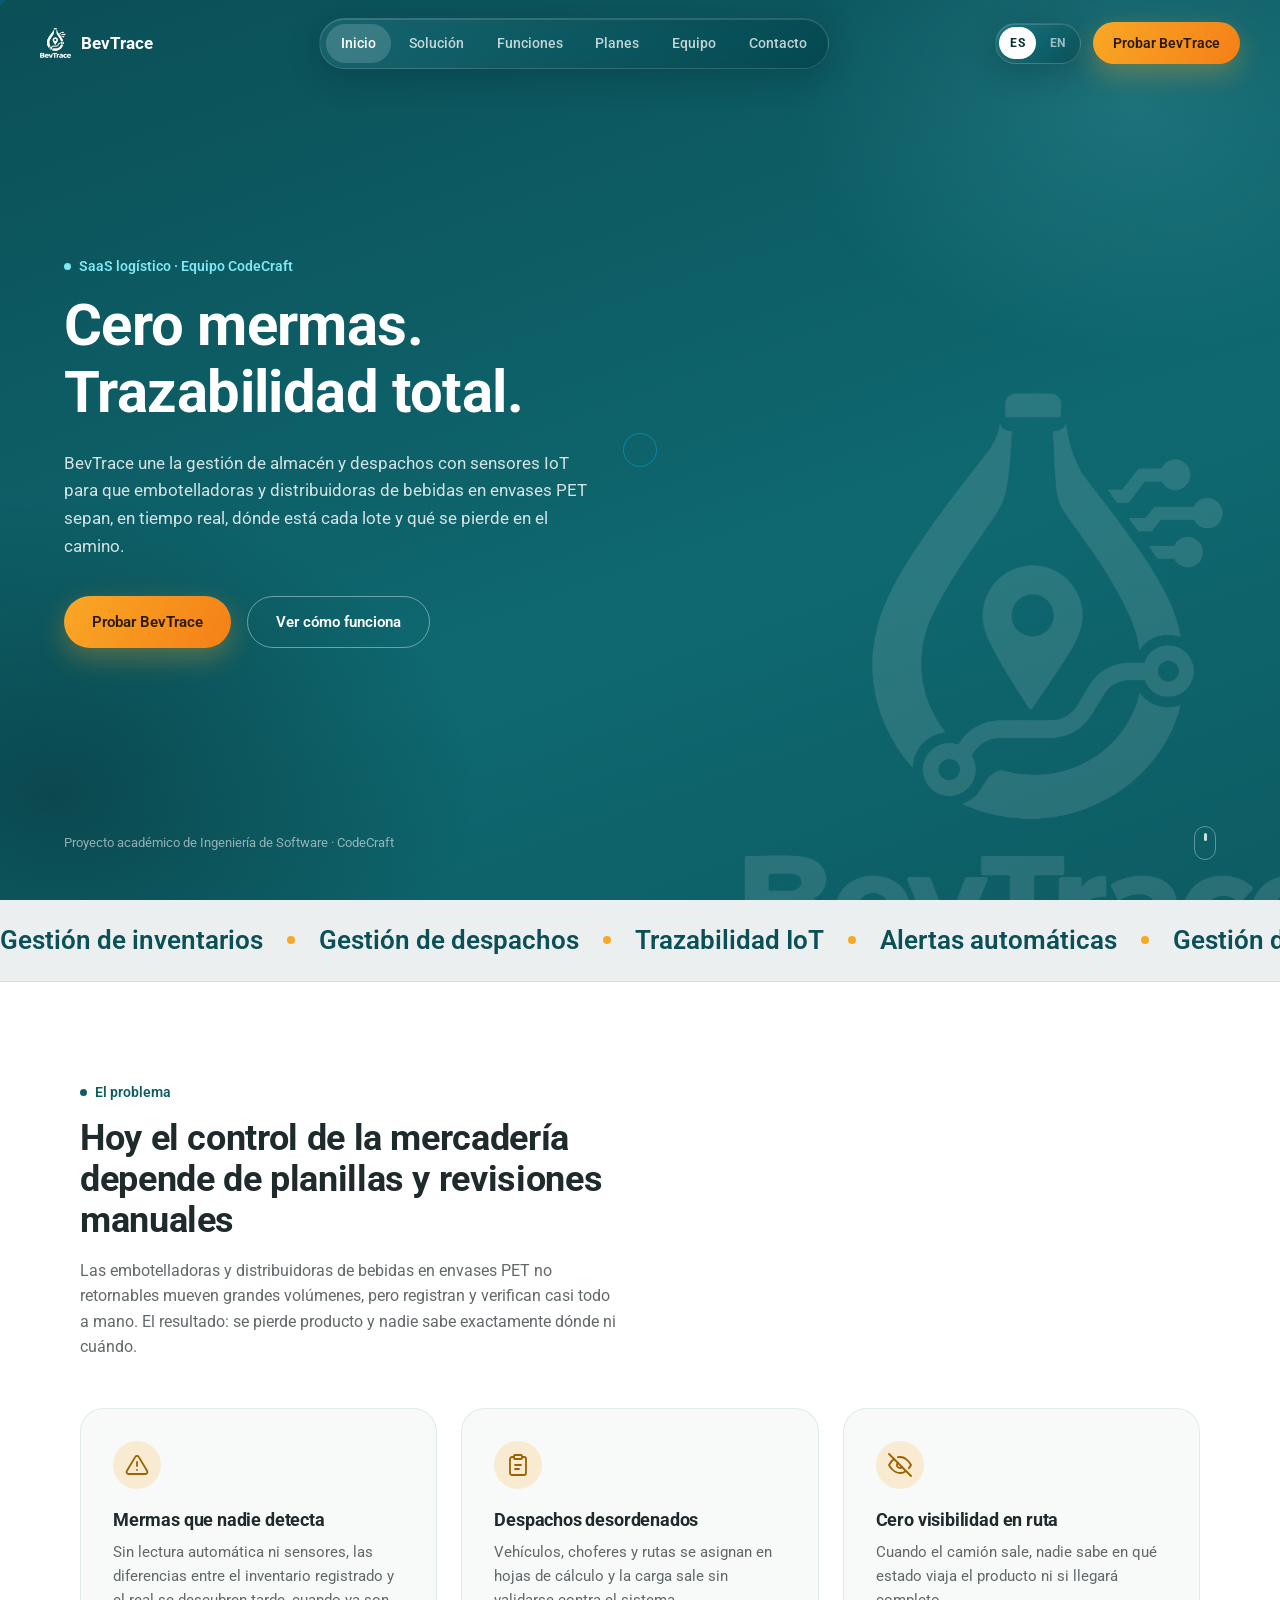
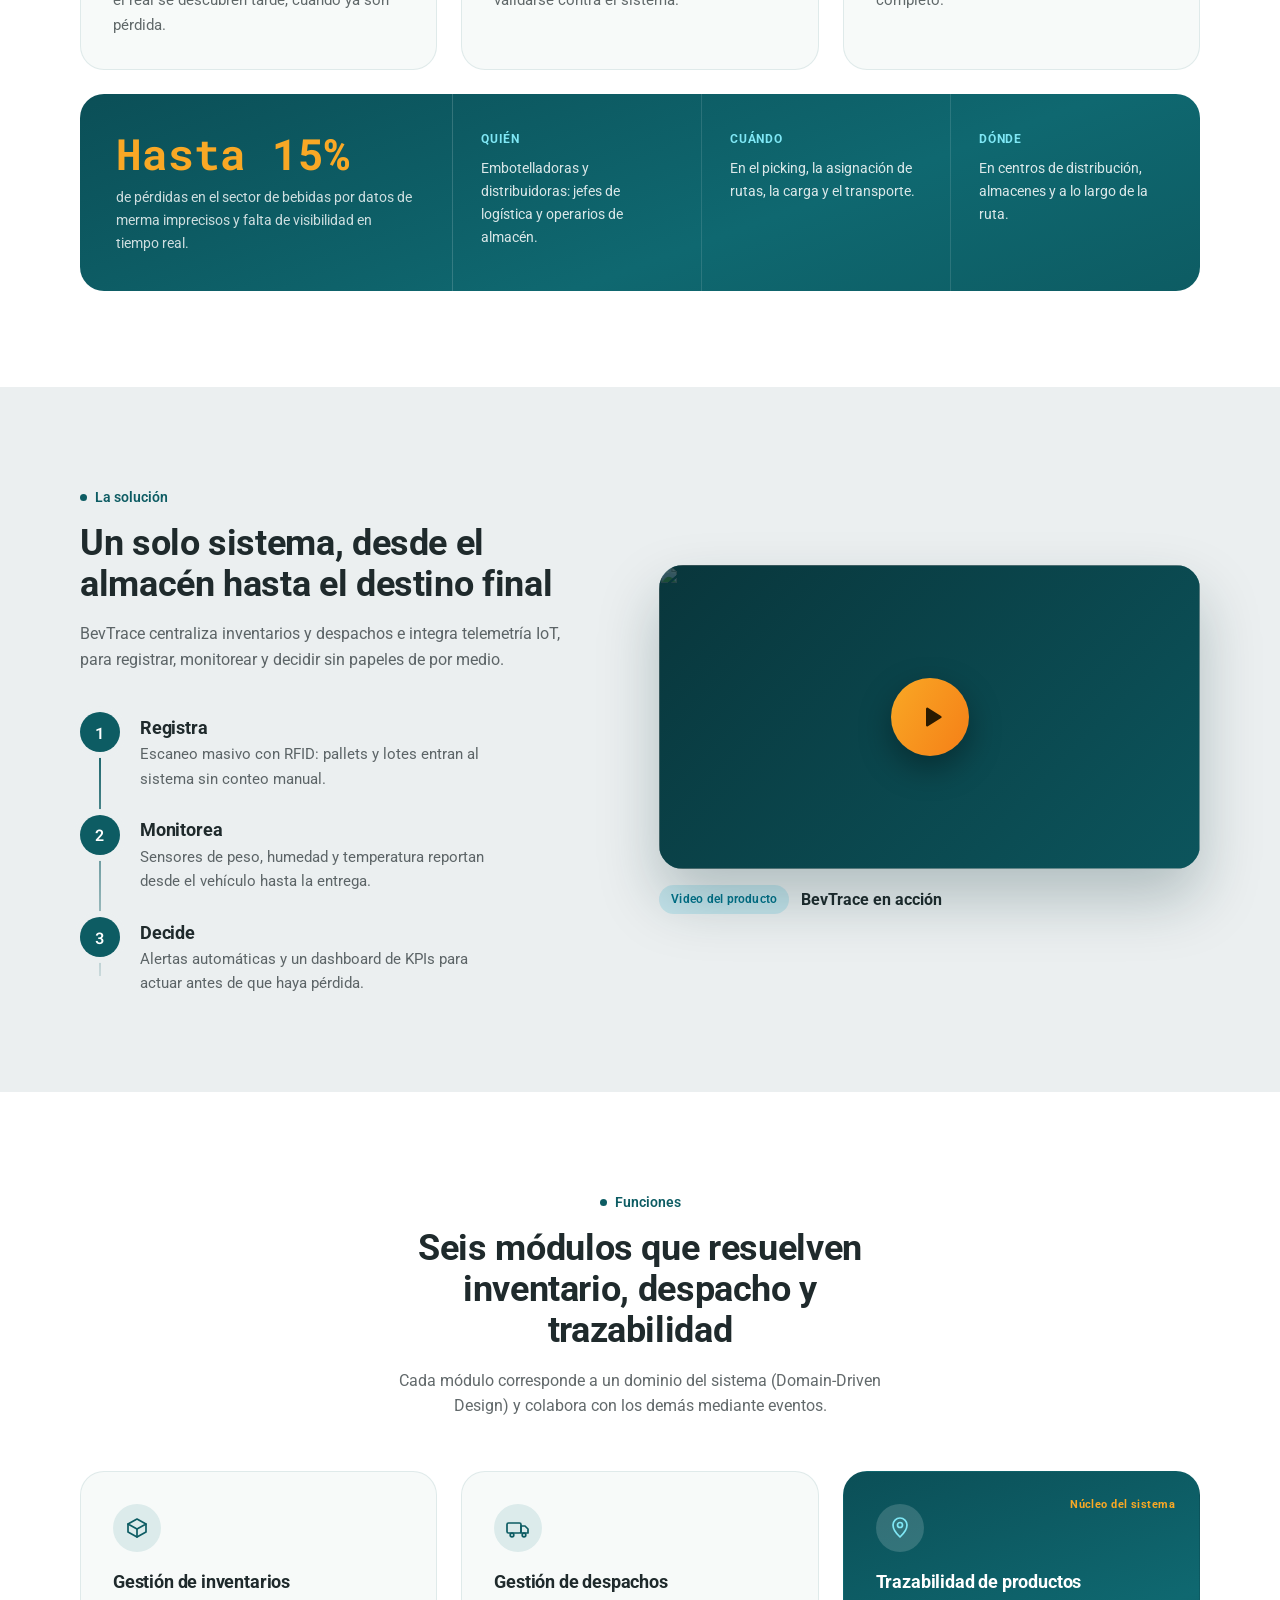
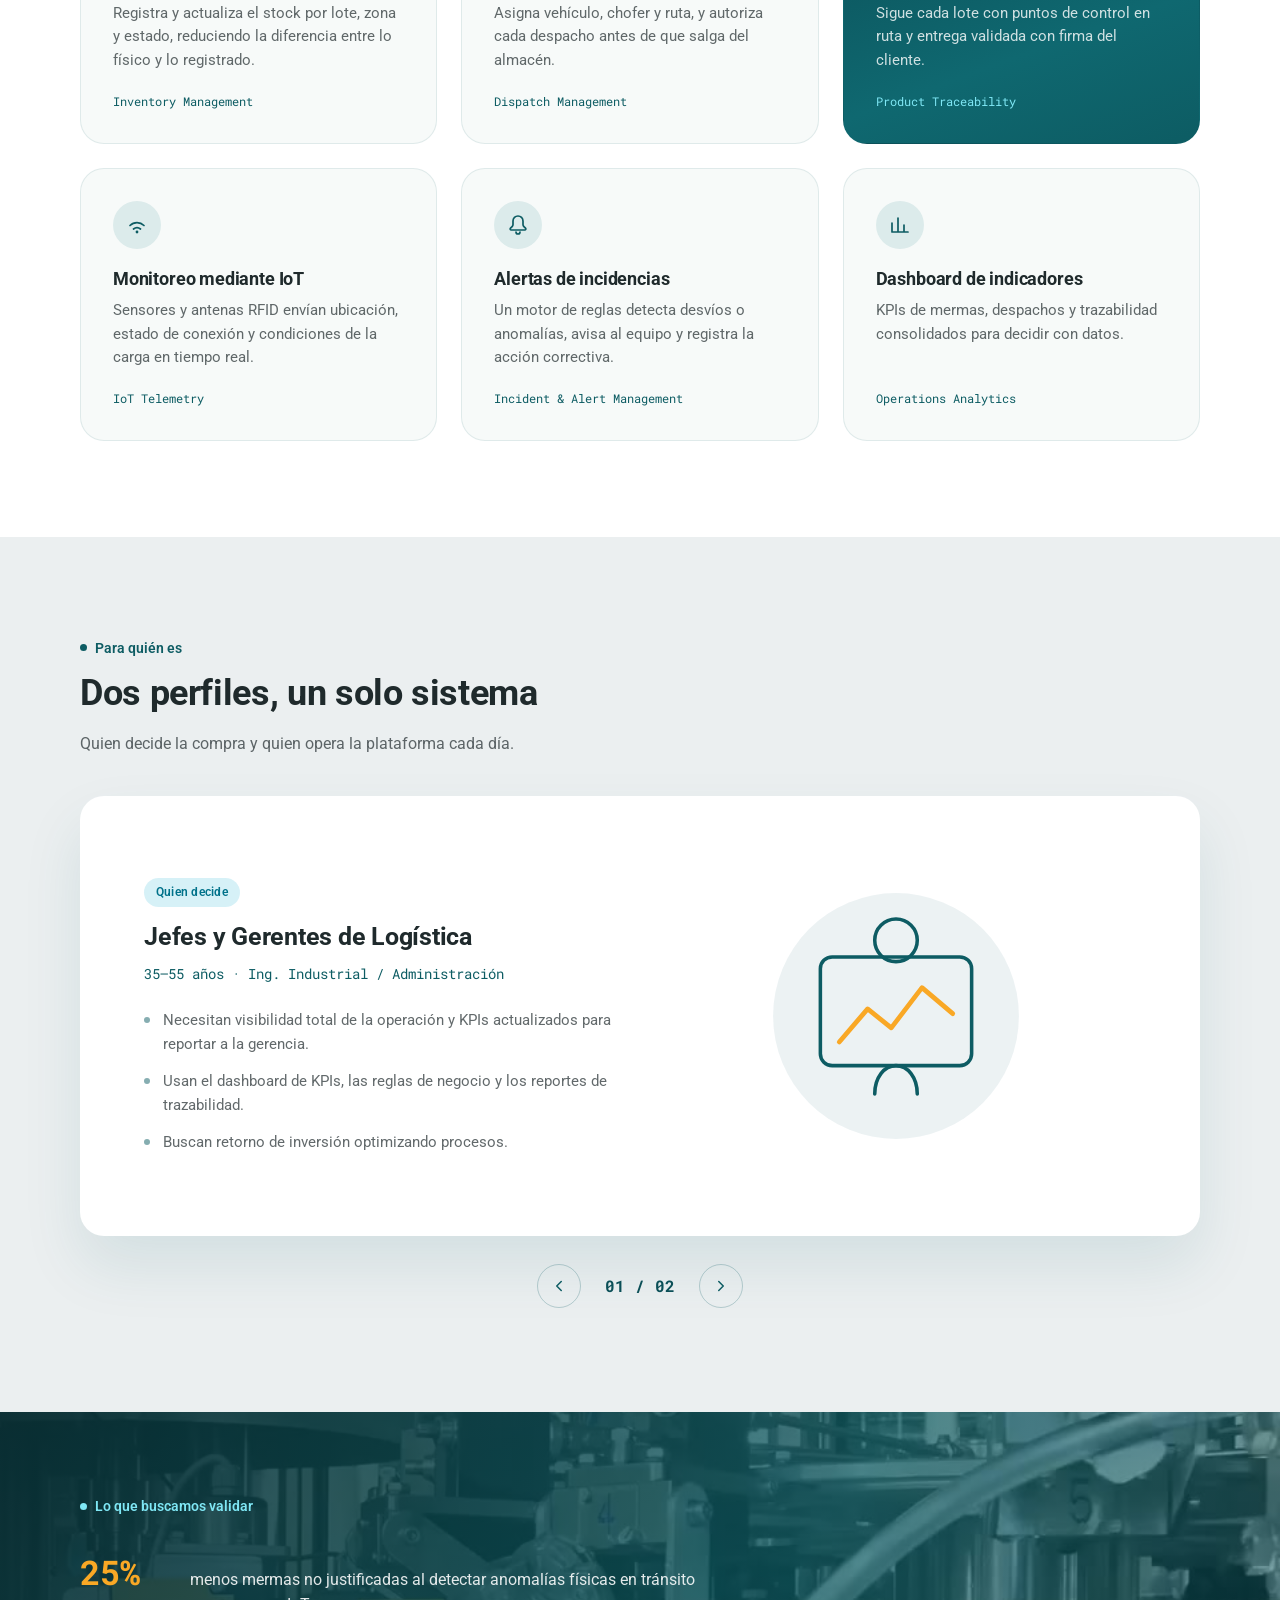
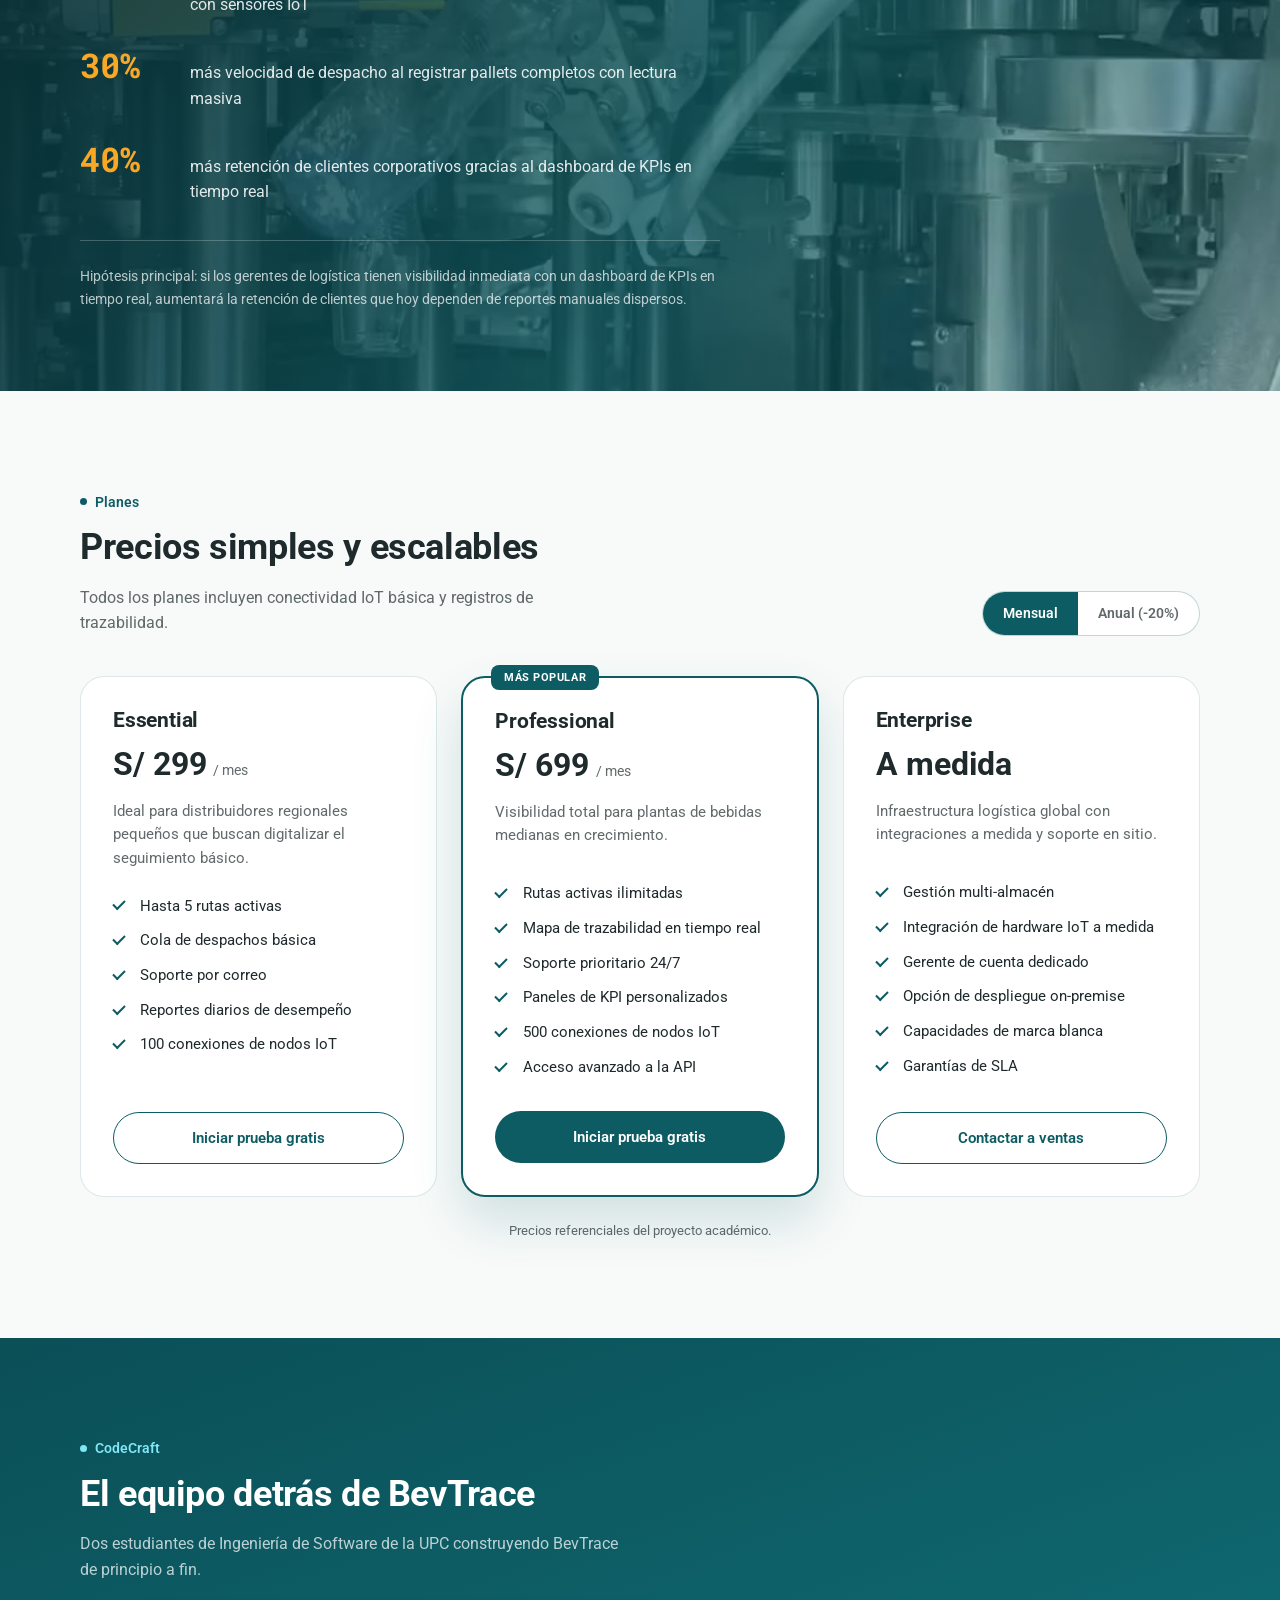
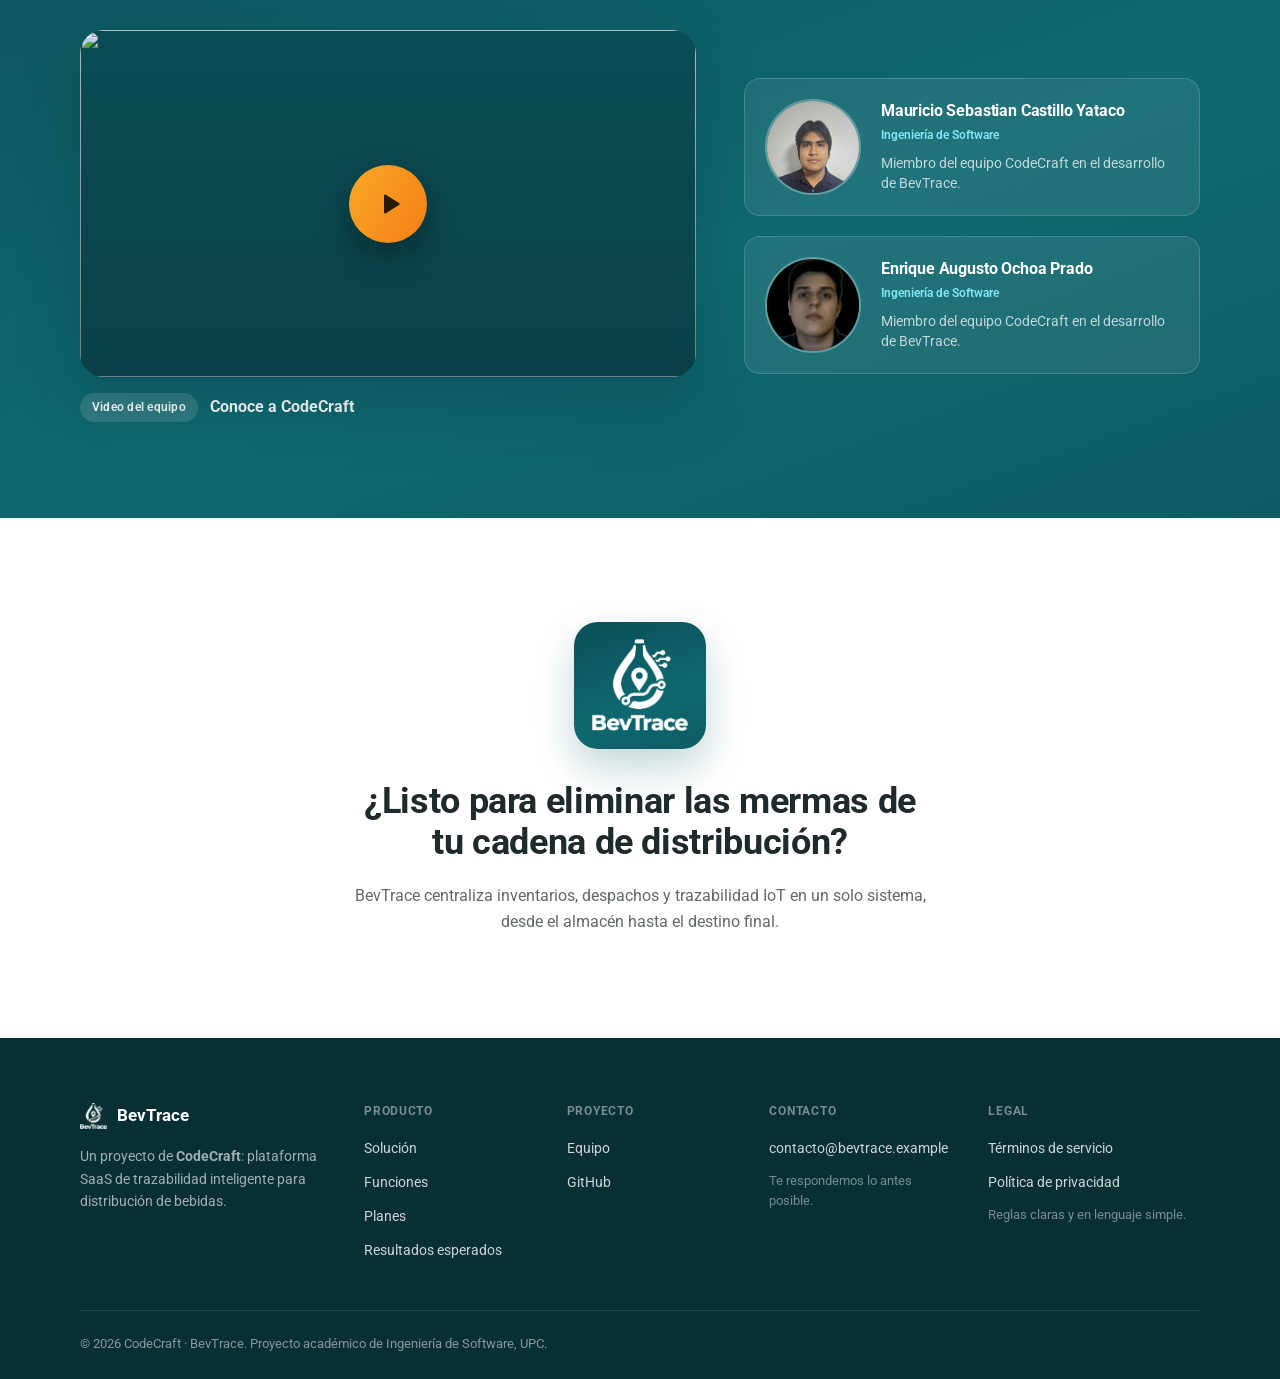
==== commit c4b89e49: "feat(index): Change video link and remove comment in index.html Updated video link in video card sec" ====
--- a/index.html
+++ b/index.html
@@ -194,10 +194,8 @@
       </ol>
     </div>
 
-    <!-- VIDEO 1 · SOBRE EL PRODUCTO
-         Para activarlo: pega el link o el ID de YouTube en data-video (ej. data-video="https://youtu.be/XXXXXXXXXXX") -->
     <figure class="video-card" data-reveal>
-      <div class="video-slot" data-video-slot data-video="https://www.youtube.com/watch?v=u31qwQUeGuM" data-video-title="BevTrace">
+      <div class="video-slot" data-video-slot data-video="https://youtu.be/_zAtXfpBqgs" data-video-title="BevTrace">
         <video class="video-slot__cover" autoplay muted loop playsinline poster="assets/videos/poster-office.jpg" aria-hidden="true">
           <source src="assets/videos/office-loop.mp4" type="video/mp4" />
         </video>
--- a/css/styles.css
+++ b/css/styles.css
@@ -1,38 +1,31 @@
 :root{
-  box-sizing:border-box;
-  padding-top:env(safe-area-inset-top,0px);
-  padding-bottom:env(safe-area-inset-bottom,0px);
-
   --color-petrol:#0D5C63;
-  --color-petrol-deep:#082F34;
+  --color-petrol-mid:#0F6870;
+  --color-petrol-deep:#0B4F57;
+  --color-petrol-ink:#082F34;
   --color-cyan:#00A8CC;
   --color-cyan-light:#7FE7F5;
-  --color-ink:#2B2B2B;
-  --color-ink-soft:rgba(43,43,43,0.68);
-  --color-paper:#F5F5F5;
+  --color-ink:#1F2A2C;
+  --color-ink-soft:rgba(31,42,44,0.70);
+  --color-bg-alt:#EBEFF0;
+  --color-bg-soft:#F7FAF9;
+  --color-tint:#DCEBEB;
   --color-white:#FFFFFF;
-
-  --color-success:#2E7D32;
   --color-warning:#F9A825;
   --color-error:#C62828;
 
   --petrol-soft:rgba(13,92,99,0.12);
   --cyan-soft:rgba(0,168,204,0.16);
 
-  --gradient-brand:linear-gradient(120deg,#0D5C63 0%,#00A8CC 100%);
-  --gradient-dark:linear-gradient(180deg,#082F34 0%,#0D5C63 58%,#0E7482 100%);
+  --gradient-dark:linear-gradient(160deg,#0B4F57 0%,#0F6870 62%,#0D5C63 100%);
   --gradient-warm:linear-gradient(120deg,#F9A825 0%,#F57F17 100%);
 
   --font-primary:'Roboto',-apple-system,'Segoe UI',Arial,sans-serif;
-  --font-mono:'Roboto Mono',ui-monospace,'SFMono-Regular',Menlo,monospace;
+  --font-mono:'Roboto Mono',ui-monospace,Menlo,monospace;
 
   --fs-display:clamp(2.4rem,5vw,3.6rem);
-  --fs-h1:clamp(2rem,3.6vw,2.5rem);
-  --fs-h2:clamp(1.75rem,2.4vw,2rem);
-  --fs-h3:clamp(1.25rem,1.6vw,1.5rem);
-  --fs-body:1rem;
+  --fs-h2:clamp(1.7rem,2.8vw,2.25rem);
   --fs-meta:0.875rem;
-  --fs-badge:0.75rem;
 
   --layout-max-width:78rem;
   --space-layout-x:clamp(1.25rem,5vw,5rem);
@@ -49,398 +42,355 @@
   --z-drawer:200;
   --z-cursor:300;
 
-  --glass-bg:rgba(255,255,255,0.08);
   --glass-border:rgba(255,255,255,0.16);
-  --glass-blur:20px;
-
-  --page-bg:#FFFFFF;
-}
-@media (prefers-color-scheme:dark){
-  :root:not([data-theme="light"]){ --page-bg:#0B1F22; }
-}
-:root[data-theme="dark"]{ --page-bg:#0B1F22; }
+}
 
 *,*::before,*::after{ box-sizing:border-box; margin:0; padding:0; }
-html{ scroll-behavior:smooth; scroll-padding-top:env(safe-area-inset-top,0px); }
-img{ max-width:100%; display:block; }
+html{ scroll-behavior:smooth; }
+img,video{ max-width:100%; display:block; }
 a{ text-decoration:none; color:inherit; }
 button{ font:inherit; background:none; border:none; cursor:pointer; color:inherit; }
-ul{ list-style:none; }
-body{
-  font-family:var(--font-primary);
-  font-size:var(--fs-body);
-  line-height:1.6;
-  color:var(--color-ink);
-  background:var(--page-bg);
-  overflow-x:hidden;
-}
-
-h1,h2,h3,h4{ font-family:var(--font-primary); line-height:1.15; letter-spacing:-0.01em; font-weight:700; color:var(--color-petrol-deep); }
+ul,ol{ list-style:none; }
+[hidden]{ display:none !important; }
+body{ font-family:var(--font-primary); font-size:1rem; line-height:1.6; color:var(--color-ink); background:var(--color-white); overflow-x:hidden; }
+
+h1,h2,h3,h4{ line-height:1.15; letter-spacing:-0.01em; font-weight:700; color:var(--color-ink); }
 p{ color:var(--color-ink-soft); }
+
+.container{ max-width:var(--layout-max-width); margin:0 auto; padding-inline:var(--space-layout-x); }
 
 .eyebrow{ display:inline-flex; align-items:center; gap:0.5rem; font-size:var(--fs-meta); font-weight:600; color:var(--color-petrol); }
 .eyebrow::before{ content:''; width:7px; height:7px; border-radius:50%; background:var(--color-petrol); }
 .eyebrow--light{ color:var(--color-cyan-light); }
 .eyebrow--light::before{ background:var(--color-cyan-light); }
 
-.section-title{ font-size:var(--fs-h2); font-weight:700; letter-spacing:-0.01em; color:var(--color-petrol-deep); }
-
-.badge{ display:inline-flex; align-items:center; padding:0.3rem 0.75rem; border-radius:var(--radius-pill); font-size:var(--fs-badge); font-weight:600; letter-spacing:0.02em; }
+.section-head{ max-width:60ch; }
+.section-head--center{ margin-inline:auto; text-align:center; }
+.section-head--center .eyebrow{ justify-content:center; }
+.section-title{ margin-top:0.9rem; font-size:var(--fs-h2); }
+.section-lede{ margin-top:1rem; }
+
+.badge{ display:inline-flex; align-items:center; padding:0.3rem 0.75rem; border-radius:var(--radius-pill); font-size:0.75rem; font-weight:600; letter-spacing:0.02em; }
 .badge--cyan{ background:var(--cyan-soft); color:#00728A; }
 .badge--petrol{ background:var(--petrol-soft); color:var(--color-petrol); }
-.badge--amber{ background:rgba(249,168,37,0.18); color:#8A5B00; }
-
-.container{ max-width:var(--layout-max-width); margin:0 auto; padding-inline:var(--space-layout-x); }
-
-.mono{ font-family:var(--font-mono); }
-
+.badge--glass{ background:rgba(255,255,255,0.14); color:var(--color-white); }
+
+.icon-bubble{ display:inline-flex; align-items:center; justify-content:center; width:48px; height:48px; border-radius:50%; background:var(--color-tint); color:var(--color-petrol); flex-shrink:0; }
+.icon-bubble svg{ width:24px; height:24px; }
+.icon-bubble--warn{ background:rgba(249,168,37,0.18); color:#9A6200; }
+
+/* ───────── Botones: 1 principal (naranja) + 1 secundario por grupo ───────── */
 .btn{
-  display:inline-flex; align-items:center; gap:0.6rem;
-  padding:0.85rem 1.6rem; border-radius:var(--radius-pill);
-  font-size:0.95rem; font-weight:600; white-space:nowrap;
-  transition:transform var(--transition-fast), box-shadow var(--transition-fast);
+  display:inline-flex; align-items:center; justify-content:center; gap:0.6rem;
+  min-height:52px; padding:0.8rem 1.75rem; border-radius:var(--radius-pill);
+  font-size:0.95rem; font-weight:600; white-space:nowrap; line-height:1.2;
+  transition:transform var(--transition-fast), box-shadow var(--transition-fast), background var(--transition-fast), color var(--transition-fast);
 }
 .btn:active{ transform:scale(0.97); }
-.btn--warm{ background:var(--gradient-warm); color:var(--color-petrol-deep); box-shadow:0 10px 30px rgba(249,168,37,0.35); }
-.btn--outline-light{ color:var(--color-white); border:1px solid rgba(255,255,255,0.35); }
-.btn--outline-dark{ color:var(--color-petrol-deep); border:1px solid rgba(13,33,73,0.18); }
-
+.btn--sm{ min-height:42px; padding:0.55rem 1.25rem; font-size:0.875rem; }
+.btn--block{ width:100%; }
+.btn--primary{ background:var(--gradient-warm); color:#2A1A00; box-shadow:0 10px 28px rgba(249,168,37,0.32); }
+.btn--primary:hover{ box-shadow:0 14px 34px rgba(249,168,37,0.45); }
+.btn--ghost-light{ color:var(--color-white); border:1px solid rgba(255,255,255,0.4); }
+.btn--ghost-light:hover{ background:rgba(255,255,255,0.12); }
+.btn--ghost-dark{ color:var(--color-petrol); border:1px solid rgba(13,92,99,0.35); }
+.btn--ghost-dark:hover{ background:var(--petrol-soft); }
+.btn--teal{ background:var(--color-petrol); color:var(--color-white); }
+.btn--teal:hover{ background:var(--color-petrol-deep); }
+.btn--outline-teal{ color:var(--color-petrol); border:1px solid var(--color-petrol); background:var(--color-white); }
+.btn--outline-teal:hover{ background:var(--color-petrol); color:var(--color-white); }
+
+.cta-group{ display:flex; flex-wrap:wrap; align-items:center; gap:1rem; margin-top:2.25rem; }
+.cta-group--center{ justify-content:center; }
 .magnetic-target{ display:inline-flex; will-change:transform; }
 
 [data-reveal]{ opacity:0; transform:translateY(26px); transition:opacity 900ms cubic-bezier(.16,1,.3,1), transform 900ms cubic-bezier(.16,1,.3,1); }
 [data-reveal].is-visible{ opacity:1; transform:translateY(0); }
 
 @media (hover:hover) and (pointer:fine){
-  body{ cursor:none; }
-  .cursor-dot{
-    position:fixed; top:0; left:0; width:10px; height:10px; border-radius:50%;
-    background:var(--color-cyan); pointer-events:none; z-index:var(--z-cursor);
-    transform:translate(-50%,-50%); transition:opacity 200ms ease; mix-blend-mode:difference;
-  }
-  .cursor-ring{
-    position:fixed; top:0; left:0; width:34px; height:34px; border-radius:50%;
-    border:1.5px solid rgba(0,168,204,0.55); pointer-events:none; z-index:var(--z-cursor);
-    transform:translate(-50%,-50%);
-    transition:width 220ms ease, height 220ms ease, border-color 220ms ease, opacity 200ms ease, background 220ms ease;
-  }
+  body.has-custom-cursor,body.has-custom-cursor a,body.has-custom-cursor button{ cursor:none; }
+  .cursor-dot{ position:fixed; top:0; left:0; width:10px; height:10px; border-radius:50%; background:var(--color-cyan); pointer-events:none; z-index:var(--z-cursor); transform:translate(-50%,-50%); mix-blend-mode:difference; }
+  .cursor-ring{ position:fixed; top:0; left:0; width:34px; height:34px; border-radius:50%; border:1.5px solid rgba(0,168,204,0.55); pointer-events:none; z-index:var(--z-cursor); transform:translate(-50%,-50%); transition:width 220ms ease, height 220ms ease, border-color 220ms ease, background 220ms ease; }
   .cursor-ring--active{ width:54px; height:54px; background:rgba(0,168,204,0.1); border-color:rgba(0,168,204,0.85); }
 }
-@media (hover:none), (pointer:coarse){ .cursor-dot,.cursor-ring{ display:none; } }
+@media (hover:none),(pointer:coarse){ .cursor-dot,.cursor-ring{ display:none; } }
 
 .liquid-glass{
   position:relative; overflow:hidden; isolation:isolate;
-  border:1px solid var(--glass-border-color, var(--glass-border));
-  background:linear-gradient(135deg, var(--glass-highlight-color, rgba(255,255,255,0.10)), var(--glass-tint-color, rgba(255,255,255,0.04)));
+  border:1px solid rgba(255,255,255,0.14);
+  background:linear-gradient(135deg, rgba(255,255,255,0.08), rgba(8,47,52,0.45));
   box-shadow:inset 0 1px 0 rgba(255,255,255,0.14), 0 8px 32px rgba(4,20,25,0.22);
-  backdrop-filter:blur(var(--glass-blur,20px)) saturate(140%);
-  -webkit-backdrop-filter:blur(var(--glass-blur,20px)) saturate(140%);
-}
-.liquid-glass::before{
-  content:''; position:absolute; inset:0; z-index:-1;
-  background:radial-gradient(circle at var(--glass-x,50%) var(--glass-y,50%), rgba(255,255,255,0.22), transparent 42%);
-  opacity:0; transition:opacity var(--transition-normal);
-}
+  backdrop-filter:blur(16px) saturate(140%); -webkit-backdrop-filter:blur(16px) saturate(140%);
+}
+.liquid-glass::before{ content:''; position:absolute; inset:0; z-index:-1; background:radial-gradient(circle at var(--glass-x,50%) var(--glass-y,50%), rgba(255,255,255,0.22), transparent 42%); opacity:0; transition:opacity var(--transition-normal); }
 .liquid-glass:hover::before{ opacity:1; }
-.liquid-glass--deep{ --glass-tint-color:rgba(8,47,52,0.45); --glass-highlight-color:rgba(255,255,255,0.08); --glass-border-color:rgba(255,255,255,0.14); --glass-blur:16px; }
-.liquid-glass--cyan{ --glass-tint-color:rgba(0,168,204,0.45); --glass-highlight-color:rgba(255,255,255,0.18); --glass-border-color:rgba(255,255,255,0.24); }
-
-.site-header{
-  position:fixed; top:env(safe-area-inset-top,0px); left:0; right:0; z-index:var(--z-header);
-  padding:1.25rem clamp(1rem,4vw,2.5rem); transition:padding var(--transition-normal);
-}
-.site-header.is-scrolled{ padding:0.75rem clamp(1rem,4vw,2.5rem); }
+
+/* ───────── Header ───────── */
+.site-header{ position:fixed; top:0; left:0; right:0; z-index:var(--z-header); padding:1.1rem clamp(1rem,4vw,2.5rem); transition:padding var(--transition-normal), background var(--transition-normal), box-shadow var(--transition-normal); }
+.site-header.is-scrolled{ padding:0.7rem clamp(1rem,4vw,2.5rem); background:rgba(8,47,52,0.82); backdrop-filter:blur(14px); -webkit-backdrop-filter:blur(14px); box-shadow:0 6px 24px rgba(4,20,25,0.18); }
 .site-header__inner{ max-width:var(--layout-max-width); margin:0 auto; display:flex; align-items:center; justify-content:space-between; gap:1rem; }
 .site-header__brand{ display:flex; align-items:center; gap:0.6rem; }
 .site-header__mark{ height:30px; width:auto; }
-.site-header__wordmark{ font-size:1.05rem; font-weight:700; color:var(--color-white); letter-spacing:-0.01em; }
-
-.site-header__nav{ display:flex; align-items:center; gap:0.25rem; padding:0.4rem; border-radius:var(--radius-pill); }
-.site-header__link{
-  padding:0.55rem 1rem; border-radius:var(--radius-pill); font-size:0.875rem; font-weight:500;
-  color:rgba(255,255,255,0.72); transition:color var(--transition-fast), background var(--transition-fast); white-space:nowrap;
-}
-.site-header__link:hover, .site-header__link--active{ color:var(--color-white); background:rgba(255,255,255,0.14); }
+.site-header__wordmark{ font-size:1.05rem; font-weight:700; color:var(--color-white); }
+.site-header__nav{ display:flex; align-items:center; gap:0.15rem; padding:0.35rem; border-radius:var(--radius-pill); }
+.site-header__link{ padding:0.5rem 0.95rem; border-radius:var(--radius-pill); font-size:0.875rem; font-weight:500; color:rgba(255,255,255,0.75); transition:color var(--transition-fast), background var(--transition-fast); white-space:nowrap; }
+.site-header__link:hover,.site-header__link--active{ color:var(--color-white); background:rgba(255,255,255,0.16); }
 .site-header__right{ display:flex; align-items:center; gap:0.75rem; }
-.site-header__cta{ padding:0.65rem 1.3rem; border-radius:var(--radius-pill); font-size:0.875rem; font-weight:600; color:var(--color-petrol-deep); }
 
 .lang-switch{ display:flex; align-items:center; padding:0.2rem; border-radius:var(--radius-pill); gap:0.15rem; }
-.lang-switch__option{ padding:0.4rem 0.7rem; border-radius:var(--radius-pill); font-size:0.75rem; font-weight:700; letter-spacing:0.03em; color:rgba(255,255,255,0.55); transition:background var(--transition-fast), color var(--transition-fast); }
-.lang-switch__option.is-active{ background:var(--color-white); color:var(--color-petrol-deep); }
+.lang-switch__option{ padding:0.4rem 0.7rem; border-radius:var(--radius-pill); font-size:0.75rem; font-weight:700; letter-spacing:0.03em; color:rgba(255,255,255,0.6); transition:background var(--transition-fast), color var(--transition-fast); }
+.lang-switch__option.is-active{ background:var(--color-white); color:var(--color-petrol-ink); }
 .lang-switch--drawer{ align-self:flex-start; background:rgba(255,255,255,0.08); border:1px solid rgba(255,255,255,0.16); }
 
 .site-header__burger{ display:none; width:42px; height:42px; border-radius:50%; align-items:center; justify-content:center; flex-direction:column; gap:5px; }
 .site-header__burger span{ width:16px; height:1.5px; background:var(--color-white); border-radius:2px; }
 
-.drawer-backdrop{
-  position:fixed; inset:0; background:rgba(8,47,52,0.55); backdrop-filter:blur(6px);
-  opacity:0; pointer-events:none; transition:opacity var(--transition-normal); z-index:var(--z-drawer);
-}
+.drawer-backdrop{ position:fixed; inset:0; background:rgba(8,47,52,0.55); backdrop-filter:blur(6px); opacity:0; pointer-events:none; transition:opacity var(--transition-normal); z-index:var(--z-drawer); }
 .drawer-backdrop.is-open{ opacity:1; pointer-events:auto; }
-.drawer{
-  position:fixed; top:0; right:0; bottom:0; width:min(86vw,360px); background:var(--gradient-dark);
-  z-index:calc(var(--z-drawer) + 1); padding:calc(2rem + env(safe-area-inset-top,0px)) 1.75rem 2rem;
-  transform:translateX(100%); transition:transform var(--transition-normal);
-  display:flex; flex-direction:column; gap:1.5rem;
-}
+.drawer{ position:fixed; top:0; right:0; bottom:0; width:min(86vw,360px); background:var(--gradient-dark); z-index:calc(var(--z-drawer) + 1); padding:2rem 1.75rem; transform:translateX(100%); transition:transform var(--transition-normal); display:flex; flex-direction:column; gap:1.5rem; }
 .drawer.is-open{ transform:translateX(0); }
 .drawer__close{ align-self:flex-end; width:38px; height:38px; border-radius:50%; border:1px solid rgba(255,255,255,0.2); color:var(--color-white); font-size:1.25rem; }
-.drawer__links{ display:flex; flex-direction:column; gap:1.1rem; }
-.drawer__links a{ color:var(--color-white); font-size:1.4rem; font-weight:600; }
-
-.hero{
-  position:relative; min-height:100svh; display:flex; flex-direction:column; justify-content:center;
-  padding:8rem clamp(1.25rem,5vw,5rem) 8rem; background:var(--gradient-dark); overflow:hidden; isolation:isolate;
-}
-.hero__bg{
-  position:absolute; inset:-10%; z-index:-2;
-  background:radial-gradient(38% 40% at 82% 18%, rgba(0,168,204,0.38), transparent 60%),
-             radial-gradient(45% 45% at 12% 82%, rgba(13,92,99,0.55), transparent 60%);
-  will-change:transform;
-}
+.drawer__links{ display:flex; flex-direction:column; gap:1rem; }
+.drawer__links a{ color:var(--color-white); font-size:1.35rem; font-weight:600; }
+.drawer .btn{ margin-top:auto; }
+
+/* ───────── Hero ───────── */
+.hero{ position:relative; min-height:100svh; display:flex; flex-direction:column; justify-content:center; padding:8rem var(--space-layout-x) 8rem; background:var(--gradient-dark); overflow:hidden; isolation:isolate; }
+.hero__bg{ position:absolute; inset:-10%; z-index:-2; background:radial-gradient(38% 40% at 82% 18%, rgba(127,231,245,0.14), transparent 60%), radial-gradient(45% 45% at 12% 82%, rgba(8,47,52,0.55), transparent 60%); will-change:transform; }
 .hero__mark{ position:absolute; right:-4%; bottom:-6%; width:min(46vw,620px); opacity:0.12; z-index:-1; will-change:transform; }
 .hero__content{ max-width:760px; position:relative; z-index:2; }
-.hero__title{ font-size:var(--fs-display); color:var(--color-white); margin-top:1rem; font-weight:700; }
-.hero__subtitle{ margin-top:1.5rem; max-width:48ch; font-size:1.05rem; color:rgba(255,255,255,0.8); }
-.hero__actions{ display:flex; flex-wrap:wrap; gap:1rem; margin-top:2.25rem; }
-.hero__meta{
-  position:absolute; left:clamp(1.25rem,5vw,5rem); right:clamp(1.25rem,5vw,5rem); bottom:3.5rem;
-  display:flex; align-items:center; justify-content:space-between; color:rgba(255,255,255,0.55); font-size:0.8rem; z-index:2;
-}
+.hero__title{ font-size:var(--fs-display); color:var(--color-white); margin-top:1rem; }
+.hero__subtitle{ margin-top:1.5rem; max-width:54ch; font-size:1.08rem; color:rgba(255,255,255,0.82); }
+.hero .cta-group{ margin-top:2.25rem; }
+.hero__meta{ position:absolute; left:var(--space-layout-x); right:var(--space-layout-x); bottom:2.5rem; display:flex; align-items:center; justify-content:space-between; color:rgba(255,255,255,0.55); font-size:0.8rem; z-index:2; }
 .hero__scroll-cue{ width:22px; height:34px; border-radius:12px; border:1px solid rgba(255,255,255,0.35); display:flex; justify-content:center; padding-top:6px; }
 .hero__scroll-cue span{ width:3px; height:8px; border-radius:2px; background:rgba(255,255,255,0.8); animation:scroll-cue 1.8s ease infinite; }
 @keyframes scroll-cue{ 0%{ transform:translateY(0); opacity:1; } 70%{ transform:translateY(10px); opacity:0; } 100%{ transform:translateY(0); opacity:0; } }
-.hero__transition{
-  position:absolute; left:0; right:0; bottom:0; height:220px; z-index:1; pointer-events:none;
-  background:linear-gradient(180deg, rgba(6,26,29,0) 0%, rgba(6,26,29,0.55) 70%, rgba(6,26,29,0.85) 100%);
-}
-
-.intro__wave{ position:absolute; top:-1px; left:0; width:100%; height:90px; display:block; filter:drop-shadow(0 -18px 26px rgba(6,26,29,0.35)); }
-.intro{ position:relative; z-index:2; padding:7rem 0 4rem; background:linear-gradient(180deg, #E4F6F5 0%, var(--color-paper) 100%); }
-.intro__glow{
-  position:absolute; top:-20%; left:50%; transform:translateX(-50%); width:60vw; height:60vw; max-width:700px; max-height:700px;
-  background:radial-gradient(circle, rgba(0,168,204,0.14), transparent 70%); z-index:0;
-}
-.intro__container{ position:relative; z-index:1; text-align:center; }
-.intro__title{ max-width:48ch; margin:1rem auto 0; font-size:var(--fs-h1); }
-
-.marquee{ margin-top:3.5rem; border-top:1px solid rgba(13,92,99,0.14); border-bottom:1px solid rgba(13,92,99,0.14); padding:1.5rem 0; overflow:hidden; position:relative; z-index:1; }
-.marquee__track{ display:flex; width:max-content; animation:marquee-scroll 26s linear infinite; }
+
+.marquee{ background:var(--color-bg-alt); border-bottom:1px solid rgba(13,92,99,0.12); padding:1.25rem 0; overflow:hidden; }
+.marquee__track{ display:flex; width:max-content; animation:marquee-scroll 28s linear infinite; }
 .marquee__group{ display:flex; align-items:center; gap:1.5rem; padding-right:1.5rem; white-space:nowrap; }
-.marquee__group span{ font-size:clamp(1.4rem,3vw,2.1rem); font-weight:600; color:var(--color-petrol-deep); }
-.marquee__dot{ width:9px; height:9px; border-radius:50%; background:var(--color-cyan); flex-shrink:0; }
+.marquee__group span{ font-size:clamp(1.1rem,2.2vw,1.6rem); font-weight:600; color:var(--color-petrol-deep); }
+.marquee__dot{ width:8px; height:8px; border-radius:50%; background:var(--color-warning); flex-shrink:0; }
 @keyframes marquee-scroll{ from{ transform:translateX(0); } to{ transform:translateX(-50%); } }
 
-.problem{ background:var(--color-white); padding:6rem 0; }
-.problem__layout{ display:grid; grid-template-columns:0.9fr 1.1fr; gap:clamp(2rem,5vw,5rem); align-items:start; }
-.problem__title{ margin-top:1rem; }
-.problem__description{ margin-top:1.25rem; max-width:46ch; }
-.problem__actions{ margin-top:2rem; }
-.accordion{ display:flex; flex-direction:column; border-top:1px solid rgba(13,92,99,0.14); }
-.accordion__item{ border-bottom:1px solid rgba(13,92,99,0.14); }
-.accordion__trigger{ width:100%; display:flex; align-items:center; justify-content:space-between; padding:1.35rem 0.25rem; font-size:1.02rem; font-weight:600; color:var(--color-petrol-deep); text-align:left; }
-.accordion__icon{ position:relative; width:18px; height:18px; flex-shrink:0; }
-.accordion__icon::before,.accordion__icon::after{ content:''; position:absolute; background:var(--color-petrol-deep); border-radius:2px; transition:transform var(--transition-fast); }
-.accordion__icon::before{ width:100%; height:2px; top:8px; left:0; }
-.accordion__icon::after{ width:2px; height:100%; left:8px; top:0; }
-.accordion__item--active .accordion__icon::after{ transform:rotate(90deg); opacity:0; }
-.accordion__body{ display:grid; grid-template-rows:0fr; transition:grid-template-rows var(--transition-normal); }
-.accordion__body p{ grid-row:1 / -1; overflow:hidden; padding-right:1.5rem; padding-bottom:0; font-size:0.95rem; }
-.accordion__item--active .accordion__body{ grid-template-rows:1fr; }
-.accordion__item--active .accordion__body p{ padding-bottom:1.35rem; }
-
-.solution{ padding:2rem 0 6rem; background:var(--color-white); }
-.solution__card{ background:var(--gradient-dark); border-radius:var(--radius-lg); padding:clamp(2.25rem,5vw,4rem); color:var(--color-white); position:relative; overflow:hidden; }
-.solution__card::before{ content:''; position:absolute; inset:0; background:radial-gradient(45% 60% at 90% 0%, rgba(0,168,204,0.35), transparent 60%); }
-.solution__statement{ position:relative; margin-top:1.25rem; font-size:clamp(1.3rem,2.6vw,1.85rem); line-height:1.4; color:var(--color-white); max-width:56ch; font-weight:500; }
-.solution__metrics{ position:relative; display:grid; grid-template-columns:repeat(3,1fr); gap:1.75rem; margin-top:3rem; padding-top:2.25rem; border-top:1px solid rgba(255,255,255,0.16); }
-.solution__metric{ display:flex; flex-direction:column; gap:0.4rem; }
-.solution__metric strong{ font-family:var(--font-mono); font-size:clamp(1.75rem,3vw,2.4rem); color:var(--color-cyan-light); }
-.solution__metric span{ font-size:0.875rem; color:rgba(255,255,255,0.72); max-width:26ch; }
-
-.features{ padding:6rem 0; background:var(--color-paper); overflow:hidden; }
-.features__head{ max-width:44ch; }
-.features__head h2{ margin-top:1rem; }
-.feature-slider{ margin-top:3.5rem; }
-.feature-slider__track{ display:flex; gap:1.25rem; padding:0.5rem clamp(1.25rem,5vw,5rem) 1rem; overflow-x:auto; scroll-snap-type:x mandatory; scrollbar-width:none; cursor:grab; user-select:none; }
-.feature-slider__track::-webkit-scrollbar{ display:none; }
-.feature-slider__track.is-dragging{ cursor:grabbing; }
-.feature-slide{
-  flex:0 0 min(300px,78vw); scroll-snap-align:center; border-radius:var(--radius-lg); padding:2.25rem 2rem;
-  background:var(--color-white); border:1px solid rgba(13,92,99,0.1);
-  transition:background var(--transition-normal), color var(--transition-normal), transform var(--transition-normal), box-shadow var(--transition-normal);
-  color:var(--color-petrol-deep);
-}
-.feature-slide__icon{ display:inline-flex; align-items:center; justify-content:center; width:52px; height:52px; border-radius:50%; background:var(--cyan-soft); color:var(--color-cyan); transition:background var(--transition-normal), color var(--transition-normal); }
-.feature-slide__icon svg{ width:26px; height:26px; }
-.feature-slide h3{ margin-top:1.25rem; font-size:1.12rem; }
-.feature-slide p{ margin-top:0.65rem; font-size:0.9rem; color:var(--color-ink-soft); transition:color var(--transition-normal); }
-.feature-slide.is-active{ background:var(--gradient-dark); color:var(--color-white); transform:translateY(-10px) scale(1.03); box-shadow:0 24px 50px rgba(8,47,52,0.3); }
-.feature-slide.is-active .feature-slide__icon{ background:rgba(255,255,255,0.16); color:var(--color-cyan-light); }
-.feature-slide.is-active h3{ color:var(--color-white); }
-.feature-slide.is-active p{ color:rgba(255,255,255,0.8); }
-.feature-slider__controls{ display:flex; align-items:center; justify-content:center; gap:1.5rem; margin-top:2rem; }
-.feature-slider__arrow{ width:44px; height:44px; border-radius:50%; border:1px solid rgba(13,92,99,0.18); display:flex; align-items:center; justify-content:center; color:var(--color-petrol-deep); transition:background var(--transition-fast), color var(--transition-fast), border-color var(--transition-fast); }
-.feature-slider__arrow svg{ width:18px; height:18px; }
-.feature-slider__arrow:hover{ background:var(--color-petrol-deep); color:var(--color-white); border-color:var(--color-petrol-deep); }
-.feature-slider__dots{ display:flex; gap:0.5rem; }
-.feature-slider__dots button{ width:8px; height:8px; border-radius:50%; background:rgba(13,92,99,0.2); transition:background var(--transition-fast), width var(--transition-fast); }
-.feature-slider__dots button.is-active{ background:var(--color-cyan); width:22px; border-radius:5px; }
-
-.outcomes{ background:var(--color-white); }
-.outcomes__banner{ position:relative; min-height:480px; display:flex; align-items:center; overflow:hidden; }
-.outcomes__video{ position:absolute; inset:0; width:100%; height:100%; object-fit:cover; z-index:0; }
-.outcomes__banner-overlay{ position:absolute; inset:0; background:linear-gradient(120deg, rgba(8,47,52,0.92) 0%, rgba(13,92,99,0.7) 55%, rgba(13,92,99,0.35) 100%); z-index:1; }
-.outcomes__banner-content{ position:relative; z-index:2; padding-block:4rem; }
-.outcomes__metrics{ margin-top:1.75rem; display:flex; flex-direction:column; gap:1.5rem; max-width:600px; }
-.outcomes__metric{ display:flex; align-items:baseline; gap:1.25rem; }
-.outcomes__metric strong{ font-family:var(--font-mono); font-size:2.1rem; color:var(--color-cyan-light); min-width:4.5ch; }
-.outcomes__metric span{ font-size:0.95rem; color:rgba(255,255,255,0.85); }
-.outcomes__recommendation{ padding:6rem 0; display:grid; grid-template-columns:0.9fr 1.1fr; gap:clamp(2rem,5vw,4rem); align-items:center; }
-.outcomes__rec-media{ border-radius:var(--radius-lg); overflow:hidden; aspect-ratio:4/5; box-shadow:0 30px 60px rgba(8,47,52,0.2); }
-.outcomes__video--rounded{ position:static; height:100%; }
-.outcomes__rec-content h3{ margin-top:1rem; font-size:var(--fs-h2); }
-.outcomes__rec-content p{ margin-top:1rem; max-width:48ch; }
-.outcomes__rec-content .btn{ margin-top:1.75rem; }
-
-.product-preview{ padding:6rem 0 7rem; background:var(--gradient-dark); text-align:center; position:relative; overflow:hidden; }
-.product-preview::before{ content:''; position:absolute; inset:0; background:radial-gradient(40% 50% at 50% 0%, rgba(0,168,204,0.28), transparent 65%); }
-.product-preview__inner{ position:relative; max-width:640px; margin:0 auto; }
-.product-preview__logo{ height:44px; width:auto; margin:0 auto 1.75rem; opacity:0.96; }
-.product-preview h2{ color:var(--color-white); font-size:var(--fs-h1); }
-.product-preview p{ margin-top:1rem; color:rgba(255,255,255,0.75); max-width:48ch; margin-inline:auto; }
-.product-preview__mockup{ margin-top:2.75rem; border-radius:var(--radius-lg); border:1px dashed rgba(255,255,255,0.3); background:rgba(255,255,255,0.05); overflow:hidden; }
-.product-preview__mockup-bar{ display:flex; gap:0.4rem; padding:0.9rem 1.25rem; border-bottom:1px solid rgba(255,255,255,0.12); }
-.product-preview__mockup-bar span{ width:9px; height:9px; border-radius:50%; background:rgba(255,255,255,0.25); }
-.product-preview__mockup-body{ padding:3.5rem 1.5rem; display:flex; flex-direction:column; align-items:center; gap:1rem; color:rgba(255,255,255,0.45); }
-.product-preview__mockup-body svg{ width:64px; height:64px; }
-.product-preview__note{ font-size:0.85rem; font-weight:600; letter-spacing:0.02em; color:rgba(255,255,255,0.6); }
-
-.segments{ padding:6rem 0 7rem; background:linear-gradient(180deg, #EAF4F4 0%, #F5F5F5 100%); position:relative; }
-.segments::before{ content:''; position:absolute; top:0; left:0; right:0; height:60px; background:inherit; filter:drop-shadow(0 -14px 22px rgba(13,92,99,0.1)); }
-.segments__head{ max-width:56ch; position:relative; z-index:1; }
-.segments__head h2{ margin-top:1rem; }
-.segments__lede{ margin-top:1rem; }
-.segments-pager{ margin-top:3rem; position:relative; z-index:1; }
-.segments-pager__viewport{ overflow:hidden; border-radius:var(--radius-lg); background:var(--color-white); box-shadow:0 30px 60px rgba(13,92,99,0.1); min-height:460px; }
-.segments-pager__track{ position:relative; height:460px; }
-.segments-pager__slide{
-  position:absolute; inset:0; display:grid; grid-template-columns:1fr 1fr; align-items:center; gap:2rem;
-  padding:clamp(2rem,5vw,4rem); opacity:0; transform:translateY(40px); pointer-events:none;
-  transition:opacity 520ms cubic-bezier(.16,1,.3,1), transform 520ms cubic-bezier(.16,1,.3,1);
-}
+/* ───────── Problema ───────── */
+.problem{ padding:6rem 0; background:var(--color-white); }
+.pain-grid{ margin-top:3rem; display:grid; grid-template-columns:repeat(3,1fr); gap:1.5rem; }
+.pain-card{ background:var(--color-bg-soft); border:1px solid rgba(13,92,99,0.1); border-radius:var(--radius-lg); padding:2rem; }
+.pain-card h3{ margin-top:1.25rem; font-size:1.15rem; }
+.pain-card p{ margin-top:0.6rem; font-size:0.95rem; }
+.facts{ margin-top:1.5rem; display:grid; grid-template-columns:minmax(0,0.8fr) minmax(0,1.6fr); background:var(--gradient-dark); border-radius:var(--radius-lg); overflow:hidden; }
+.facts__stat{ padding:2.25rem 2.25rem; display:flex; flex-direction:column; gap:0.5rem; border-right:1px solid rgba(255,255,255,0.16); }
+.facts__stat strong{ font-family:var(--font-mono); font-size:clamp(2rem,3.4vw,2.7rem); color:var(--color-warning); line-height:1.1; }
+.facts__stat span{ font-size:0.9rem; color:rgba(255,255,255,0.8); }
+.facts__list{ display:grid; grid-template-columns:repeat(3,1fr); }
+.facts__list > div{ padding:2.25rem 1.75rem; border-right:1px solid rgba(255,255,255,0.12); }
+.facts__list > div:last-child{ border-right:none; }
+.facts__list dt{ font-size:0.75rem; font-weight:700; letter-spacing:0.06em; text-transform:uppercase; color:var(--color-cyan-light); }
+.facts__list dd{ margin-top:0.5rem; font-size:0.9rem; color:rgba(255,255,255,0.85); }
+
+/* ───────── Solución + video ───────── */
+.solution{ padding:6rem 0; background:var(--color-bg-alt); }
+.solution__layout{ display:grid; grid-template-columns:1fr 1.05fr; gap:clamp(2rem,5vw,4.5rem); align-items:center; }
+.steps{ margin-top:2.5rem; display:flex; flex-direction:column; gap:1.5rem; position:relative; }
+.steps::before{ content:''; position:absolute; left:19px; top:20px; bottom:20px; width:2px; background:linear-gradient(180deg,var(--color-petrol),rgba(13,92,99,0.15)); }
+.step{ display:flex; gap:1.25rem; position:relative; }
+.step__num{ width:40px; height:40px; flex-shrink:0; border-radius:50%; background:var(--color-petrol); color:var(--color-white); display:flex; align-items:center; justify-content:center; font-family:var(--font-mono); font-weight:600; box-shadow:0 0 0 6px var(--color-bg-alt); position:relative; z-index:1; }
+.step h3{ font-size:1.1rem; padding-top:0.35rem; }
+.step p{ margin-top:0.25rem; font-size:0.95rem; max-width:44ch; }
+
+/* ───────── Video slots ───────── */
+.video-card{ display:flex; flex-direction:column; gap:1rem; }
+.video-card figcaption{ display:flex; align-items:center; gap:0.75rem; flex-wrap:wrap; }
+.video-card figcaption strong{ font-size:1rem; color:var(--color-ink); }
+.video-card--dark figcaption strong{ color:var(--color-white); }
+.video-slot{ position:relative; aspect-ratio:16/9; border-radius:var(--radius-lg); overflow:hidden; background:var(--color-petrol-deep); box-shadow:0 30px 60px rgba(8,47,52,0.25); isolation:isolate; }
+.video-slot__cover{ position:absolute; inset:0; width:100%; height:100%; object-fit:cover; z-index:0; }
+.video-slot__cover--team{ height:100%; }
+.video-slot__cover--team{ display:flex; align-items:center; justify-content:center; gap:clamp(1rem,4vw,2.5rem); padding-bottom:1.5rem; background:radial-gradient(60% 80% at 50% 40%, #15808a 0%, #0B4F57 100%); }
+.video-slot__cover--team img{ width:clamp(96px,22%,170px); height:auto; aspect-ratio:1/1; border-radius:50%; object-fit:cover; object-position:top center; border:3px solid rgba(255,255,255,0.35); }
+.video-slot__shade{ position:absolute; inset:0; z-index:1; background:linear-gradient(135deg, rgba(8,47,52,0.78), rgba(13,92,99,0.45)); }
+.video-slot__shade--soft{ background:linear-gradient(180deg, rgba(8,47,52,0.05), rgba(8,47,52,0.45)); }
+.video-slot__play{ position:absolute; z-index:2; top:50%; left:50%; width:78px; height:78px; margin:-39px 0 0 -39px; border-radius:50%; background:var(--gradient-warm); color:#2A1A00; display:flex; align-items:center; justify-content:center; box-shadow:0 12px 32px rgba(0,0,0,0.35); transition:transform var(--transition-fast); }
+.video-slot__play svg{ width:30px; height:30px; margin-left:3px; }
+.video-slot__play:hover{ transform:scale(1.08); }
+.video-slot__soon{ position:absolute; z-index:2; left:50%; bottom:1.25rem; transform:translateX(-50%); padding:0.35rem 0.9rem; border-radius:var(--radius-pill); background:rgba(255,255,255,0.16); border:1px solid rgba(255,255,255,0.28); color:var(--color-white); font-size:0.78rem; font-weight:600; backdrop-filter:blur(8px); white-space:nowrap; }
+.video-slot.has-video .video-slot__soon{ display:none; }
+.video-slot:not(.has-video) .video-slot__play{ opacity:0.85; cursor:default; }
+.video-slot:not(.has-video) .video-slot__play:hover{ transform:none; }
+.video-slot iframe,.video-slot video.video-slot__player{ position:absolute; inset:0; width:100%; height:100%; border:0; z-index:3; background:#000; }
+
+/* ───────── Funciones ───────── */
+.features{ padding:6rem 0; background:var(--color-white); }
+.feature-grid{ margin-top:3.25rem; display:grid; grid-template-columns:repeat(3,1fr); gap:1.5rem; }
+.feature-card{ position:relative; display:flex; flex-direction:column; background:var(--color-bg-soft); border:1px solid rgba(13,92,99,0.1); border-radius:var(--radius-lg); padding:2rem; transition:transform var(--transition-normal), box-shadow var(--transition-normal), border-color var(--transition-fast); }
+.feature-card:hover{ transform:translateY(-6px); box-shadow:0 22px 44px rgba(13,92,99,0.12); border-color:rgba(13,92,99,0.3); }
+.feature-card h3{ margin-top:1.25rem; font-size:1.12rem; }
+.feature-card p{ margin-top:0.6rem; font-size:0.92rem; flex:1; }
+.feature-card__tag{ margin-top:1.25rem; font-family:var(--font-mono); font-size:0.72rem; color:var(--color-petrol); }
+.feature-card--core{ background:var(--gradient-dark); border-color:transparent; }
+.feature-card--core h3{ color:var(--color-white); }
+.feature-card--core p{ color:rgba(255,255,255,0.8); }
+.feature-card--core .icon-bubble{ background:rgba(255,255,255,0.16); color:var(--color-cyan-light); }
+.feature-card--core .feature-card__tag{ color:var(--color-cyan-light); }
+.feature-card__ribbon{ position:absolute; top:1.5rem; right:1.5rem; font-size:0.68rem; font-weight:700; letter-spacing:0.04em; color:var(--color-warning); }
+
+/* ───────── Segmentos ───────── */
+.segments{ padding:6rem 0 6.5rem; background:var(--color-bg-alt); }
+.segments-pager{ margin-top:2.5rem; }
+.segments-pager__viewport{ overflow:hidden; border-radius:var(--radius-lg); background:var(--color-white); box-shadow:0 30px 60px rgba(13,92,99,0.1); }
+.segments-pager__track{ position:relative; height:440px; }
+.segments-pager__slide{ position:absolute; inset:0; display:grid; grid-template-columns:1fr 1fr; align-items:center; gap:2rem; padding:clamp(2rem,5vw,4rem); opacity:0; transform:translateY(40px); pointer-events:none; transition:opacity 520ms cubic-bezier(.16,1,.3,1), transform 520ms cubic-bezier(.16,1,.3,1); }
 .segments-pager__slide.is-active{ opacity:1; transform:translateY(0); pointer-events:auto; }
-.segments-pager__slide--buyer{ background:linear-gradient(160deg, rgba(0,168,204,0.08), transparent 60%); }
-.segments-pager__slide--user{ background:linear-gradient(160deg, rgba(13,92,99,0.08), transparent 60%); }
 .segments-pager__text h3{ margin-top:1rem; font-size:1.55rem; }
-.segments-pager__profile{ margin-top:0.75rem; font-size:0.9rem; font-family:var(--font-mono); color:var(--color-petrol); }
-.segments-pager__text ul{ margin-top:1.5rem; display:flex; flex-direction:column; gap:0.9rem; }
+.segments-pager__profile{ margin-top:0.75rem; font-size:0.85rem; font-family:var(--font-mono); color:var(--color-petrol); }
+.segments-pager__text ul{ margin-top:1.5rem; display:flex; flex-direction:column; gap:0.85rem; }
 .segments-pager__text li{ font-size:0.92rem; color:var(--color-ink-soft); padding-left:1.2rem; position:relative; }
-.segments-pager__text li::before{ content:''; position:absolute; left:0; top:0.5em; width:6px; height:6px; border-radius:50%; background:var(--color-petrol-deep); opacity:0.45; }
+.segments-pager__text li::before{ content:''; position:absolute; left:0; top:0.55em; width:6px; height:6px; border-radius:50%; background:var(--color-petrol); opacity:0.5; }
 .segments-pager__media{ display:flex; align-items:center; justify-content:center; }
 .segments-pager__media svg{ width:min(100%,260px); height:auto; }
-.segments-pager__controls{ display:flex; align-items:center; justify-content:center; gap:1.5rem; margin-top:2rem; }
-.segments-pager__arrow{ width:44px; height:44px; border-radius:50%; border:1px solid rgba(13,92,99,0.18); display:flex; align-items:center; justify-content:center; color:var(--color-petrol-deep); transition:background var(--transition-fast), color var(--transition-fast), border-color var(--transition-fast); }
+.segments-pager__controls{ display:flex; align-items:center; justify-content:center; gap:1.5rem; margin-top:1.75rem; }
+.segments-pager__arrow{ width:44px; height:44px; border-radius:50%; border:1px solid rgba(13,92,99,0.25); display:flex; align-items:center; justify-content:center; color:var(--color-petrol); transition:background var(--transition-fast), color var(--transition-fast); }
 .segments-pager__arrow svg{ width:18px; height:18px; }
-.segments-pager__arrow:hover{ background:var(--color-petrol-deep); color:var(--color-white); border-color:var(--color-petrol-deep); }
-.segments-pager__count{ font-family:var(--font-mono); font-weight:700; color:var(--color-petrol-deep); letter-spacing:0.04em; font-variant-numeric:tabular-nums; }
-
-.domain{ padding:6rem 0; background:var(--color-white); }
-.domain__head{ max-width:56ch; }
-.domain__head h2{ margin-top:1rem; }
-.domain__lede{ margin-top:1rem; }
-.domain__grid{ margin-top:3rem; display:grid; grid-template-columns:repeat(3,1fr); gap:1.5rem; align-items:stretch; }
-.domain-card{ background:var(--color-paper); border-radius:var(--radius-lg); padding:2.1rem; border:1px solid rgba(13,92,99,0.08); display:flex; flex-direction:column; position:relative; gap:0.35rem; }
-.domain-card--highlight{ background:var(--gradient-dark); color:var(--color-white); }
-.domain-card--highlight h3,.domain-card--highlight .domain-card__desc{ color:var(--color-white); }
-.domain-card--highlight .domain-card__desc{ opacity:0.8; }
-.domain-card__ribbon{ position:absolute; top:1.5rem; right:1.5rem; font-size:0.68rem; font-weight:700; letter-spacing:0.04em; color:var(--color-cyan-light); }
-.domain-card__icon{ display:inline-flex; align-items:center; justify-content:center; width:44px; height:44px; border-radius:50%; background:var(--cyan-soft); color:var(--color-cyan); }
-.domain-card--highlight .domain-card__icon{ background:rgba(255,255,255,0.16); color:var(--color-cyan-light); }
-.domain-card__icon svg{ width:22px; height:22px; }
-.domain-card h3{ margin-top:1rem; font-size:1.05rem; }
-.domain-card__desc{ margin-top:0.6rem; font-size:0.875rem; }
-.domain-card__root{ margin-top:1.1rem; font-family:var(--font-mono); font-size:0.75rem; color:var(--color-petrol); letter-spacing:0.01em; }
-.domain-card--highlight .domain-card__root{ color:var(--color-cyan-light); }
-
-.team{ padding:6rem 0; background:var(--gradient-dark); color:var(--color-white); overflow:hidden; }
-.team__head{ max-width:56ch; }
-.team__head h2{ margin-top:1rem; color:var(--color-white); }
-.team__lede{ margin-top:1rem; color:rgba(255,255,255,0.68); }
-.team__track{
-  margin-top:3rem; display:flex; flex-wrap:wrap; justify-content:center; gap:2rem; overflow-x:auto;
-  padding:0.5rem clamp(1.25rem,5vw,5rem) 1.5rem; scroll-snap-type:x proximity; cursor:grab; user-select:none; scrollbar-width:none;
-}
-.team__track::-webkit-scrollbar{ display:none; }
-.team__track.is-dragging{ cursor:grabbing; }
-.team-card{ flex:1 1 220px; max-width:260px; scroll-snap-align:start; background:rgba(255,255,255,0.07); border:1px solid rgba(255,255,255,0.14); border-radius:var(--radius-md); padding:1.5rem 1.5rem 1.75rem; transition:transform var(--transition-fast), background var(--transition-fast); }
-.team-card:hover{ transform:translateY(-6px); background:rgba(255,255,255,0.11); }
-.team-card--placeholder{ border-style:dashed; opacity:0.9; }
-.team-card__avatar-placeholder,.team-card__photo{ width:100%; aspect-ratio:1/1; border-radius:50%; display:flex; align-items:center; justify-content:center; font-weight:700; font-size:1.5rem; color:var(--color-white); background:var(--gradient-brand); }
-.team-card__photo{ object-fit:cover; object-position:top center; }
-.team-card__avatar-placeholder--empty{ background:rgba(255,255,255,0.08); border:1px dashed rgba(255,255,255,0.4); color:rgba(255,255,255,0.55); }
-.team-card__info h3{ margin-top:1.25rem; font-size:0.95rem; line-height:1.3; color:var(--color-white); }
-.team-card__role{ display:block; margin-top:0.2rem; font-size:0.75rem; color:var(--color-cyan-light); font-weight:600; }
-.team-card__info p{ margin-top:0.75rem; font-size:0.8rem; line-height:1.5; color:rgba(255,255,255,0.68); }
-
-.final-cta{ padding:7rem 0; background:var(--color-white); text-align:center; }
-.final-cta__inner{ max-width:640px; margin:0 auto; }
-.final-cta h2{ font-size:var(--fs-h1); }
+.segments-pager__arrow:hover{ background:var(--color-petrol); color:var(--color-white); }
+.segments-pager__count{ font-family:var(--font-mono); font-weight:700; color:var(--color-petrol-deep); font-variant-numeric:tabular-nums; }
+
+/* ───────── Resultados ───────── */
+.outcomes{ position:relative; min-height:480px; display:flex; align-items:center; overflow:hidden; isolation:isolate; }
+.outcomes__video{ position:absolute; inset:0; width:100%; height:100%; object-fit:cover; z-index:-2; }
+.outcomes__overlay{ position:absolute; inset:0; z-index:-1; background:linear-gradient(120deg, rgba(8,47,52,0.93) 0%, rgba(13,92,99,0.75) 55%, rgba(13,92,99,0.4) 100%); }
+.outcomes__content{ width:100%; padding-block:5rem; }
+.outcomes__metrics{ margin-top:1.75rem; display:flex; flex-direction:column; gap:1.4rem; max-width:640px; }
+.outcomes__metric{ display:flex; align-items:baseline; gap:1.25rem; }
+.outcomes__metric strong{ font-family:var(--font-mono); font-size:2.1rem; color:var(--color-warning); min-width:4.5ch; }
+.outcomes__metric span{ font-size:0.98rem; color:rgba(255,255,255,0.88); }
+.outcomes__hypothesis{ margin-top:2.25rem; padding-top:1.5rem; max-width:640px; border-top:1px solid rgba(255,255,255,0.22); font-size:0.9rem; color:rgba(255,255,255,0.72); }
+
+/* ───────── Planes ───────── */
+.plans{ padding:6rem 0; background:var(--color-bg-soft); }
+.plans__head{ display:flex; align-items:flex-end; justify-content:space-between; gap:2rem; flex-wrap:wrap; }
+.billing-toggle{ display:inline-flex; border:1px solid rgba(13,92,99,0.25); border-radius:var(--radius-pill); overflow:hidden; background:var(--color-white); }
+.billing-toggle__btn{ padding:0.65rem 1.25rem; font-size:0.875rem; font-weight:600; color:var(--color-ink-soft); transition:background var(--transition-fast), color var(--transition-fast); }
+.billing-toggle__btn.is-active{ background:var(--color-petrol); color:var(--color-white); }
+.plan-grid{ margin-top:2.5rem; display:grid; grid-template-columns:repeat(3,1fr); gap:1.5rem; align-items:stretch; }
+.plan-card{ position:relative; display:flex; flex-direction:column; background:var(--color-white); border:1px solid rgba(13,92,99,0.14); border-radius:var(--radius-lg); padding:2rem; }
+.plan-card--featured{ border:2px solid var(--color-petrol); box-shadow:0 24px 50px rgba(13,92,99,0.16); }
+.plan-card__flag{ position:absolute; top:-13px; left:1.75rem; padding:0.25rem 0.8rem; border-radius:var(--radius-sm); background:var(--color-petrol); color:var(--color-white); font-size:0.68rem; font-weight:700; letter-spacing:0.05em; text-transform:uppercase; }
+.plan-card h3{ font-size:1.3rem; }
+.plan-card__price{ margin-top:0.75rem; display:flex; align-items:baseline; gap:0.4rem; min-height:2.6rem; }
+.plan-card__price strong{ font-size:2rem; line-height:1.2; color:var(--color-ink); }
+.plan-card__price > span{ font-size:0.9rem; color:var(--color-ink-soft); }
+.plan-card__billed{ margin-top:0.15rem; font-size:0.78rem; color:var(--color-petrol); font-weight:600; }
+.plan-card__desc{ margin-top:0.85rem; font-size:0.92rem; min-height:3.9em; }
+.plan-card__list{ margin:1.5rem 0 2rem; display:flex; flex-direction:column; gap:0.7rem; flex:1; }
+.plan-card__list li{ position:relative; padding-left:1.7rem; font-size:0.92rem; color:var(--color-ink); }
+.plan-card__list li::before{ content:''; position:absolute; left:0; top:0.4em; width:12px; height:7px; border-left:2px solid var(--color-petrol); border-bottom:2px solid var(--color-petrol); transform:rotate(-45deg); }
+.plans__note{ margin-top:1.5rem; text-align:center; font-size:0.8rem; }
+
+/* ───────── Equipo ───────── */
+.team{ padding:6rem 0; background:var(--gradient-dark); }
+.team .section-title{ color:var(--color-white); }
+.team .section-lede{ color:rgba(255,255,255,0.72); }
+.team__layout{ margin-top:3rem; display:grid; grid-template-columns:1.35fr 1fr; gap:clamp(1.5rem,4vw,3rem); align-items:center; }
+.team__members{ display:flex; flex-direction:column; gap:1.25rem; }
+.team-card{ display:flex; gap:1.25rem; align-items:center; background:rgba(255,255,255,0.08); border:1px solid rgba(255,255,255,0.16); border-radius:var(--radius-md); padding:1.25rem; transition:transform var(--transition-fast), background var(--transition-fast); }
+.team-card:hover{ transform:translateY(-4px); background:rgba(255,255,255,0.12); }
+.team-card__photo{ width:96px; height:96px; flex-shrink:0; border-radius:50%; object-fit:cover; object-position:top center; border:2px solid rgba(255,255,255,0.3); }
+.team-card__info h3{ font-size:1rem; line-height:1.3; color:var(--color-white); }
+.team-card__role{ display:block; margin-top:0.2rem; font-size:0.78rem; font-weight:600; color:var(--color-cyan-light); }
+.team-card__info p{ margin-top:0.5rem; font-size:0.85rem; line-height:1.5; color:rgba(255,255,255,0.72); }
+
+/* ───────── Cierre ───────── */
+.final-cta{ padding:6.5rem 0; background:var(--color-white); text-align:center; }
+.final-cta__inner{ max-width:700px; }
+.final-cta h2{ font-size:var(--fs-h2); }
 .final-cta p{ margin-top:1.25rem; }
-.final-cta__actions{ margin-top:2.25rem; display:flex; justify-content:center; gap:1rem; flex-wrap:wrap; }
-.final-cta .btn--outline-light{ color:var(--color-petrol-deep); border-color:rgba(13,33,73,0.2); }
-
-.site-footer{ background:var(--gradient-dark); color:rgba(255,255,255,0.85); padding:4.5rem 0 0; }
-.site-footer__grid{ display:grid; grid-template-columns:1.4fr 1fr 1fr 1fr; gap:2.5rem; padding-bottom:3rem; border-bottom:1px solid rgba(255,255,255,0.14); }
+.final-cta__logo{ display:inline-flex; margin-bottom:2rem; padding:1.1rem; border-radius:var(--radius-lg); background:var(--gradient-dark); box-shadow:0 18px 40px rgba(13,92,99,0.25); }
+.final-cta__logo img{ width:96px; height:auto; }
+
+/* ───────── Footer ───────── */
+.site-footer{ background:var(--color-petrol-ink); color:rgba(255,255,255,0.85); padding:4rem 0 0; }
+.site-footer__grid{ display:grid; grid-template-columns:1.5fr 1fr 1fr 1.1fr 1.3fr; gap:2.5rem; padding-bottom:3rem; }
 .site-footer__brand{ display:inline-flex; align-items:center; gap:0.6rem; margin-bottom:1rem; }
 .site-footer__mark{ height:26px; width:auto; }
 .site-footer__wordmark{ font-size:1.05rem; font-weight:700; color:var(--color-white); }
-.site-footer__col p{ color:rgba(255,255,255,0.62); font-size:0.875rem; max-width:32ch; }
-.site-footer__col-title{ display:block; font-size:0.75rem; font-weight:700; letter-spacing:0.04em; color:rgba(255,255,255,0.48); margin-bottom:1rem; }
-.site-footer__links{ display:flex; flex-direction:column; gap:0.75rem; }
+.site-footer__col p{ color:rgba(255,255,255,0.62); font-size:0.875rem; max-width:34ch; }
+.site-footer__col-title{ display:block; font-size:0.75rem; font-weight:700; letter-spacing:0.06em; text-transform:uppercase; color:rgba(255,255,255,0.45); margin-bottom:0.25rem; }
+.site-footer__links{ display:flex; flex-direction:column; gap:0.7rem; }
 .site-footer__links a{ font-size:0.9rem; color:rgba(255,255,255,0.8); transition:color var(--transition-fast); }
-.site-footer__links a:hover{ color:var(--color-white); }
-.site-footer__social{ display:flex; gap:0.65rem; }
-.site-footer__social a{ width:38px; height:38px; border-radius:50%; border:1px solid rgba(255,255,255,0.22); display:flex; align-items:center; justify-content:center; color:var(--color-white); transition:background var(--transition-fast), transform var(--transition-fast); }
-.site-footer__social a svg{ width:17px; height:17px; }
-.site-footer__social a:hover{ background:rgba(255,255,255,0.16); transform:translateY(-3px); }
-.site-footer__bottom{ padding:1.75rem 0 calc(1.75rem + env(safe-area-inset-bottom,0px)); font-size:0.8rem; color:rgba(255,255,255,0.48); }
-
-.legal-drawer{ position:fixed; inset:0; z-index:var(--z-drawer); }
-.legal-drawer[hidden]{ display:none; }
-.legal-drawer__backdrop{ position:absolute; inset:0; background:rgba(8,47,52,0.6); backdrop-filter:blur(6px); }
-.legal-drawer__panel{ position:absolute; top:50%; left:50%; transform:translate(-50%,-50%); background:var(--color-white); color:var(--color-ink); border-radius:var(--radius-lg); padding:2.5rem; max-width:480px; width:90%; }
-.legal-drawer__close{ position:absolute; top:1rem; right:1.25rem; font-size:1.5rem; }
-.legal-drawer__panel h3{ margin-bottom:0.75rem; color:var(--color-petrol-deep); }
-
-@media (max-width:1080px){
-  .domain__grid{ grid-template-columns:repeat(2,1fr); }
-  .outcomes__recommendation{ grid-template-columns:1fr; }
-  .outcomes__rec-media{ aspect-ratio:16/9; order:-1; }
+.site-footer__links a:hover{ color:var(--color-white); text-decoration:underline; text-underline-offset:3px; }
+.site-footer__bottom::before{ content:''; position:absolute; top:0; left:var(--space-layout-x); right:var(--space-layout-x); height:1px; background:rgba(255,255,255,0.12); }
+.site-footer__note{ font-size:0.8rem; color:rgba(255,255,255,0.45); }
+.site-footer__bottom{ position:relative; padding-block:1.5rem; font-size:0.8rem; color:rgba(255,255,255,0.5); }
+
+/* ───────── Páginas legales ───────── */
+.legal-body{ background:var(--color-bg-soft); }
+.legal-header{ background:var(--color-petrol-ink); padding:1rem var(--space-layout-x); }
+.legal-header__inner{ max-width:var(--layout-max-width); margin:0 auto; display:flex; align-items:center; justify-content:space-between; gap:1rem; }
+.legal-header__back{ font-size:0.875rem; font-weight:600; color:rgba(255,255,255,0.8); }
+.legal-header__back:hover{ color:var(--color-white); }
+.legal-header__right{ display:flex; align-items:center; gap:1rem; }
+.legal-header .lang-switch{ background:rgba(255,255,255,0.08); border:1px solid rgba(255,255,255,0.16); }
+.legal{ max-width:46rem; margin:0 auto; padding:3.5rem var(--space-layout-x) 5rem; }
+.legal h1{ font-size:clamp(2rem,4vw,2.6rem); }
+.legal__updated{ display:block; margin-top:0.6rem; font-size:0.85rem; color:var(--color-ink-soft); }
+.legal__summary{ margin-top:2rem; padding:1.25rem 1.5rem; border-left:4px solid var(--color-warning); background:var(--color-white); border-radius:0 var(--radius-md) var(--radius-md) 0; box-shadow:0 8px 24px rgba(13,92,99,0.06); }
+.legal__summary strong{ display:block; margin-bottom:0.4rem; color:var(--color-ink); }
+.legal__summary ul{ display:flex; flex-direction:column; gap:0.4rem; }
+.legal__summary li{ position:relative; padding-left:1.1rem; font-size:0.92rem; color:var(--color-ink-soft); }
+.legal__summary li::before{ content:''; position:absolute; left:0; top:0.6em; width:6px; height:6px; border-radius:50%; background:var(--color-petrol); }
+.legal h2{ margin-top:2.5rem; font-size:1.25rem; color:var(--color-petrol-deep); }
+.legal p,.legal li{ font-size:0.98rem; color:var(--color-ink-soft); }
+.legal p{ margin-top:0.75rem; }
+.legal ul.legal__list{ margin-top:0.75rem; display:flex; flex-direction:column; gap:0.5rem; padding-left:1.25rem; list-style:disc; }
+.legal a{ color:var(--color-petrol); text-decoration:underline; text-underline-offset:3px; }
+.legal__switch{ margin-top:3rem; padding-top:1.5rem; border-top:1px solid rgba(13,92,99,0.15); font-size:0.92rem; }
+html[lang="es"] [data-lang="en"],html[lang="en"] [data-lang="es"]{ display:none !important; }
+
+/* ───────── Responsive ───────── */
+@media (max-width:1100px){
+  .site-header__nav,.site-header__right{ display:none; }
+  .site-header__burger{ display:flex; }
+  .feature-grid{ grid-template-columns:repeat(2,1fr); }
+  .team__layout{ grid-template-columns:1fr; }
 }
 @media (max-width:900px){
-  .site-header__nav{ display:none; }
-  .site-header__right{ display:none; }
-  .site-header__burger{ display:flex; }
-  .problem__layout{ grid-template-columns:1fr; }
-  .segments-pager__slide{ grid-template-columns:1fr; }
+  .pain-grid{ grid-template-columns:1fr; }
+  .facts{ grid-template-columns:1fr; }
+  .facts__stat{ border-right:none; border-bottom:1px solid rgba(255,255,255,0.16); }
+  .solution__layout{ grid-template-columns:1fr; }
+  .plan-grid{ grid-template-columns:1fr; max-width:480px; margin-inline:auto; }
+  .plan-card__desc{ min-height:0; }
+  .plans__head{ align-items:flex-start; }
+  .segments-pager__slide{ grid-template-columns:1fr; align-content:center; }
   .segments-pager__media{ order:-1; }
-  .segments-pager__media svg{ width:min(60%,220px); }
-  .segments-pager__track,.segments-pager__viewport{ height:auto; min-height:640px; }
-  .site-footer__grid{ grid-template-columns:1fr 1fr; row-gap:2.5rem; }
+  .segments-pager__media svg{ width:min(50%,170px); }
+  .segments-pager__track{ height:620px; }
+  .site-footer__grid{ grid-template-columns:1fr 1fr; row-gap:2.25rem; }
+  .site-footer__col--brand{ grid-column:1/-1; }
 }
 @media (max-width:700px){
   .hero{ padding-top:7rem; }
   .hero__meta{ flex-direction:column; align-items:flex-start; gap:1rem; }
   .hero__scroll-cue{ display:none; }
-  .domain__grid{ grid-template-columns:1fr; }
-  .solution__metrics{ grid-template-columns:1fr; gap:1.5rem; }
-  .outcomes__banner{ min-height:560px; }
-  .outcomes__metrics{ gap:1.1rem; }
-  .segments-pager__track,.segments-pager__viewport{ min-height:700px; }
+  .feature-grid{ grid-template-columns:1fr; }
+  .facts__list{ grid-template-columns:1fr; }
+  .facts__list > div{ border-right:none; border-bottom:1px solid rgba(255,255,255,0.12); padding:1.5rem 1.75rem; }
+  .facts__list > div:last-child{ border-bottom:none; }
+  .outcomes__metric{ flex-direction:column; gap:0.2rem; }
+  .segments-pager__track{ height:700px; }
   .segments-pager__slide{ padding:1.75rem; }
+  .team-card{ flex-direction:column; text-align:center; }
   .site-footer__grid{ grid-template-columns:1fr; }
-}
-@media (max-width:480px){
+  .video-slot__play{ width:64px; height:64px; margin:-32px 0 0 -32px; }
+}
+@media (max-width:520px){
   .hero__title{ font-size:2.1rem; }
-  .feature-slide{ flex-basis:80vw; }
-}
+  .cta-group .magnetic-target,.cta-group .btn{ width:100%; }
+}
+@media (prefers-reduced-motion:reduce){
+  html{ scroll-behavior:auto; }
+  .marquee__track,.hero__scroll-cue span{ animation:none; }
+  [data-reveal]{ opacity:1; transform:none; transition:none; }
+}
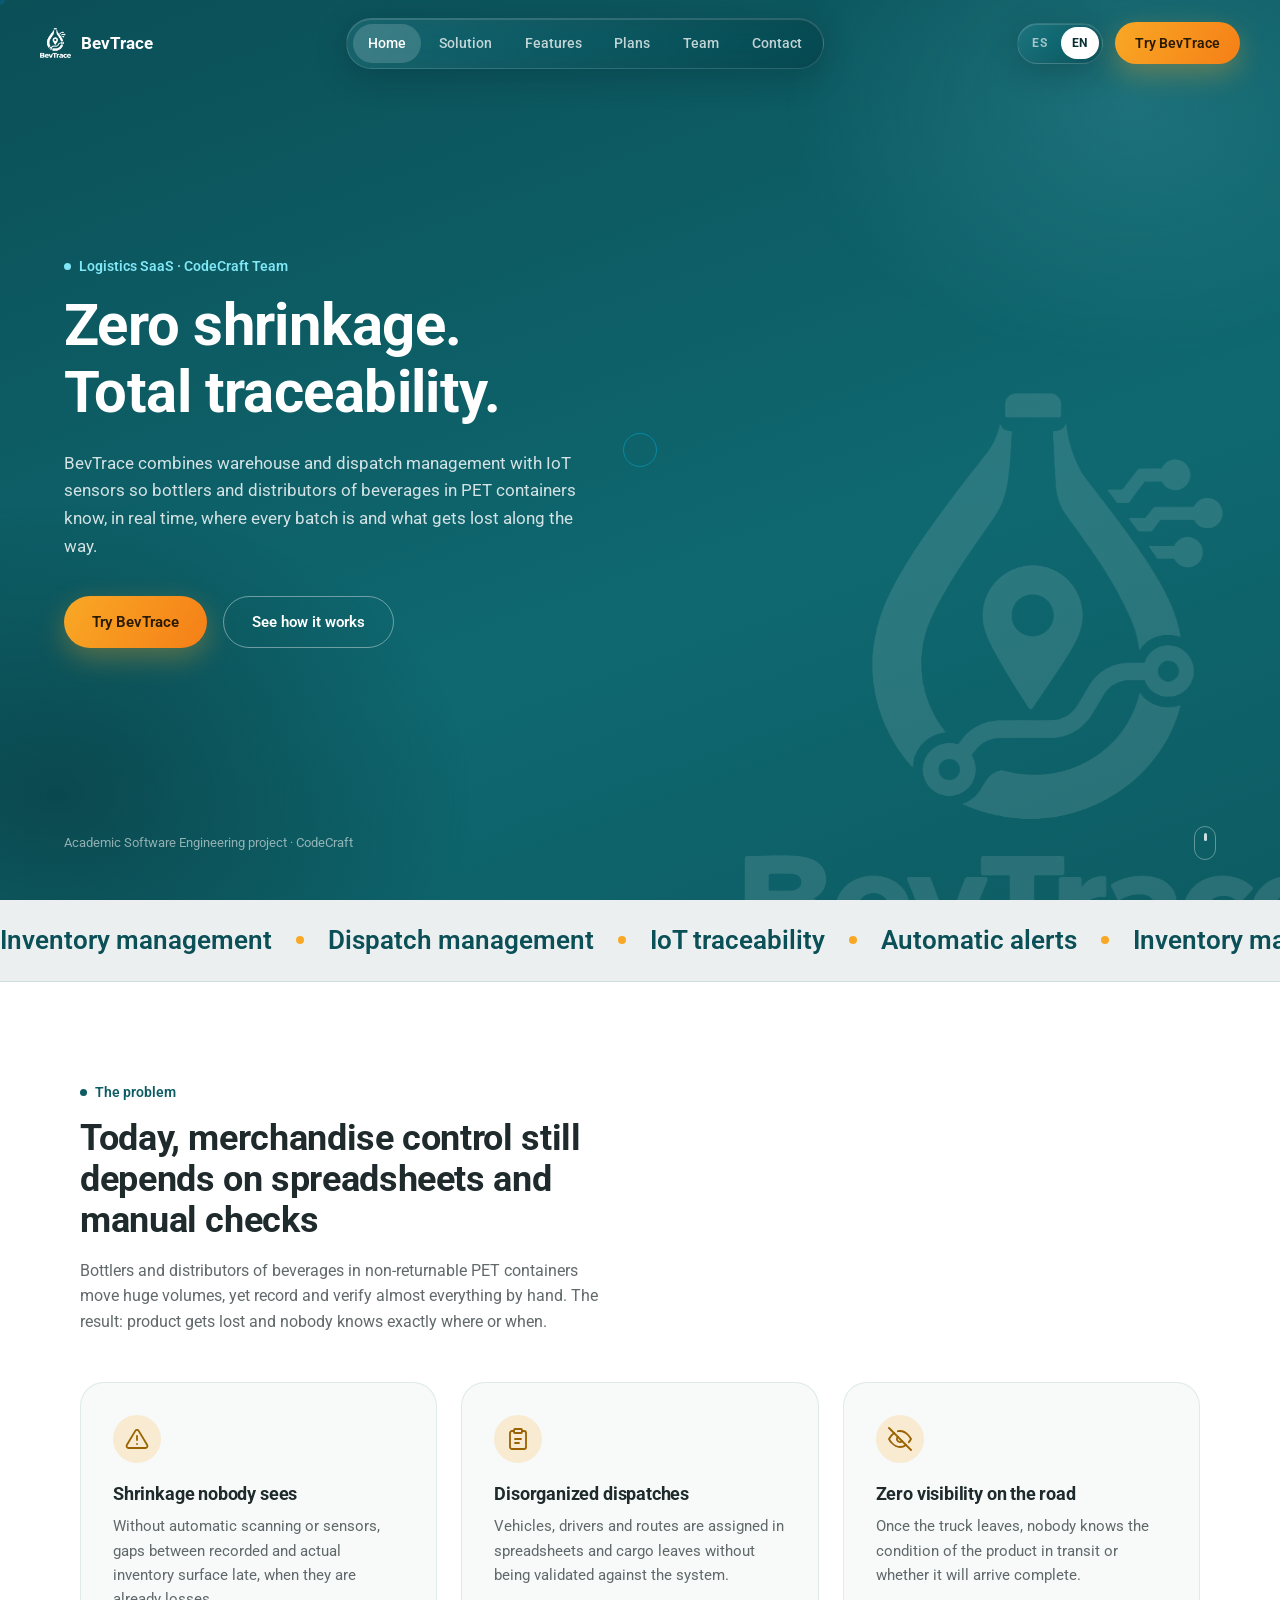
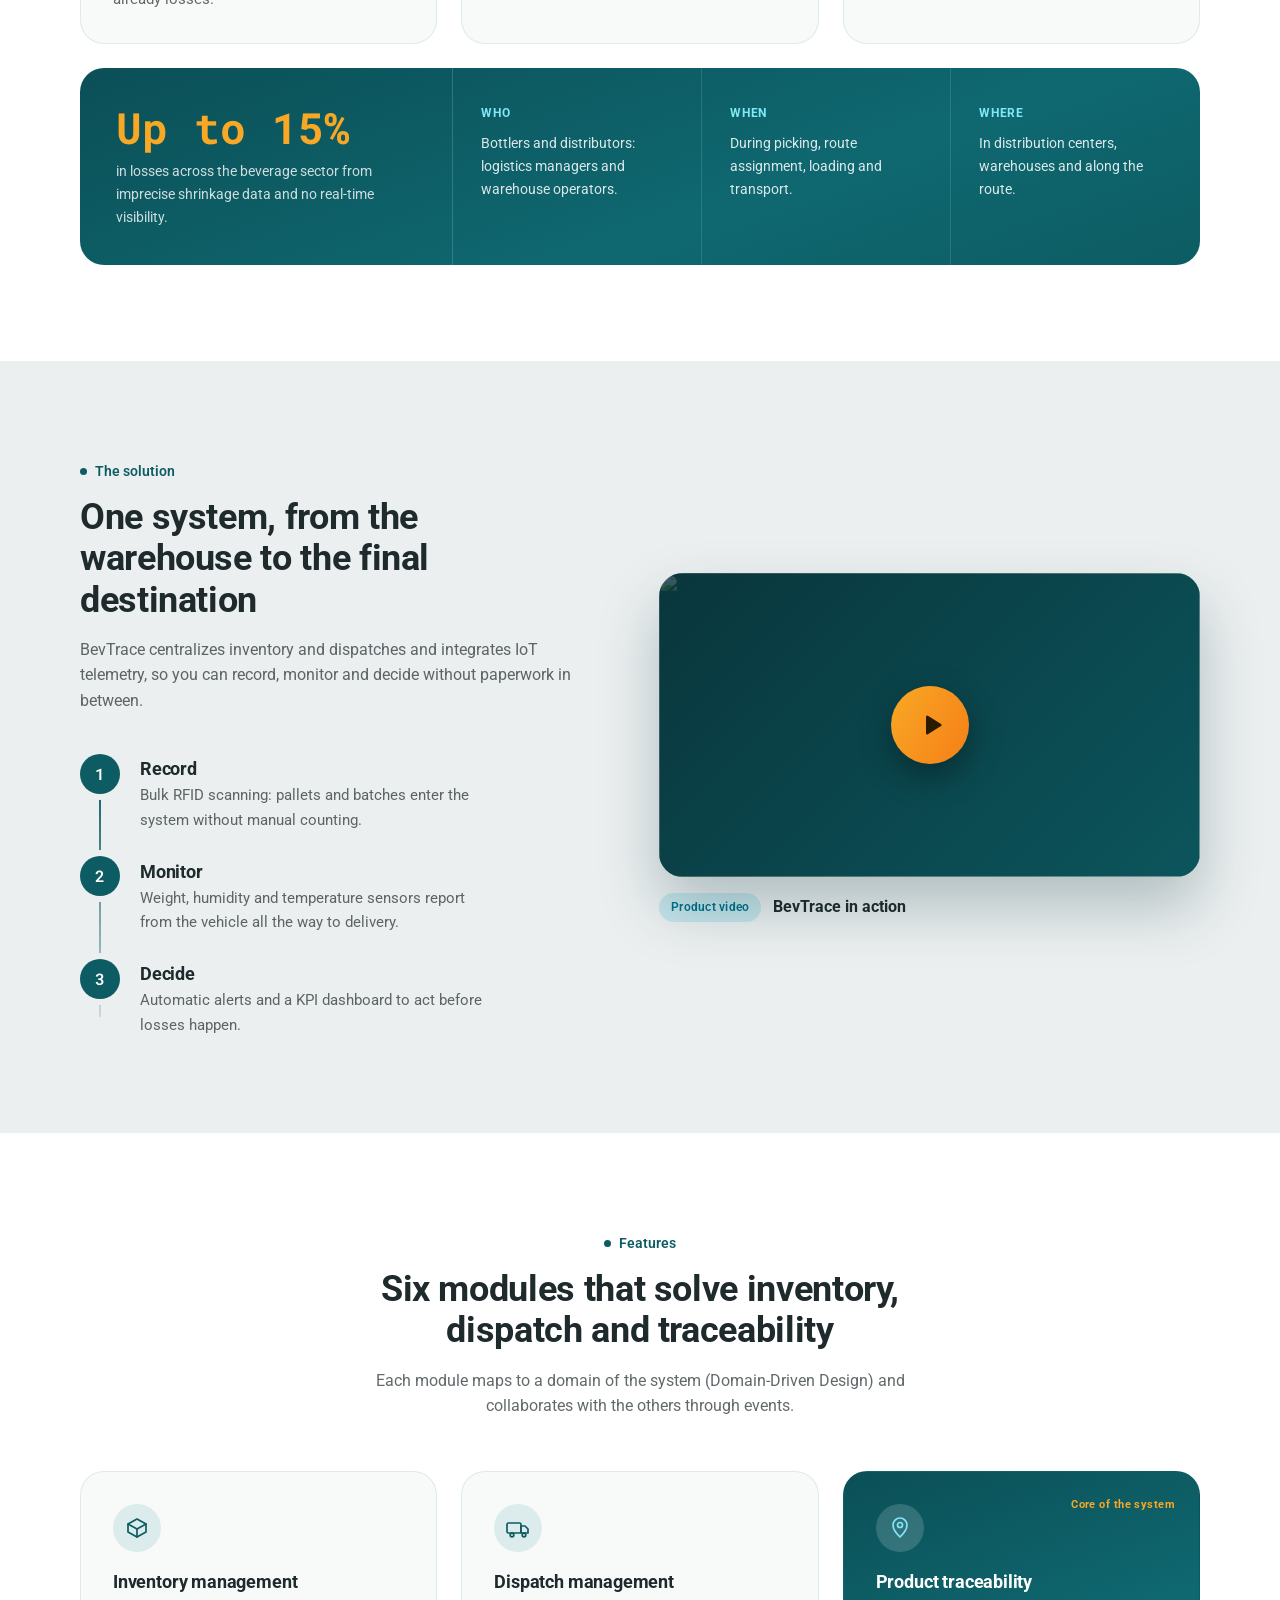
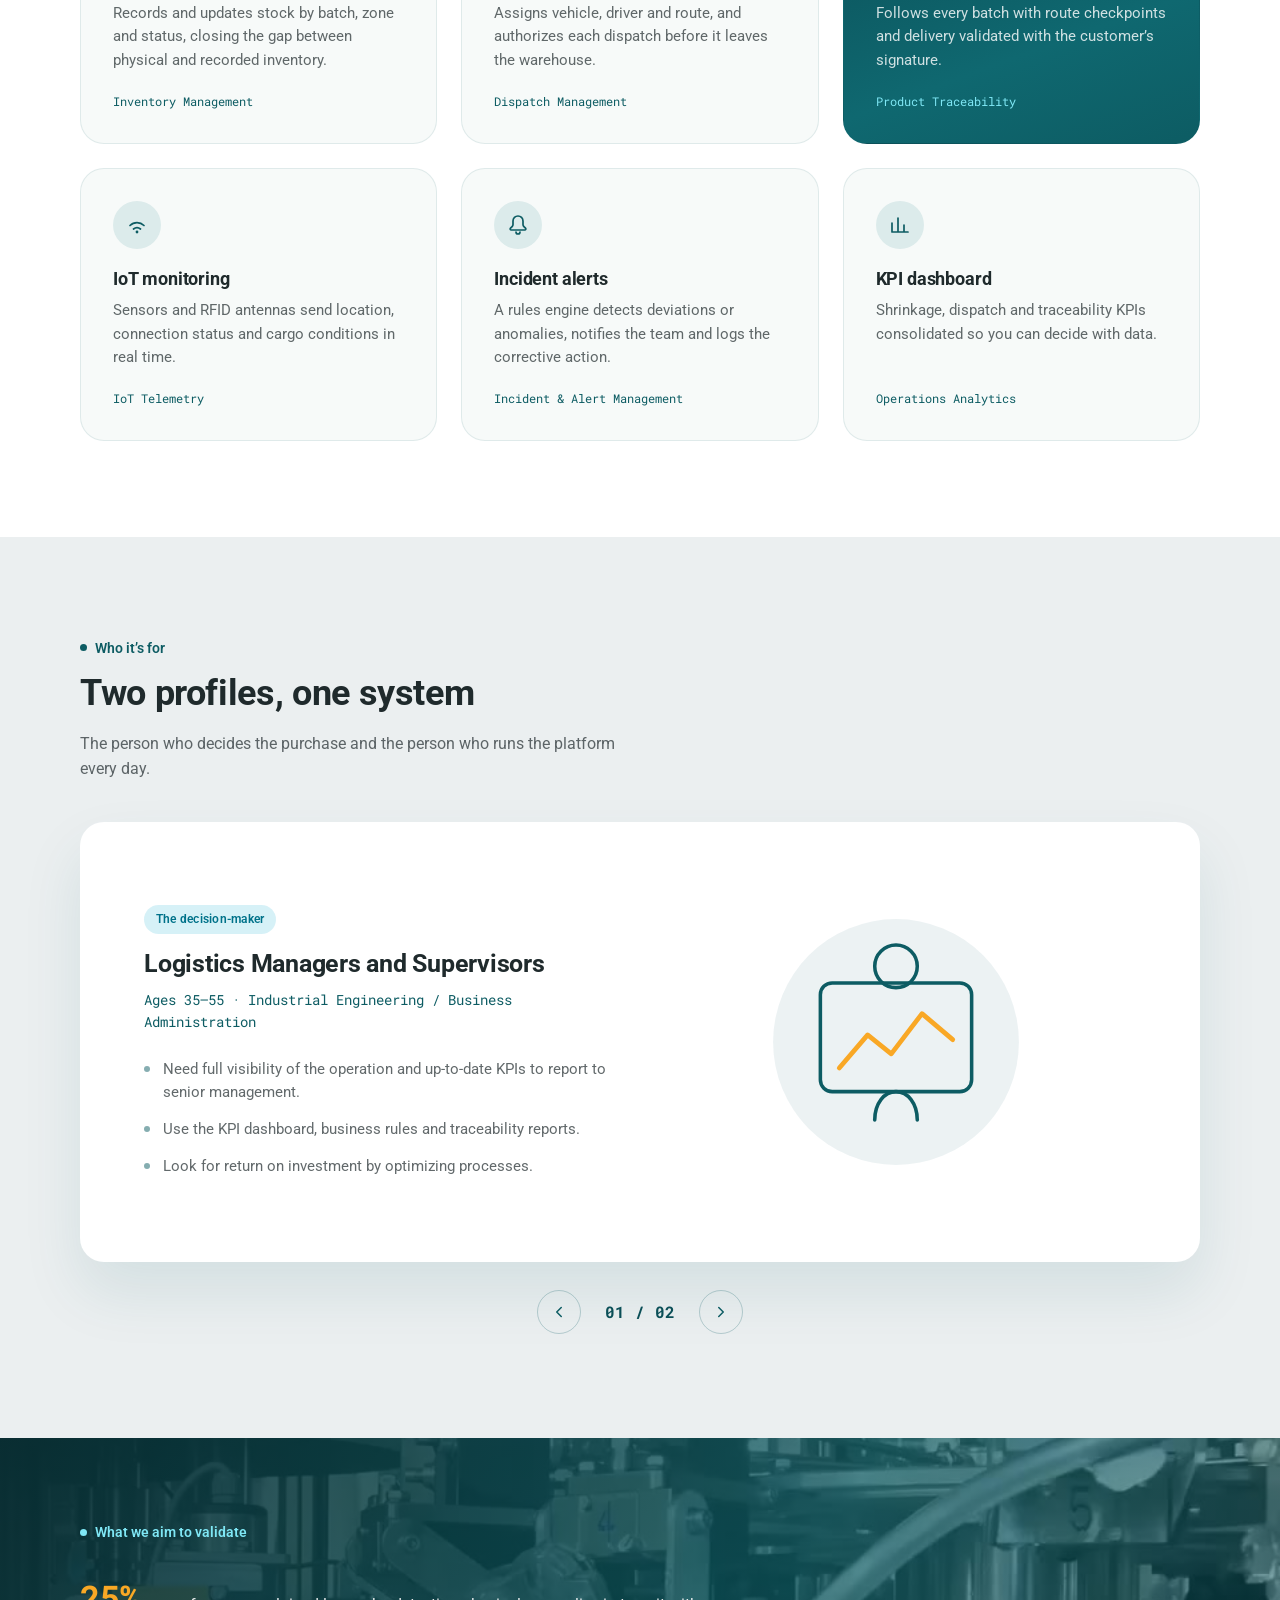
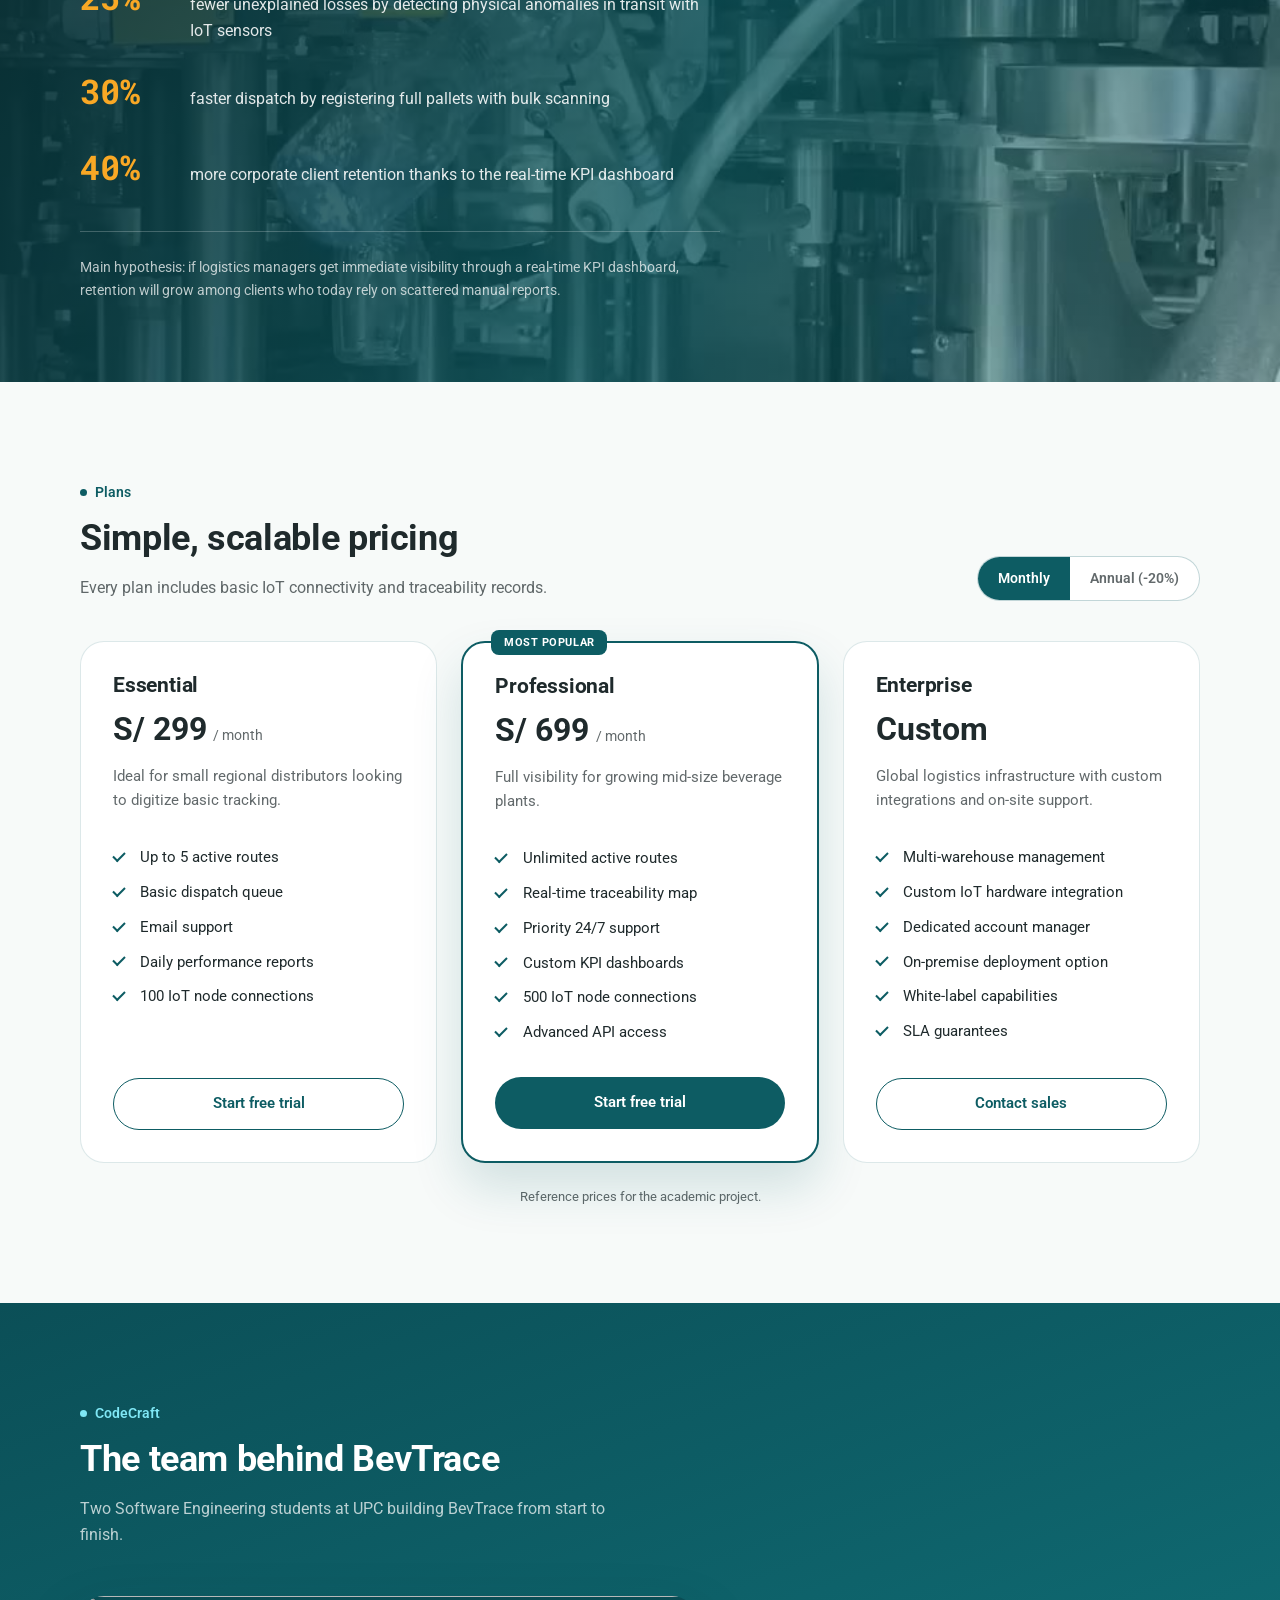
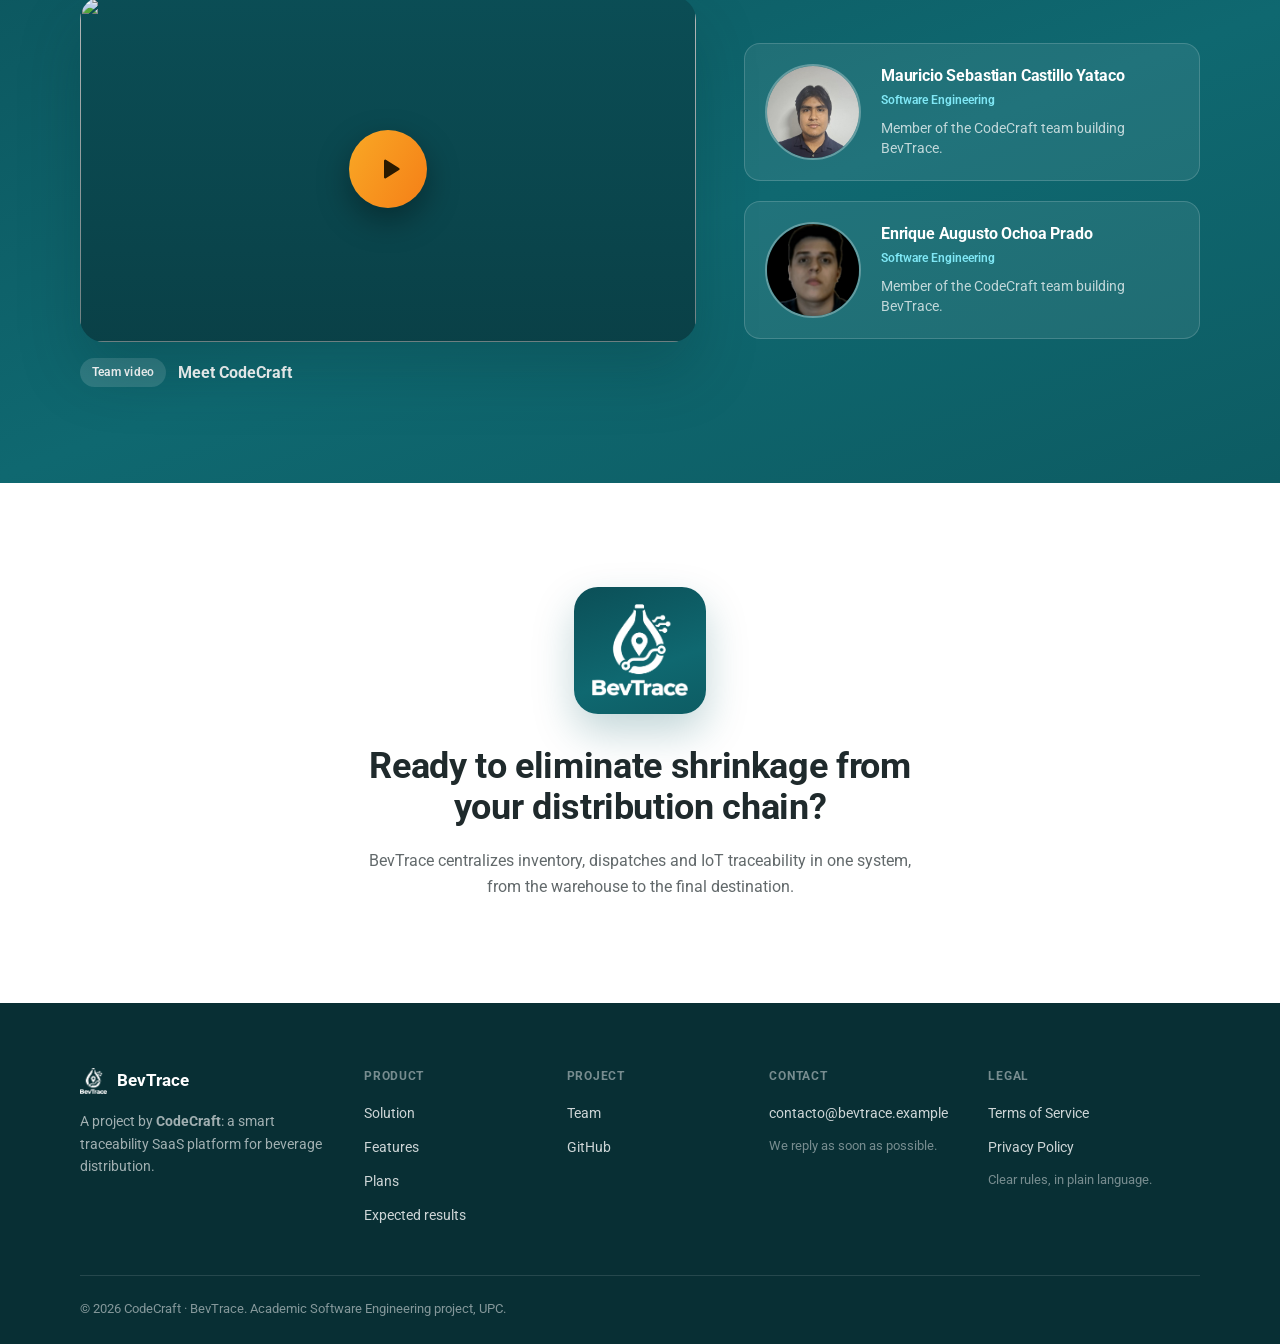
==== commit ed983362: "fix(i18n): use english as the default language" ====
--- a/index.html
+++ b/index.html
@@ -1,5 +1,5 @@
 <!DOCTYPE html>
-<html lang="es">
+<html lang="en">
 <head>
 <meta charset="UTF-8" />
 <meta name="viewport" content="width=device-width, initial-scale=1, viewport-fit=cover" />
@@ -470,10 +470,8 @@
     </div>
 
     <div class="team__layout">
-      <!-- VIDEO 2 · SOBRE EL EQUIPO
-           Para activarlo: pega el link o el ID de YouTube en data-video -->
       <figure class="video-card video-card--dark" data-reveal>
-        <div class="video-slot" data-video-slot data-video="https://www.youtube.com/watch?v=u31qwQUeGuM" data-video-title="CodeCraft">
+        <div class="video-slot" data-video-slot data-video="https://youtu.be/MKmzsqJC4GI" data-video-title="CodeCraft">
           <div class="video-slot__cover video-slot__cover--team" aria-hidden="true">
             <img src="assets/team/mauricio.jpg" alt="" />
             <img src="assets/team/enrique.jpg" alt="" />
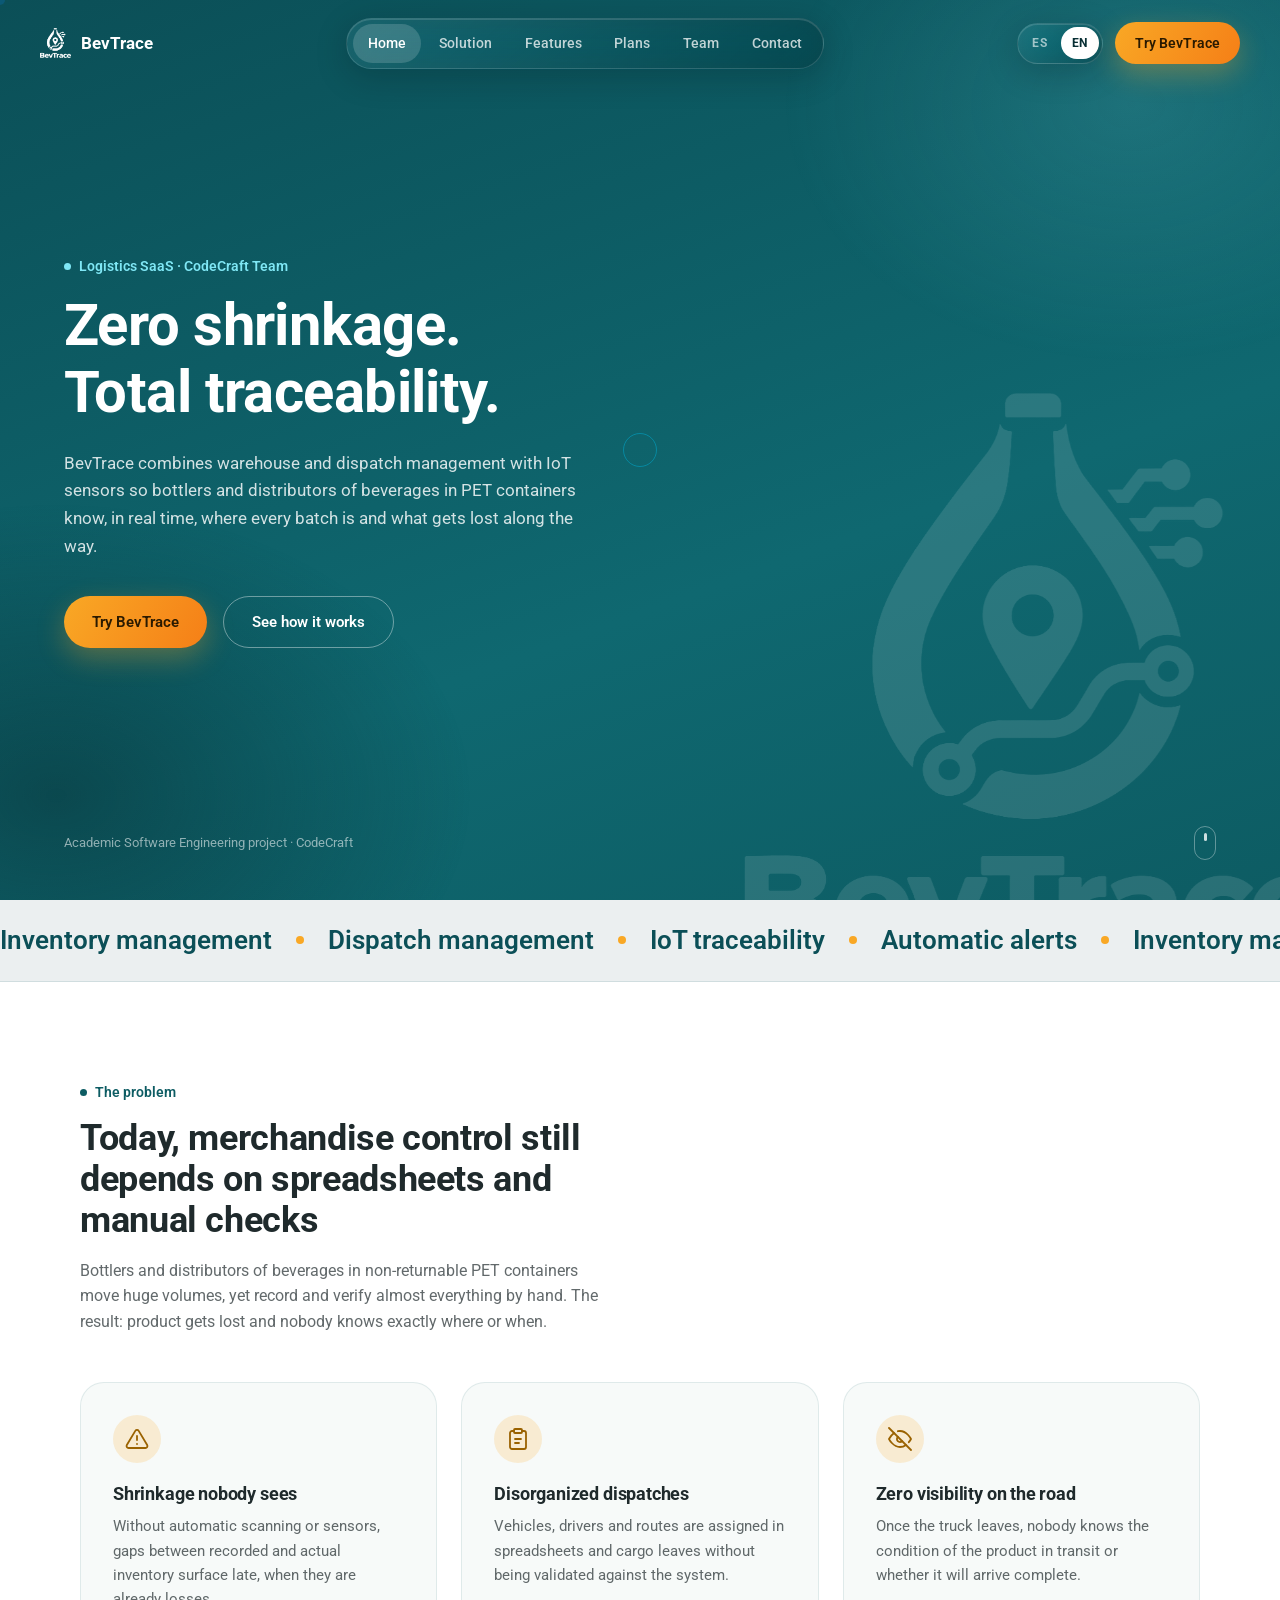
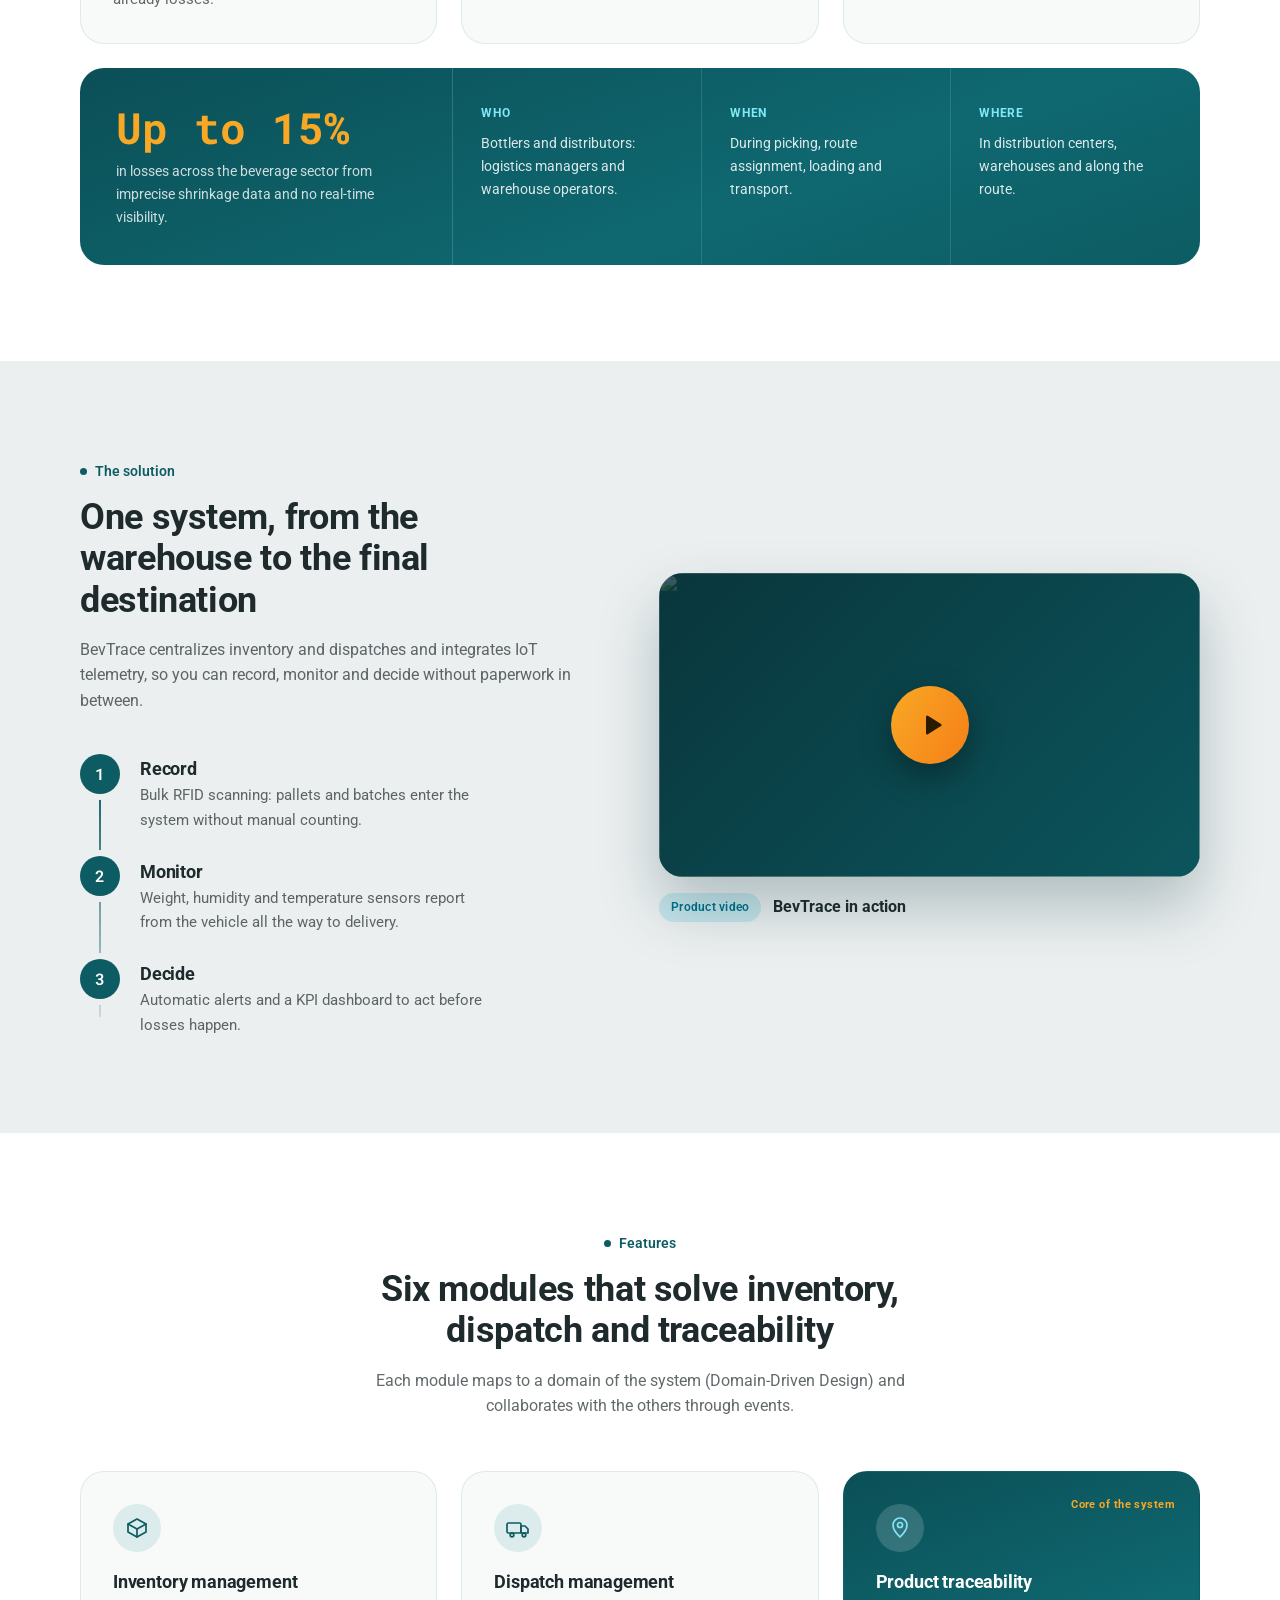
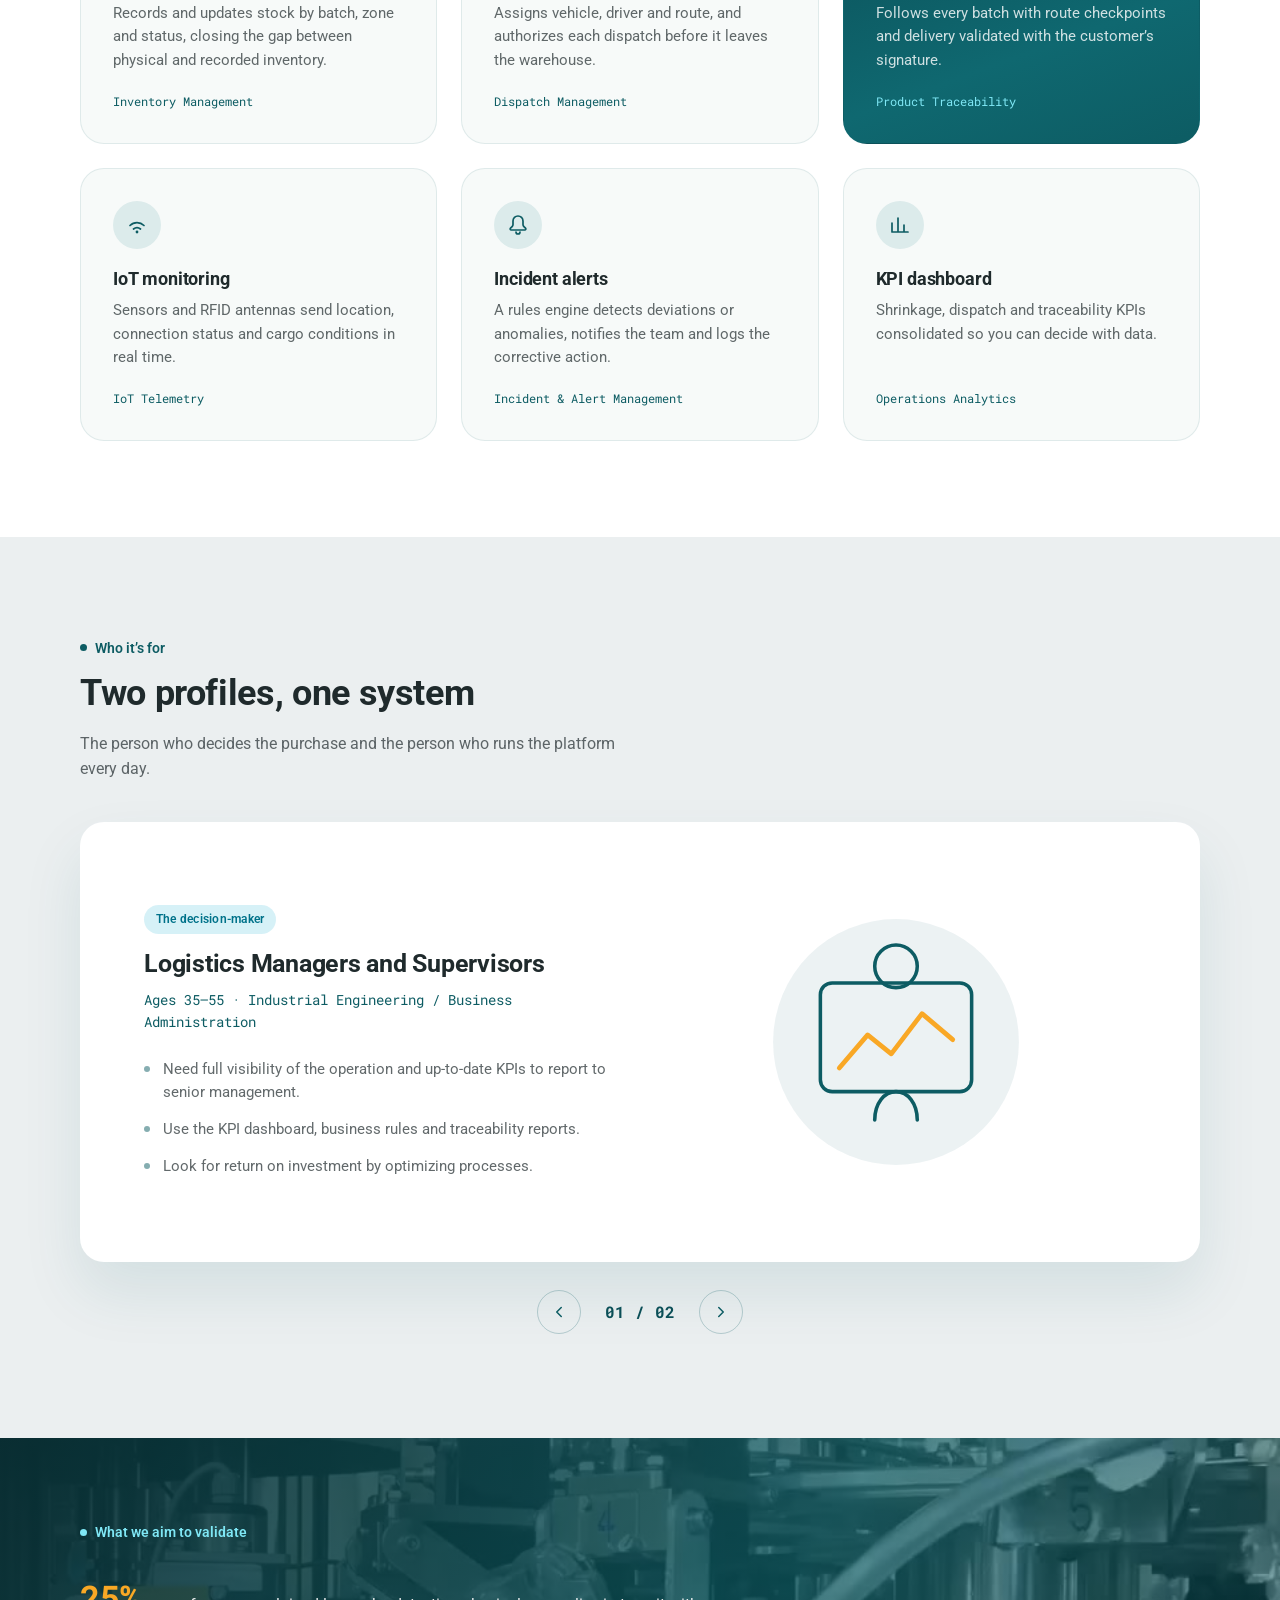
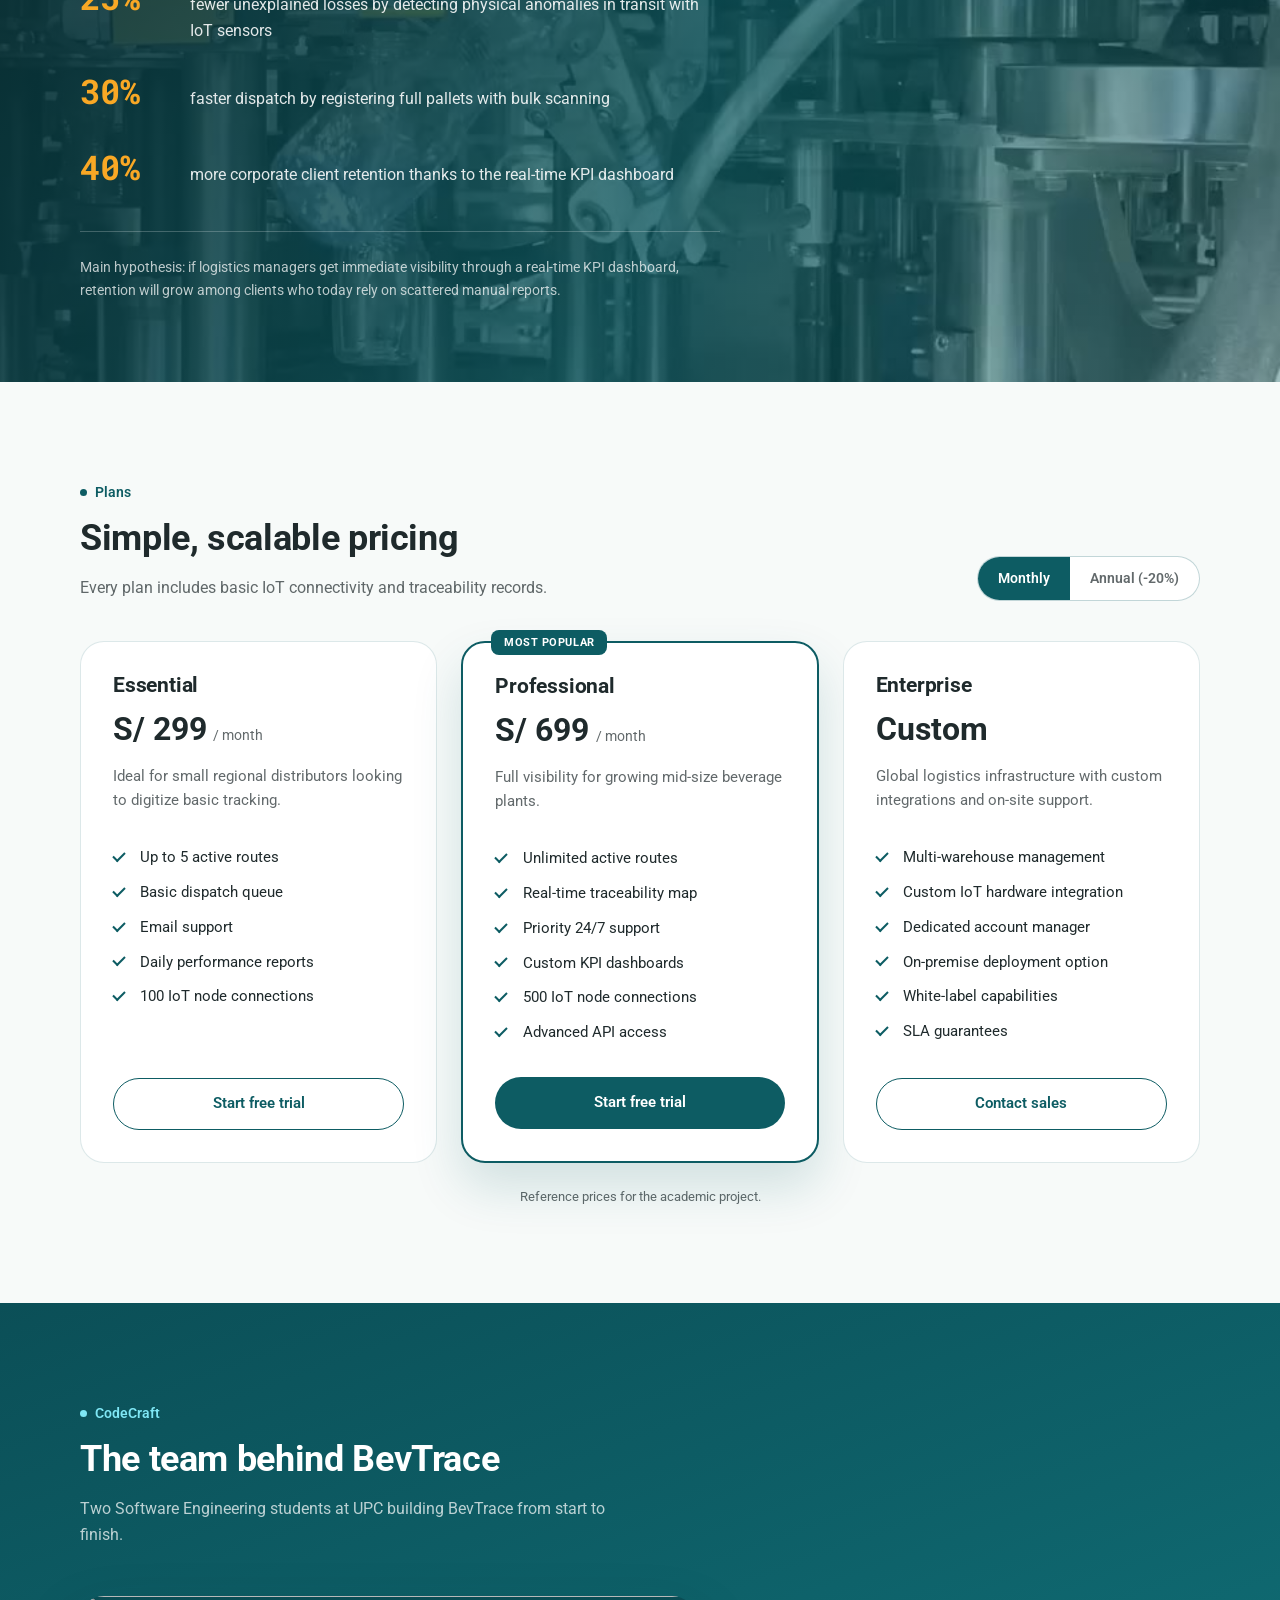
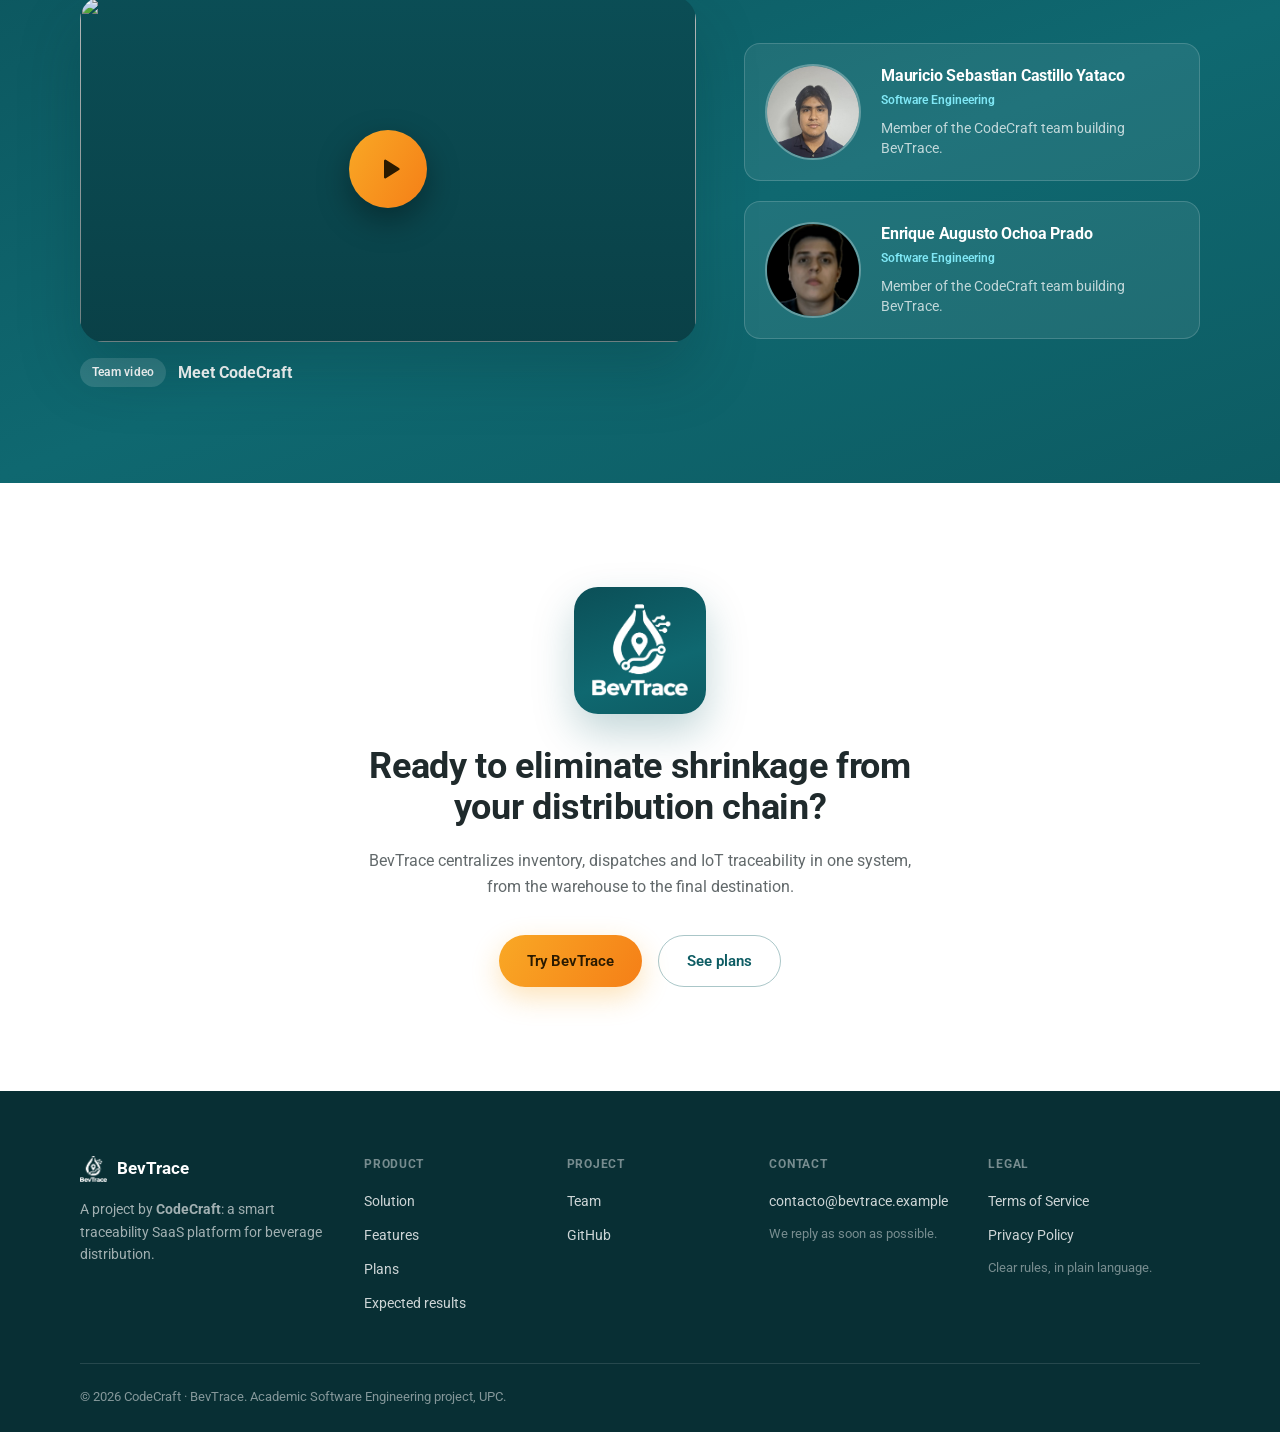
==== commit 5e280ef6: "feat(landing): add final CTA and adaptive transparent mobile menu - Final section (#cierre): add "Pr" ====
--- a/index.html
+++ b/index.html
@@ -49,7 +49,9 @@
       <span></span><span></span>
     </button>
   </div>
-
+</header>
+
+<!-- Menú móvil fuera del header: el backdrop-filter del header (al hacer scroll) recortaba aquí los elementos position:fixed -->
   <div class="drawer-backdrop" data-drawer-backdrop></div>
   <aside class="drawer" data-drawer>
     <button class="drawer__close" type="button" data-drawer-close data-i18n-attr="aria-label:nav.close" aria-label="Cerrar menú">&times;</button>
@@ -67,7 +69,6 @@
     </nav>
     <a href="https://bev-trace-front-end.vercel.app" class="btn btn--primary" data-i18n="cta.primary">Probar BevTrace</a>
   </aside>
-</header>
 
 <!-- ═════════ HERO ═════════ -->
 <section class="hero" id="home">
@@ -517,6 +518,14 @@
     <span class="final-cta__logo" data-reveal><img src="assets/logos/logo-full-white.png" alt="BevTrace" /></span>
     <h2 data-reveal data-i18n="contact.title">¿Listo para eliminar las mermas de tu cadena de distribución?</h2>
     <p data-reveal data-i18n="contact.paragraph">BevTrace centraliza inventarios, despachos y trazabilidad IoT en un solo sistema, desde el almacén hasta el destino final.</p>
+    <div class="cta-group cta-group--center" data-reveal>
+      <span class="magnetic-target" data-magnetic data-magnetic-max="14">
+        <a href="https://bev-trace-front-end.vercel.app" class="btn btn--primary" data-hover data-i18n="cta.primary">Probar BevTrace</a>
+      </span>
+      <span class="magnetic-target" data-magnetic data-magnetic-max="14">
+        <a href="#planes" class="btn btn--ghost-dark" data-hover data-i18n="cta.viewPlans">Ver planes</a>
+      </span>
+    </div>
   </div>
 </section>
 
--- a/css/styles.css
+++ b/css/styles.css
@@ -145,14 +145,26 @@
 .site-header__burger{ display:none; width:42px; height:42px; border-radius:50%; align-items:center; justify-content:center; flex-direction:column; gap:5px; }
 .site-header__burger span{ width:16px; height:1.5px; background:var(--color-white); border-radius:2px; }
 
-.drawer-backdrop{ position:fixed; inset:0; background:rgba(8,47,52,0.55); backdrop-filter:blur(6px); opacity:0; pointer-events:none; transition:opacity var(--transition-normal); z-index:var(--z-drawer); }
+.drawer-backdrop{ position:fixed; inset:0; background:transparent; opacity:0; pointer-events:none; transition:opacity var(--transition-normal); z-index:var(--z-drawer); }
 .drawer-backdrop.is-open{ opacity:1; pointer-events:auto; }
-.drawer{ position:fixed; top:0; right:0; bottom:0; width:min(86vw,360px); background:var(--gradient-dark); z-index:calc(var(--z-drawer) + 1); padding:2rem 1.75rem; transform:translateX(100%); transition:transform var(--transition-normal); display:flex; flex-direction:column; gap:1.5rem; }
+.drawer{ position:fixed; top:0; right:0; bottom:0; width:min(86vw,360px); background:transparent; z-index:calc(var(--z-drawer) + 1); padding:2rem 1.75rem; transform:translateX(100%); transition:transform var(--transition-normal); display:flex; flex-direction:column; gap:1.5rem; }
 .drawer.is-open{ transform:translateX(0); }
 .drawer__close{ align-self:flex-end; width:38px; height:38px; border-radius:50%; border:1px solid rgba(255,255,255,0.2); color:var(--color-white); font-size:1.25rem; }
 .drawer__links{ display:flex; flex-direction:column; gap:1rem; }
 .drawer__links a{ color:var(--color-white); font-size:1.35rem; font-weight:600; }
-.drawer .btn{ margin-top:auto; }
+.drawer .btn{ margin-top:0.5rem; transition:opacity 250ms ease, transform 250ms ease, visibility 250ms; }
+/* Arriba del todo el hero ya muestra "Probar BevTrace": el del menú aparece al bajar */
+.drawer.is-at-top .btn{ opacity:0; visibility:hidden; transform:translateY(8px); pointer-events:none; }
+/* Menú transparente: main.js marca con .is-on-light cada elemento que queda sobre un fondo claro */
+.drawer__close,.drawer__links a,.lang-switch--drawer,.lang-switch--drawer .lang-switch__option{ transition:color 250ms ease, border-color 250ms ease, background 250ms ease, text-shadow 250ms ease; }
+.drawer__links a{ text-shadow:0 0 2px rgba(4,20,25,0.9), 0 0 8px rgba(4,20,25,0.85), 0 0 18px rgba(4,20,25,0.7); }
+.drawer__links a.is-on-light{ color:var(--color-petrol-ink); text-shadow:0 0 2px #FFFFFF, 0 0 8px #FFFFFF, 0 0 18px rgba(255,255,255,0.95); }
+.site-header__burger{ transition:opacity 250ms ease; }
+.site-header__burger[aria-expanded="true"]{ opacity:0; pointer-events:none; }
+.drawer__close.is-on-light{ color:var(--color-petrol-ink); border-color:rgba(8,47,52,0.3); }
+.lang-switch--drawer.is-on-light{ background:rgba(8,47,52,0.06); border-color:rgba(8,47,52,0.2); }
+.lang-switch--drawer.is-on-light .lang-switch__option{ color:rgba(8,47,52,0.6); }
+.lang-switch--drawer.is-on-light .lang-switch__option.is-active{ background:var(--color-petrol); color:var(--color-white); }
 
 /* ───────── Hero ───────── */
 .hero{ position:relative; min-height:100svh; display:flex; flex-direction:column; justify-content:center; padding:8rem var(--space-layout-x) 8rem; background:var(--gradient-dark); overflow:hidden; isolation:isolate; }
